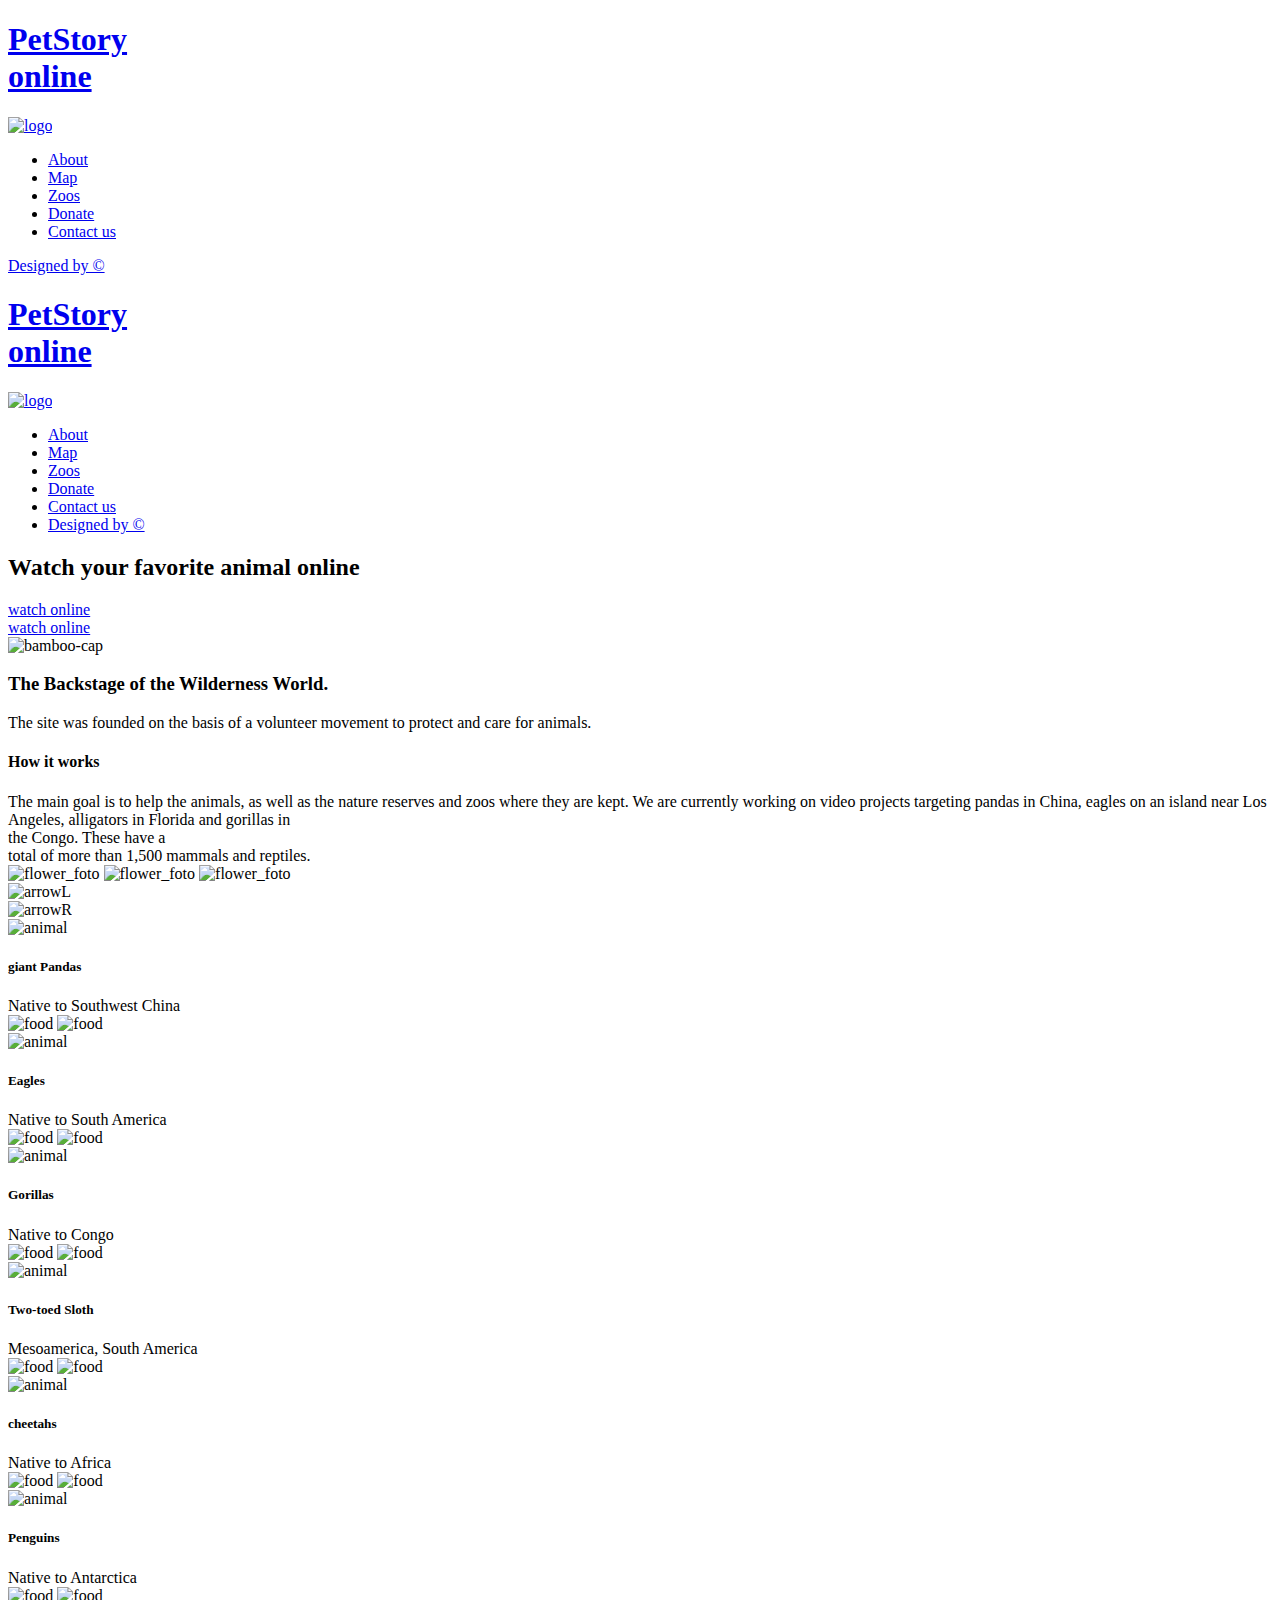
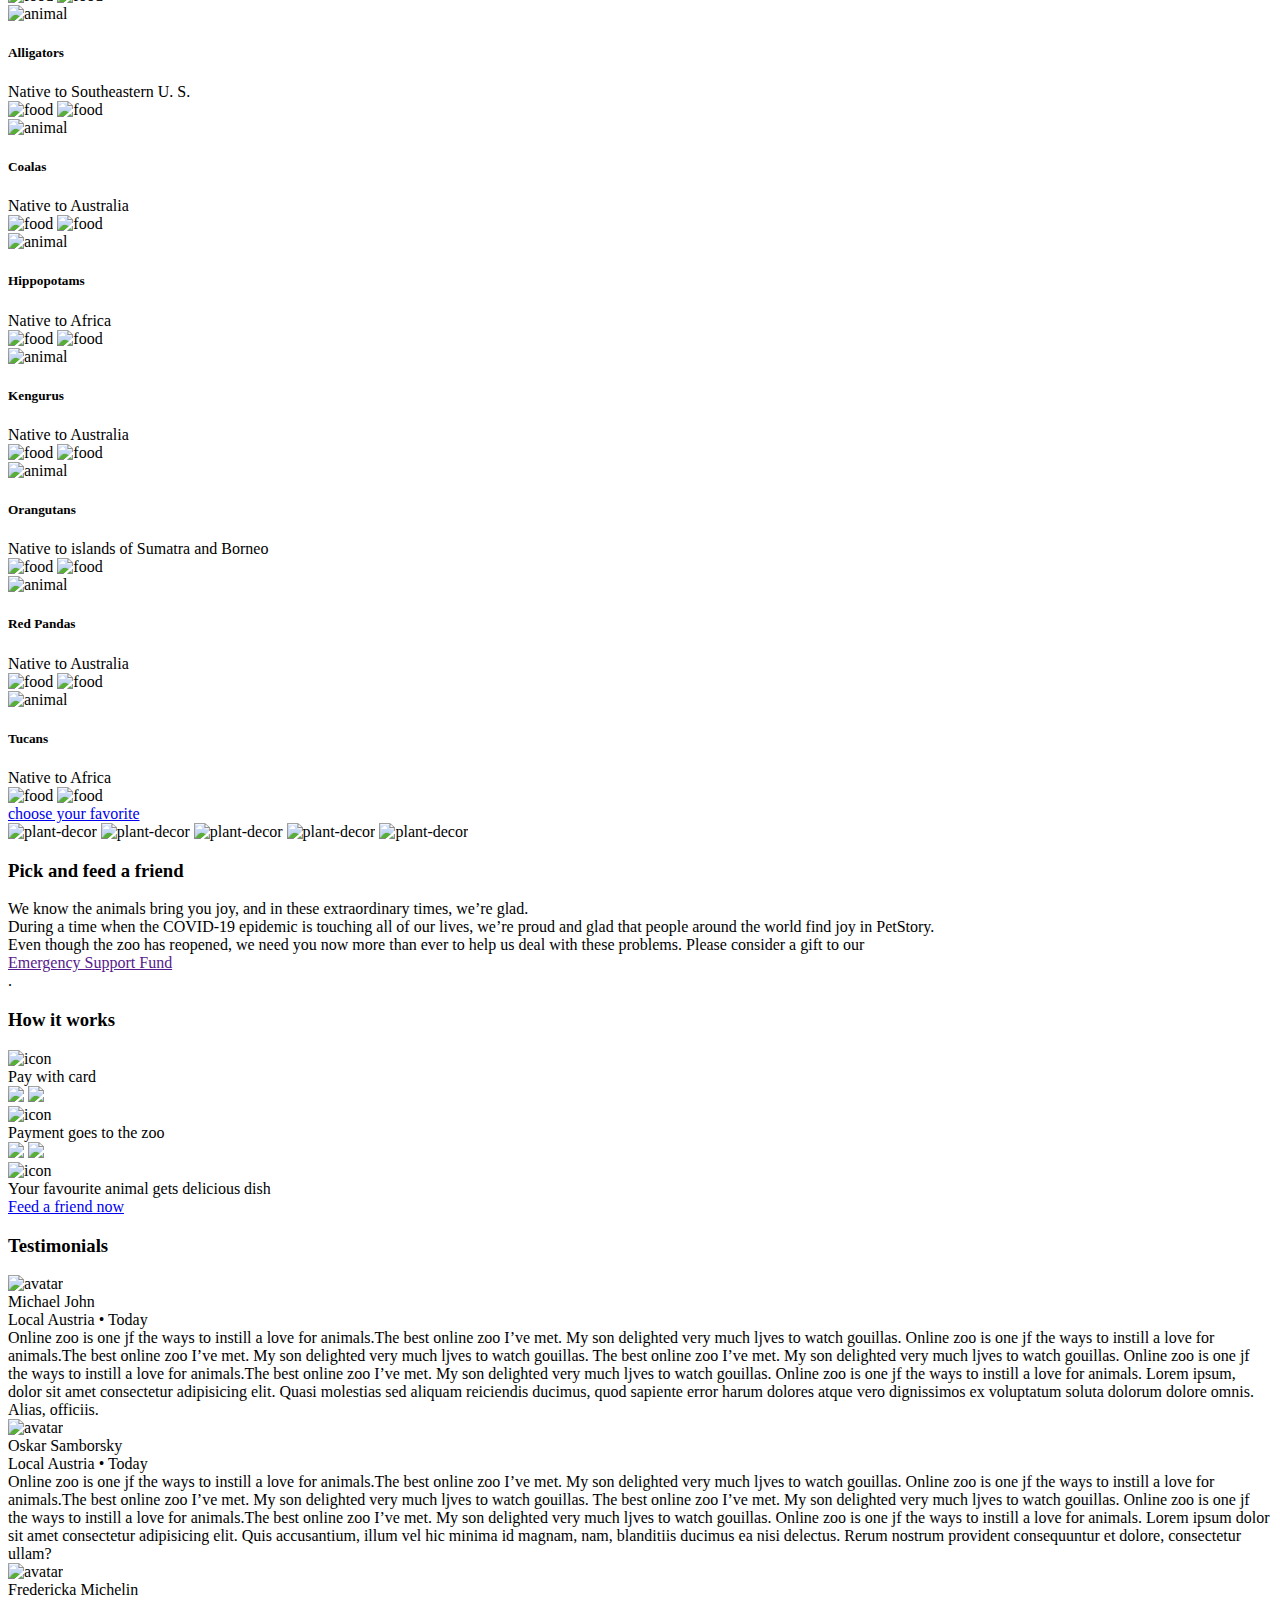
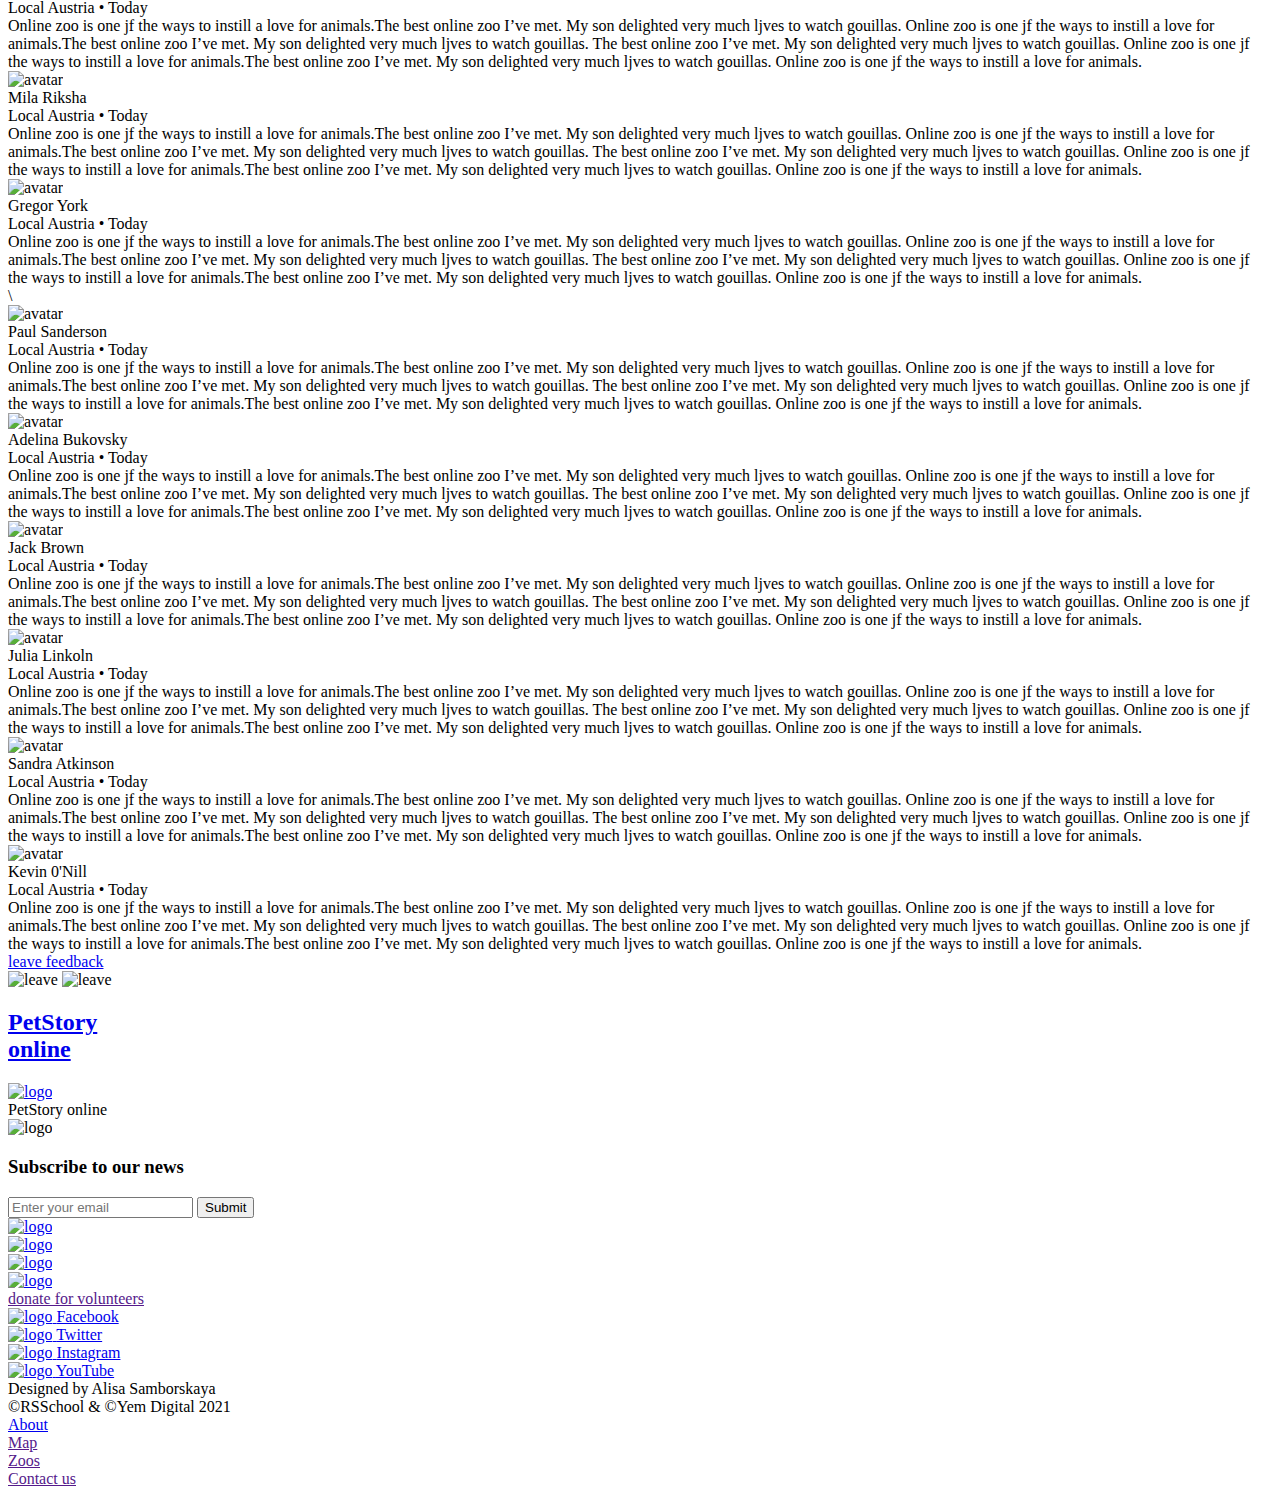
==== index.html @ 2a7521f1 "init:load project" ====
<!DOCTYPE html>
<html lang="en">

<head>
    <meta charset="UTF-8">
    <meta http-equiv="X-UA-Compatible" content="IE=edge">
    <meta name="viewport" content="width=device-width, initial-scale=1.0">
    <link rel="stylesheet" href="../petStory/desktop_petstory/normalize/normalize_1.css">
    <link rel="stylesheet" href="../petStory/desktop_petstory/common/common.css">
    <link rel="stylesheet" href="../petStory/desktop_petstory/header/header.css">
    <link rel="stylesheet" href="../petStory/desktop_petstory/block-1/block-1.css">
    <link rel="stylesheet" href="../petStory/desktop_petstory/block-2/block-2.css">
    <link rel="stylesheet" href="../petStory/desktop_petstory/block-3/block-3.css">
    <link rel="stylesheet" href="../petStory/desktop_petstory/block-4/block-4.css">
    <link rel="stylesheet" href="../petStory/desktop_petstory/slideShow/slideShow.css">
    <link rel="stylesheet" href="../petStory/desktop_petstory/footer/footer.css">
    <link rel="preconnect" href="https://fonts.googleapis.com">
    <link rel="preconnect" href="https://fonts.gstatic.com" crossorigin>
    <link href="https://fonts.googleapis.com/css2?family=Roboto:wght@100;300;400;500;700&display=swap" rel="stylesheet">
    <title>Petstory</title>
</head>

<body class="body">
    <div class="wrapper">
        <header class="header">
            <div class="header__container _container">
                <div class="header__subwrap">
                    <div class="header__logo logo">
                        <a href="index.html" class="logo">
                            <div class="logo_container">
                                <h1 class="logo-text">PetStory <br> online</h1>
                                <img class="logo-image" src="../petStory/desktop_petstory/header/bamboo.svg" alt="logo">
                            </div>
                        </a>
                    </div>
                    <nav class="header__menu menu">
                        <ul class="menu__list">
                            <li class="menu__item">
                                <a href="index.html" class="menu__link-about">About</a>
                            </li>
                            <li class="menu__item">
                                <a href="#" class="menu__link">Map</a>
                            </li>
                            <li class="menu__item">
                                <a href="#" class="menu__link">Zoos</a>
                            </li>
                            <li class="menu__item">
                                <a href="../petStory/donate/index.html" class="menu__link">Donate</a>
                            </li>
                            <li class="menu__item">
                                <a href="#" class="menu__link">Contact us</a>
                            </li>
                        </ul>
                    </nav>
                </div>
                <div class="header__last-item">
                    <a href="https://www.figma.com/file/ypzT9idgAILaSRVRmDAJxn/online-zoo-3-weeks"
                        class="header__link link-last">Designed by ©</a>
                </div>
                <div class="header__burger-menu" onclick="openMenu()">
                    <span></span>
                </div>
            </div>
            <div class="header__shift-menu shift-menu">
                <div class="header__logo-rebuild-burger">
                    <a href="index.html" class="logo">
                        <div class="logo_container-rebuild-burger">
                            <h1 class="logo-text">PetStory <br> online</h1>
                            <img class="logo-image-rebuild-burger" src="../petStory/desktop_petstory/header/bamboo-yellow.svg" alt="logo">
                        </div>
                    </a>
                </div>
                <nav class="shift-menu">
                    <ul class="shift-menu__list">
                        <li class="shift-menu__item">
                            <a href="index.html" class="shift-menu__link">About</a>
                        </li>
                        <li class="shift-menu__item">
                            <a href="#" class="shift-menu__link">Map</a>
                        </li>
                        <li class="shift-menu__item">
                            <a href="#" class="shift-menu__link">Zoos</a>
                        </li>
                        <li class="shift-menu__item">
                            <a href="../donate/index.html" class="shift-menu__link">Donate</a>
                        </li>
                        <li class="shift-menu__item">
                            <a href="#" class="shift-menu__link">Contact us</a>
                        </li>
                        <li class="shift-menu__item">
                            <a href="https://www.figma.com/file/ypzT9idgAILaSRVRmDAJxn/online-zoo-3-weeks"
                                class="shift-menu__link">Designed by ©</a>
                        </li>
                    </ul>
                </nav>
            </div>
        </header>
        <main class="page">
            <!-- -----------------------------------------block-1--------------------------- -->
            <div class="page__watch-online watch-online">
                <div class="shadow" onclick="closeShadow()"></div>
                <div class="watch-online__container _container">
                    <div class="watch-online__body">
                        <div class="watch-online__circle">
                            <h2 class="watch-online__title">
                                Watch your
                                <span class="word-recolor">favorite</span>
                                animal online</h2>
                        </div>
                        <a href="#" class="watch-online__button button">
                            <span class="watch-online__button_text">watch online</span>
                        </a>
                    </div>
                    <a href="#" class="watch-online__button-640 button-640">
                        <span class="watch-online__button_text">watch online</span>
                    </a>
                </div>
            </div>
            <!-- -----------------------------------------block-2-------------------------- -->
            <section class="page__services services ">
                <div class="services__about _container">
                    <div class="services__wrap-box">
                        <img src="../petStory/desktop_petstory/block-2/bamboo-cap.jpg" class="services__bamboo-cap" alt="bamboo-cap">
                        <div class="services__wrap-info">
                            <h3 class="services__title">The Backstage of the Wilderness World.</h3>
                            <article class="services__text-title">
                                The site was founded on the
                                basis of a volunteer movement to protect and care for animals.
                            </article>
                            <h4 class="services__subtiltle">How it works</h4>
                            <article class="services__text-subtitle">
                                The main goal is to help the animals, as well as the nature
                                reserves and zoos where they are kept. We are currently
                                working on video projects targeting pandas in China, eagles
                                on an island near Los Angeles, alligators in Florida and gorillas in <br
                                    class="whiteSpace-0"> the Congo.
                                These have a <br class="whiteSpace-1"> total of more than 1,500 mammals and reptiles.
                            </article>
                        </div>
                    </div>
                    <img src="../petStory/desktop_petstory/block-2/flower_foto1.png" class="services__flowers" alt="flower_foto">
                    <img src="../petStory/desktop_petstory/block-2/adaptivePlantBlock2.png" class="services__flowers-adaptive" alt="flower_foto">
                    <img src="../petStory/desktop_petstory/block-2/adaptivePlant-320.png" class="services__flowers-adaptive-320" alt="flower_foto">
                </div>
                <!-- -----------------------------------------favorite animal ---------------------------------->
                <div class="services__favorite-animal _container">
                    <div class="page__container-arrow">
                        <div class="services__circle-arrow-L">
                            <img src="../petStory/desktop_petstory/block-2/arrowL.svg" alt="arrowL">
                        </div>
                        <div class="services__circle-arrow-R">
                            <img src="../petStory/desktop_petstory/block-2/arrowR.svg" alt="arrowR">
                        </div>
                    </div>
                    <div class="services__container">
                        <div class="services__sets-animal">
                            <div class="services__card-animal">
                                <img src="../petStory/desktop_petstory/block-2/pandas.jpg" class="services__image-animal" alt="animal">
                                <div class="servises__info-animal">
                                    <div class="services__subwrap-info">
                                        <h5 class="services__name-animal">giant Pandas</h5>
                                        <div class="services__locate-animal">Native to Southwest China</div>
                                    </div>
                                    <div class="services__suvwrap-feed">
                                        <img src="../petStory/desktop_petstory/block-2/bamboo.svg" class="services__feed-spec_0" alt="food">
                                        <img src="../petStory/desktop_petstory/block-2/banana.svg" class="services__feed-spec_1" alt="food">
                                    </div>
                                </div>
                            </div>
                        </div>
                        <div class="services__sets-animal">
                            <div class="services__card-animal">
                                <img src="../petStory/desktop_petstory/block-2/eagle.jpg" class="services__image-animal" alt="animal">
                                <div class="servises__info-animal">
                                    <div class="services__subwrap-info">
                                        <h5 class="services__name-animal">Eagles</h5>
                                        <div class="services__locate-animal">Native to South America</div>
                                    </div>
                                    <div class="services__suvwrap-feed_m">
                                        <img src="../petStory/desktop_petstory/block-2/steak_icon.svg" class="services__feed-spec_2" alt="food">
                                        <img src="../petStory/desktop_petstory/block-2/fish_icon.svg" class="services__feed-spec_3" alt="food">
                                    </div>
                                </div>
                            </div>
                        </div>
                        <div class="services__sets-animal">
                            <div class="services__card-animal">
                                <img src="../petStory/desktop_petstory/block-2/gorilla.jpg" class="services__image-animal" alt="animal">
                                <div class="servises__info-animal">
                                    <div class="services__subwrap-info">
                                        <h5 class="services__name-animal">Gorillas</h5>
                                        <div class="services__locate-animal">Native to Congo</div>
                                    </div>
                                    <div class="services__suvwrap-feed">
                                        <img src="../petStory/desktop_petstory/block-2/bamboo.svg" class="services__feed-spec_0" alt="food">
                                        <img src="../petStory/desktop_petstory/block-2/banana.svg" class="services__feed-spec_1" alt="food">
                                    </div>
                                </div>
                            </div>
                        </div>
                        <div class="services__sets-animal">
                            <div class="services__card-animal">
                                <img src="../petStory/desktop_petstory/block-2/sloth.jpg" class="services__image-animal" alt="animal">
                                <div class="servises__info-animal">
                                    <div class="services__subwrap-info">
                                        <h5 class="services__name-animal">Two-toed Sloth</h5>
                                        <div class="services__locate-animal">Mesoamerica, South America</div>
                                    </div>
                                    <div class="services__suvwrap-feed">
                                        <img src="../petStory/desktop_petstory/block-2/bamboo.svg" class="services__feed-spec_0" alt="food">
                                        <img src="../petStory/desktop_petstory/block-2/banana.svg" class="services__feed-spec_1" alt="food">
                                    </div>
                                </div>
                            </div>
                        </div>
                        <div class="services__sets-animal">
                            <div class="services__card-animal">
                                <img src="../petStory/desktop_petstory/block-2/cheetah.jpg" class="services__image-animal" alt="animal">
                                <div class="servises__info-animal">
                                    <div class="services__subwrap-info">
                                        <h5 class="services__name-animal">cheetahs</h5>
                                        <div class="services__locate-animal">Native to Africa</div>
                                    </div>
                                    <div class="services__suvwrap-feed_m">
                                        <img src="../petStory/desktop_petstory/block-2/steak_icon.svg" class="services__feed-spec_2" alt="food">
                                        <img src="../petStory/desktop_petstory/block-2/fish_icon.svg" class="services__feed-spec_3" alt="food">
                                    </div>
                                </div>
                            </div>
                        </div>
                        <div class="services__sets-animal">
                            <div class="services__card-animal">
                                <img src="../petStory/desktop_petstory/block-2/pengium.jpg" class="services__image-animal" alt="animal">
                                <div class="servises__info-animal">
                                    <div class="services__subwrap-info">
                                        <h5 class="services__name-animal">Penguins</h5>
                                        <div class="services__locate-animal">Native to Antarctica</div>
                                    </div>
                                    <div class="services__suvwrap-feed_m">
                                        <img src="../petStory/desktop_petstory/block-2/steak_icon.svg" class="services__feed-spec_2" alt="food">
                                        <img src="../petStory/desktop_petstory/block-2/fish_icon.svg" class="services__feed-spec_3" alt="food">
                                    </div>
                                </div>
                            </div>
                        </div>
                        <div class="services__sets-animal">
                            <div class="services__card-animal">
                                <img src="../petStory/desktop_petstory/block-2/alligator.jpg" class="services__image-animal" alt="animal">
                                <div class="servises__info-animal">
                                    <div class="services__subwrap-info">
                                        <h5 class="services__name-animal">Alligators</h5>
                                        <div class="services__locate-animal">Native to Southeastern U. S.</div>
                                    </div>
                                    <div class="services__suvwrap-feed_m">
                                        <img src="../petStory/desktop_petstory/block-2/steak_icon.svg" class="services__feed-spec_2" alt="food">
                                        <img src="../petStory/desktop_petstory/block-2/fish_icon.svg" class="services__feed-spec_3" alt="food">
                                    </div>
                                </div>
                            </div>
                        </div>
                        <div class="services__sets-animal">
                            <div class="services__card-animal">
                                <img src="../petStory/desktop_petstory/block-2/secondKit/coala.jpg" class="services__image-animal" alt="animal">
                                <div class="servises__info-animal">
                                    <div class="services__subwrap-info">
                                        <h5 class="services__name-animal">Coalas</h5>
                                        <div class="services__locate-animal">Native to Australia</div>
                                    </div>
                                    <div class="services__suvwrap-feed">
                                        <img src="../petStory/desktop_petstory/block-2/bamboo.svg" class="services__feed-spec_0" alt="food">
                                        <img src="../petStory/desktop_petstory/block-2/banana.svg" class="services__feed-spec_1" alt="food">
                                    </div>
                                </div>
                            </div>
                        </div>
                        <div class="services__sets-animal">
                            <div class="services__card-animal">
                                <img src="../petStory/desktop_petstory/block-2/secondKit/hippopotam.jpg" class="services__image-animal" alt="animal">
                                <div class="servises__info-animal">
                                    <div class="services__subwrap-info">
                                        <h5 class="services__name-animal">Hippopotams</h5>
                                        <div class="services__locate-animal">Native to Africa</div>
                                    </div>
                                    <div class="services__suvwrap-feed">
                                        <img src="../petStory/desktop_petstory/block-2/bamboo.svg" class="services__feed-spec_0" alt="food">
                                        <img src="../petStory/desktop_petstory/block-2/banana.svg" class="services__feed-spec_1" alt="food">
                                    </div>
                                </div>
                            </div>
                        </div>
                        <div class="services__sets-animal">
                            <div class="services__card-animal">
                                <img src="../petStory/desktop_petstory/block-2/secondKit/kenguru.jpg" class="services__image-animal" alt="animal">
                                <div class="servises__info-animal">
                                    <div class="services__subwrap-info">
                                        <h5 class="services__name-animal">Kengurus</h5>
                                        <div class="services__locate-animal">Native to Australia</div>
                                    </div>
                                    <div class="services__suvwrap-feed_m">
                                        <img src="../petStory/desktop_petstory/block-2/steak_icon.svg" class="services__feed-spec_2" alt="food">
                                        <img src="../petStory/desktop_petstory/block-2/fish_icon.svg" class="services__feed-spec_3" alt="food">
                                    </div>
                                </div>
                            </div>
                        </div>
                        <div class="services__sets-animal">
                            <div class="services__card-animal">
                                <img src="../petStory/desktop_petstory/block-2/secondKit/orangutan.jpg" class="services__image-animal" alt="animal">
                                <div class="servises__info-animal">
                                    <div class="services__subwrap-info">
                                        <h5 class="services__name-animal">Orangutans</h5>
                                        <div class="services__locate-animal">Native to islands of Sumatra and Borneo
                                        </div>
                                    </div>
                                    <div class="services__suvwrap-feed">
                                        <img src="../petStory/desktop_petstory/block-2/bamboo.svg" class="services__feed-spec_0" alt="food">
                                        <img src="../petStory/desktop_petstory/block-2/banana.svg" class="services__feed-spec_1" alt="food">
                                    </div>
                                </div>
                            </div>
                        </div>
                        <div class="services__sets-animal">
                            <div class="services__card-animal">
                                <img src="../petStory/desktop_petstory/block-2/secondKit/redPanda.jpg" class="services__image-animal" alt="animal">
                                <div class="servises__info-animal">
                                    <div class="services__subwrap-info">
                                        <h5 class="services__name-animal">Red Pandas</h5>
                                        <div class="services__locate-animal">Native to Australia</div>
                                    </div>
                                    <div class="services__suvwrap-feed">
                                        <img src="../petStory/desktop_petstory/block-2/bamboo.svg" class="services__feed-spec_0" alt="food">
                                        <img src="../petStory/desktop_petstory/block-2/banana.svg" class="services__feed-spec_1" alt="food">
                                    </div>
                                </div>
                            </div>
                        </div>
                        <div class="services__sets-animal">
                            <div class="services__card-animal">
                                <img src="../petStory/desktop_petstory/block-2/secondKit/tucan.jpg" class="services__image-animal" alt="animal">
                                <div class="servises__info-animal">
                                    <div class="services__subwrap-info">
                                        <h5 class="services__name-animal">Tucans</h5>
                                        <div class="services__locate-animal">Native to Africa</div>
                                    </div>
                                    <div class="services__suvwrap-feed">
                                        <img src="../petStory/desktop_petstory/block-2/bamboo.svg" class="services__feed-spec_0" alt="food">
                                        <img src="../petStory/desktop_petstory/block-2/banana.svg" class="services__feed-spec_1" alt="food">
                                    </div>
                                </div>
                            </div>
                        </div>
                    </div>
                </div>
                <div class="services__wrap-button">
                    <a href="#" class="services__button button">
                        <span class="services__button-text">choose your favorite</span>
                    </a>
                </div>
                <img src="../petStory/desktop_petstory/block-2/strelitzia-640.png" alt="plant-decor" class="services__plant-decor_R320">
                <img src="../petStory/desktop_petstory/block-2/palm-640.png" alt="plant-decor" class="services__plant-decor_L320">
                <img src="../petStory/desktop_petstory/block-2/palm_foto-1000.png" alt="plant-decor" class="services__plant-decor_L1000">
                <img src="../petStory/desktop_petstory/block-2/palm_foto.png" alt="plant-decor" class="services__plant-decor_L">
                <img src="../petStory/desktop_petstory/block-2/strelitzia 1.png" alt="plant-decor" class="services__plant-decor_R">
            </section>
            <!-- -----------------------------------------block-3-------------------------- -->
            <section class="page__pick-and-feed pick-and-feed">
                <div class="pick-and-feed__container _container">
                    <div class="pick-and-feed__about">
                        <h3 class="pick-and-feed__title">Pick and feed a friend</h3>
                        <div class="pick-and-feed__wrap-text">
                            <div class="pick-and-feed__line-1">
                                We know the animals bring you joy,
                                and in these extraordinary times, we’re glad.
                            </div>
                            <div class="pick-and-feed__line-2">
                                During a time when the COVID-19 epidemic is
                                touching all of our lives, we’re proud and
                                glad that people around the world find joy in PetStory.
                            </div>
                            <div class="pick-and-feed__line-3">
                                Even though the zoo has reopened, we need you now more than
                                ever to help us deal with these problems. Please consider
                                a gift to our
                                <div class="pick-and-feed__wrap-link">
                                    <a href="" class="pick-and-feed__support">Emergency Support Fund</a>
                                    <div class="pick-and-feed__line-decor"></div>
                                </div>
                                <span> .</span>
                            </div>
                        </div>
                        <div class="pick-and-feed__work-scheme">
                            <h3 class="pick-and-feed__subtitle">
                                How it works
                            </h3>
                            <div class="pick-and-feed__icon-scheme">
                                <div class="pick-and-feed__container-icon">
                                    <div class="pick-and-feed__box">
                                        <img src="../petStory/desktop_petstory/block-3/pay.png" alt="icon" class="pick-and-feed__icon">
                                    </div>
                                    <div class="pick-and-feed__describe">Pay with card</div>
                                </div>
                                <img src="../petStory/desktop_petstory/block-3/Vector.svg" class="pick-and-feed__arrow">
                                <img src="../petStory/desktop_petstory/block-3/arrow.png" class="pick-and-feed__green-arrow">
                                <div class="pick-and-feed__container-icon">
                                    <div class="pick-and-feed__box">
                                        <img src="block-3/zoo.png" alt="icon" class="pick-and-feed__icon">
                                    </div>
                                    <div class="pick-and-feed__describe">Payment goes to the zoo</div>
                                </div>
                                <img src="../petStory/desktop_petstory/block-3/Vector.svg" class="pick-and-feed__arrow">
                                <img src="../petStory/desktop_petstory/block-3/arrow.png" class="pick-and-feed__green-arrow">
                                <div class="pick-and-feed__container-icon">
                                    <div class="pick-and-feed__box">
                                        <img src="block-3/monkey.png" alt="icon" class="pick-and-feed__icon">
                                    </div>
                                    <div class="pick-and-feed__describe">Your favourite animal gets delicious dish</div>
                                </div>
                            </div>
                        </div>
                        <a href="#" class="pick-and-feed__button button">
                            <span class="pick-and-feed__button-text">Feed a friend now</span>
                        </a>
                    </div>
                </div>
            </section>
            <!-- -----------------------------------------block-4-------------------------- -->
            <section class="page__testimonials testimonials">
                <div class="testimonials__container _container">
                    <div class="testimonials__about">
                        <h3 class="testimonials__title">Testimonials</h3>
                        <div class="testimonials__wrap-feedback-card" id="surface-swiper">
                            <div class="testimonials__wrap-card">
                                <div class="testimonials__card" id="card">
                                    <div class="testimonials__header">
                                        <img src="../petStory/desktop_petstory/block-4/ava.png" class="testimonials__avatar" alt="avatar">
                                        <div class="testimonials__subwrap-header">
                                            <div class="testimonials__name">Michael John </div>
                                            <div class="testimonials__location">Local Austria • Today</div>
                                        </div>
                                    </div>
                                    <article class="testimonials__text-feedback">
                                        Online zoo is one jf the ways to instill a love for animals.The best online zoo
                                        I’ve met. My son delighted very much ljves to watch gouillas. Online zoo is one
                                        jf the ways to instill a love for animals.The best online zoo I’ve met. My son
                                        delighted very much ljves to watch gouillas.
                                        The best online zoo I’ve met. My son delighted very much ljves to watch
                                        gouillas. Online zoo is one jf the ways to instill a love for animals.The best
                                        online zoo I’ve met. My son delighted very much ljves to watch gouillas. Online
                                        zoo is one jf the ways to instill a love for animals.
                                        Lorem ipsum, dolor sit amet consectetur adipisicing elit. Quasi molestias sed
                                        aliquam reiciendis ducimus, quod sapiente error harum dolores atque vero
                                        dignissimos ex voluptatum soluta dolorum dolore omnis. Alias, officiis.
                                    </article>
                                    <div class="testimonials__cover-line"></div>
                                </div>
                            </div>
                            <div class="testimonials__wrap-card" id="card">
                                <div class="testimonials__card">
                                    <div class="testimonials__header">
                                        <img src="../petStory/desktop_petstory/block-4/ava1.png" class="testimonials__avatar" alt="avatar">
                                        <div class="testimonials__subwrap-header">
                                            <div class="testimonials__name">Oskar Samborsky</div>
                                            <div class="testimonials__location">Local Austria • Today</div>
                                        </div>
                                    </div>
                                    <article class="testimonials__text-feedback">
                                        Online zoo is one jf the ways to instill a love for animals.The best online zoo
                                        I’ve met. My son delighted very much ljves to watch gouillas. Online zoo is one
                                        jf the ways to instill a love for animals.The best online zoo I’ve met. My son
                                        delighted very much ljves to watch gouillas.
                                        The best online zoo I’ve met. My son delighted very much ljves to watch
                                        gouillas. Online zoo is one jf the ways to instill a love for animals.The best
                                        online zoo I’ve met. My son delighted very much ljves to watch gouillas. Online
                                        zoo is one jf the ways to instill a love for animals.
                                        Lorem ipsum dolor sit amet consectetur adipisicing elit. Quis accusantium, illum
                                        vel hic minima id magnam, nam, blanditiis ducimus ea nisi delectus. Rerum
                                        nostrum provident consequuntur et dolore, consectetur ullam?
                                    </article>
                                    <div class="testimonials__cover-line"></div>
                                </div>
                            </div>
                            <div class="testimonials__wrap-card">
                                <div class="testimonials__card">
                                    <div class="testimonials__header">
                                        <img src="../petStory/desktop_petstory/block-4/ava2.png" class="testimonials__avatar" alt="avatar">
                                        <div class="testimonials__subwrap-header">
                                            <div class="testimonials__name">Fredericka Michelin</div>
                                            <div class="testimonials__location">Local Austria • Today</div>
                                        </div>
                                    </div>
                                    <article class="testimonials__text-feedback">
                                        Online zoo is one jf the ways to instill a love for animals.The best online zoo
                                        I’ve met. My son delighted very much ljves to watch gouillas. Online zoo is one
                                        jf the ways to instill a love for animals.The best online zoo I’ve met. My son
                                        delighted very much ljves to watch gouillas.
                                        The best online zoo I’ve met. My son delighted very much ljves to watch
                                        gouillas. Online zoo is one jf the ways to instill a love for animals.The best
                                        online zoo I’ve met. My son delighted very much ljves to watch gouillas. Online
                                        zoo is one jf the ways to instill a love for animals.
                                    </article>
                                    <div class="testimonials__cover-line"></div>
                                </div>
                            </div>
                            <div class="testimonials__wrap-card">
                                <div class="testimonials__card">
                                    <div class="testimonials__header">
                                        <img src="../petStory/desktop_petstory/block-4/ava3.png" class="testimonials__avatar" alt="avatar">
                                        <div class="testimonials__subwrap-header">
                                            <div class="testimonials__name">Mila Riksha</div>
                                            <div class="testimonials__location">Local Austria • Today</div>
                                        </div>
                                    </div>
                                    <article class="testimonials__text-feedback">
                                        Online zoo is one jf the ways to instill a love for animals.The best online zoo
                                        I’ve met. My son delighted very much ljves to watch gouillas. Online zoo is one
                                        jf the ways to instill a love for animals.The best online zoo I’ve met. My son
                                        delighted very much ljves to watch gouillas.
                                        The best online zoo I’ve met. My son delighted very much ljves to watch
                                        gouillas. Online zoo is one jf the ways to instill a love for animals.The best
                                        online zoo I’ve met. My son delighted very much ljves to watch gouillas. Online
                                        zoo is one jf the ways to instill a love for animals.
                                    </article>
                                    <div class="testimonials__cover-line"></div>
                                </div>
                            </div>
                            <div class="testimonials__wrap-card">

                                <div class="testimonials__card">
                                    <div class="testimonials__header">
                                        <img src="../petStory/desktop_petstory/block-4/ava4.svg" class="testimonials__avatar" alt="avatar">
                                        <div class="testimonials__subwrap-header">
                                            <div class="testimonials__name">Gregor York</div>
                                            <div class="testimonials__location">Local Austria • Today</div>
                                        </div>
                                    </div>
                                    <article class="testimonials__text-feedback">
                                        Online zoo is one jf the ways to instill a love for animals.The best online zoo
                                        I’ve met. My son delighted very much ljves to watch gouillas. Online zoo is one
                                        jf the ways to instill a love for animals.The best online zoo I’ve met. My son
                                        delighted very much ljves to watch gouillas.
                                        The best online zoo I’ve met. My son delighted very much ljves to watch
                                        gouillas. Online zoo is one jf the ways to instill a love for animals.The best
                                        online zoo I’ve met. My son delighted very much ljves to watch gouillas. Online
                                        zoo is one jf the ways to instill a love for animals.
                                    </article>\
                                    <div class="testimonials__cover-line"></div>
                                </div>
                            </div>
                            <div class="testimonials__wrap-card">
                                <div class="testimonials__card">
                                    <div class="testimonials__header">
                                        <img src="../petStory/desktop_petstory/block-4/ava.png" class="testimonials__avatar" alt="avatar">
                                        <div class="testimonials__subwrap-header">
                                            <div class="testimonials__name">Paul Sanderson</div>
                                            <div class="testimonials__location">Local Austria • Today</div>
                                        </div>
                                    </div>
                                    <article class="testimonials__text-feedback">
                                        Online zoo is one jf the ways to instill a love for animals.The best online zoo
                                        I’ve met. My son delighted very much ljves to watch gouillas. Online zoo is one
                                        jf the ways to instill a love for animals.The best online zoo I’ve met. My son
                                        delighted very much ljves to watch gouillas.
                                        The best online zoo I’ve met. My son delighted very much ljves to watch
                                        gouillas. Online zoo is one jf the ways to instill a love for animals.The best
                                        online zoo I’ve met. My son delighted very much ljves to watch gouillas. Online
                                        zoo is one jf the ways to instill a love for animals.
                                    </article>
                                    <div class="testimonials__cover-line"></div>
                                </div>
                            </div>
                            <div class="testimonials__wrap-card">
                                <div class="testimonials__card">
                                    <div class="testimonials__header">
                                        <img src="../petStory/desktop_petstory/block-4/ava.png" class="testimonials__avatar" alt="avatar">
                                        <div class="testimonials__subwrap-header">
                                            <div class="testimonials__name">Adelina Bukovsky</div>
                                            <div class="testimonials__location">Local Austria • Today</div>
                                        </div>
                                    </div>
                                    <article class="testimonials__text-feedback">
                                        Online zoo is one jf the ways to instill a love for animals.The best online zoo
                                        I’ve met. My son delighted very much ljves to watch gouillas. Online zoo is one
                                        jf the ways to instill a love for animals.The best online zoo I’ve met. My son
                                        delighted very much ljves to watch gouillas.
                                        The best online zoo I’ve met. My son delighted very much ljves to watch
                                        gouillas. Online zoo is one jf the ways to instill a love for animals.The best
                                        online zoo I’ve met. My son delighted very much ljves to watch gouillas. Online
                                        zoo is one jf the ways to instill a love for animals.
                                    </article>
                                    <div class="testimonials__cover-line"></div>
                                </div>
                            </div>
                            <div class="testimonials__wrap-card">

                                <div class="testimonials__card">
                                    <div class="testimonials__header">
                                        <img src="../petStory/desktop_petstory/block-4/ava.png" class="testimonials__avatar" alt="avatar">
                                        <div class="testimonials__subwrap-header">
                                            <div class="testimonials__name">Jack Brown</div>
                                            <div class="testimonials__location">Local Austria • Today</div>
                                        </div>
                                    </div>
                                    <article class="testimonials__text-feedback">
                                        Online zoo is one jf the ways to instill a love for animals.The best online zoo
                                        I’ve met. My son delighted very much ljves to watch gouillas. Online zoo is one
                                        jf the ways to instill a love for animals.The best online zoo I’ve met. My son
                                        delighted very much ljves to watch gouillas.
                                        The best online zoo I’ve met. My son delighted very much ljves to watch
                                        gouillas. Online zoo is one jf the ways to instill a love for animals.The best
                                        online zoo I’ve met. My son delighted very much ljves to watch gouillas. Online
                                        zoo is one jf the ways to instill a love for animals.
                                    </article>
                                    <div class="testimonials__cover-line"></div>
                                </div>
                            </div>
                            <div class="testimonials__wrap-card">
                                <div class="testimonials__card">
                                    <div class="testimonials__header">
                                        <img src="../petStory/desktop_petstory/block-4/ava.png" class="testimonials__avatar" alt="avatar">
                                        <div class="testimonials__subwrap-header">
                                            <div class="testimonials__name">Julia Linkoln</div>
                                            <div class="testimonials__location">Local Austria • Today</div>
                                        </div>
                                    </div>
                                    <article class="testimonials__text-feedback">
                                        Online zoo is one jf the ways to instill a love for animals.The best online zoo
                                        I’ve met. My son delighted very much ljves to watch gouillas. Online zoo is one
                                        jf the ways to instill a love for animals.The best online zoo I’ve met. My son
                                        delighted very much ljves to watch gouillas.
                                        The best online zoo I’ve met. My son delighted very much ljves to watch
                                        gouillas. Online zoo is one jf the ways to instill a love for animals.The best
                                        online zoo I’ve met. My son delighted very much ljves to watch gouillas. Online
                                        zoo is one jf the ways to instill a love for animals.
                                    </article>
                                    <div class="testimonials__cover-line"></div>
                                </div>
                            </div>
                            <div class="testimonials__wrap-card">
                                <div class="testimonials__card">
                                    <div class="testimonials__header">
                                        <img src="../petStory/desktop_petstory/block-4/ava.png" class="testimonials__avatar" alt="avatar">
                                        <div class="testimonials__subwrap-header">
                                            <div class="testimonials__name">Sandra Atkinson</div>
                                            <div class="testimonials__location">Local Austria • Today</div>
                                        </div>
                                    </div>
                                    <article class="testimonials__text-feedback">
                                        Online zoo is one jf the ways to instill a love for animals.The best online zoo
                                        I’ve met. My son delighted very much ljves to watch gouillas. Online zoo is one
                                        jf the ways to instill a love for animals.The best online zoo I’ve met. My son
                                        delighted very much ljves to watch gouillas.
                                        The best online zoo I’ve met. My son delighted very much ljves to watch
                                        gouillas. Online zoo is one jf the ways to instill a love for animals.The best
                                        online zoo I’ve met. My son delighted very much ljves to watch gouillas. Online
                                        zoo is one jf the ways to instill a love for animals.
                                    </article>
                                    <div class="testimonials__cover-line"></div>
                                </div>
                            </div>
                            <div class="testimonials__wrap-card">
                                <div class="testimonials__card">
                                    <div class="testimonials__header">
                                        <img src="../petStory/desktop_petstory/block-4/ava.png" class="testimonials__avatar" alt="avatar">
                                        <div class="testimonials__subwrap-header">
                                            <div class="testimonials__name">Kevin 0'Nill</div>
                                            <div class="testimonials__location">Local Austria • Today</div>
                                        </div>
                                    </div>
                                    <article class="testimonials__text-feedback">
                                        Online zoo is one jf the ways to instill a love for animals.The best online zoo
                                        I’ve met. My son delighted very much ljves to watch gouillas. Online zoo is one
                                        jf the ways to instill a love for animals.The best online zoo I’ve met. My son
                                        delighted very much ljves to watch gouillas.
                                        The best online zoo I’ve met. My son delighted very much ljves to watch
                                        gouillas. Online zoo is one jf the ways to instill a love for animals.The best
                                        online zoo I’ve met. My son delighted very much ljves to watch gouillas. Online
                                        zoo is one jf the ways to instill a love for animals.
                                    </article>
                                    <div class="testimonials__cover-line"></div>
                                </div>
                            </div>
                        </div>
                        <div class="testimonials__wrap-line">
                            <div class="testimonials__line-decor">
                                <div class="testimonials__line-marker"></div>
                            </div>
                        </div>
                        <div class="testimonials__wrap-button">
                            <a href="#" class="testimonials__button button">
                                <span class="testimonials__button-text">leave feedback</span>
                            </a>
                        </div>
                    </div>
                </div>
                <img src="../petStory/desktop_petstory/block-4/leav_foto.png" class="testimonials__decor-leave" alt="leave">
                <img src="../petStory/desktop_petstory/block-4/leav_foto_320.svg" class="testimonials__decor-leave_320" alt="leave">
            </section>

        </main>
        <!-- -----------------------------------------footer-------------------------- -->
        <footer id="footer">
            <form class="footer__container _container" action="#">
                <div class="footer__wrap-inf">
                    <div class="footer__first-block">
                        <div class="footer__logo logo logo__hide">
                            <a href="index.html" class="logo">
                                <div class="logo_container fix-border">
                                    <h2 class="logo-text">PetStory <br> online</h2>
                                    <img class="logo_image-footer" src="../petStory/desktop_petstory/header/bamboo.svg" alt="logo">
                                </div>
                            </a>
                        </div>
                        <div class="footer__wrap-logo-320">
                            <div class="footer__logo_320">PetStory online</div>
                            <img class="logo__image-footer_320" src="../petStory/desktop_petstory/header/bamboo.svg" alt="logo">
                        </div>
                        <div class="footer__wrap-piece-subscribe">
                            <h3 class="footer__subscribe-title">Subscribe to our news</h3>
                            <div class="footer__wrap-submit">
                                <input id="footer__input" type="email" placeholder="Enter your email">
                                <button id="footer__button-submit" form="footer__input">
                                    <span id="footer__text-button">Submit</span>
                                </button>
                            </div>
                        </div>
                    </div>
                    <div class="footer__insert-block">
                        <div class="footer__insert-social-net">
                            <a href="https://www.facebook.com" class="footer__insert-logo-container">
                                <img src="../petStory/desktop_petstory/footer/Fill 211.svg" alt="logo" class="footer__insert-logo-icon">
                            </a>
                        </div>
                        <div class="footer__insert-social-net">
                            <a href="https://twitter.com" class="footer__insert-logo-container">
                                <img src="../petStory/desktop_petstory/footer/Fill 172.svg" alt="logo" class="footer__insert-logo-icon">
                            </a>
                        </div>
                        <div class="footer__insert-social-net">
                            <a href="https://www.instagram.com" class="footer__insert-logo-container">
                                <img src="../petStory/desktop_petstory/footer/Fill 167.svg" alt="logo" class="footer__insert-logo-icon">
                            </a>
                        </div>
                        <div class="footer__insert-social-net">
                            <a href="https://www.youtube.com" class="footer__insert-logo-container">
                                <img src="../petStory/desktop_petstory/footer/Fill 214.svg" alt="logo" class="footer__insert-logo-icon">
                            </a>
                        </div>
                    </div>
                    <div class="footer__second-block">
                        <a href="" class="footer__button-donate">
                            <span class="footer__text-button">donate for volunteers</span>
                        </a>
                    </div>
                    <div class="footer__third-block">
                        <div class="footer__wrap-social-net">
                            <div class="footer__social-net">
                                <a href="https://www.facebook.com" class="footer__logo-container">
                                    <img src="../petStory/desktop_petstory/footer/Fill 211.svg" alt="logo" class="footer__logo-icon">
                                </a>
                                <a href="https://www.facebook.com" class="footer__name-social-net">Facebook</a>
                            </div>
                            <div class="footer__social-net">
                                <a href="https://twitter.com" class="footer__logo-container">
                                    <img src="../petStory/desktop_petstory/footer/Fill 172.svg" alt="logo" class="footer__logo-icon">
                                </a>
                                <a href="https://twitter.com" class="footer__name-social-net">Twitter</a>
                            </div>
                            <div class="footer__social-net">
                                <a href="https://www.instagram.com" class="footer__logo-container">
                                    <img src="../petStory/desktop_petstory/footer/Fill 167.svg" alt="logo" class="footer__logo-icon">
                                </a>
                                <a href="https://www.instagram.com" class="footer__name-social-net">Instagram</a>
                            </div>
                            <div class="footer__social-net">
                                <a href="https://www.youtube.com" class="footer__logo-container">
                                    <img src="../petStory/desktop_petstory/footer/Fill 214.svg" alt="logo" class="footer__logo-icon">
                                </a>
                                <a href="https://www.youtube.com" class="footer__name-social-net">YouTube</a>
                            </div>
                        </div>
                        <div class="footer__wrap-designed">
                            <div class="footer__designed">Designed by Alisa Samborskaya</div>
                            <div class="footer__study-platform">©RSSchool & ©Yem Digital 2021</div>
                        </div>
                    </div>
                    <div class="footer__wrap-navigation">
                        <div class="footer__wrap-about">
                            <div class="footer__wrap-items-about">
                                <a href="index.html" class="footer__about">About</a>
                            </div>
                            <div class="footer__wrap-items-about">
                                <a href="" class="footer__map">Map</a>
                            </div>
                            <div class="footer__wrap-items-about">
                                <a href="" class="footer__zoos">Zoos</a>
                            </div>
                            <div class="footer__wrap-items-about">
                                <a href="" class="footer__contact-us">Contact us</a>
                            </div>
                        </div>
                    </div>
                </div>
            </form>
        </footer>
    </div>
    <script src="../petStory/desktop_petstory/common/js.js"></script>
</body>

</html>
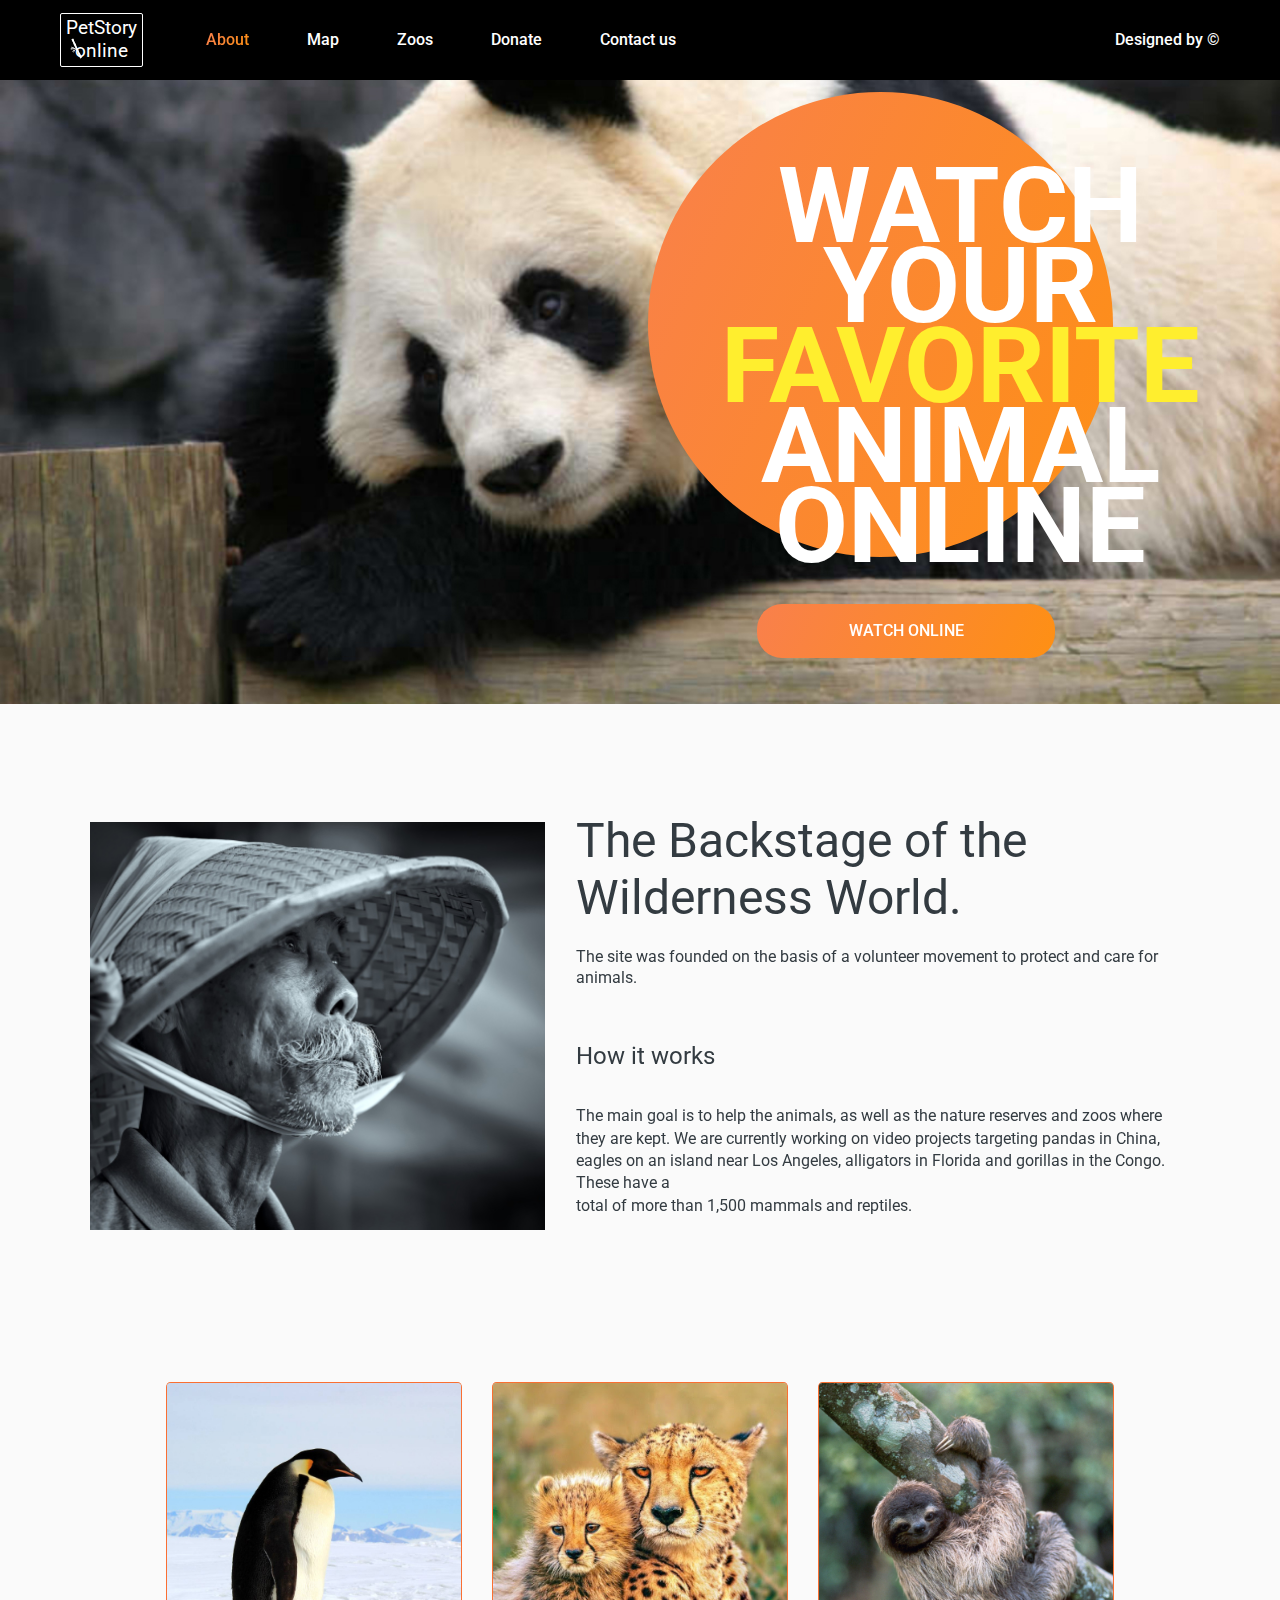
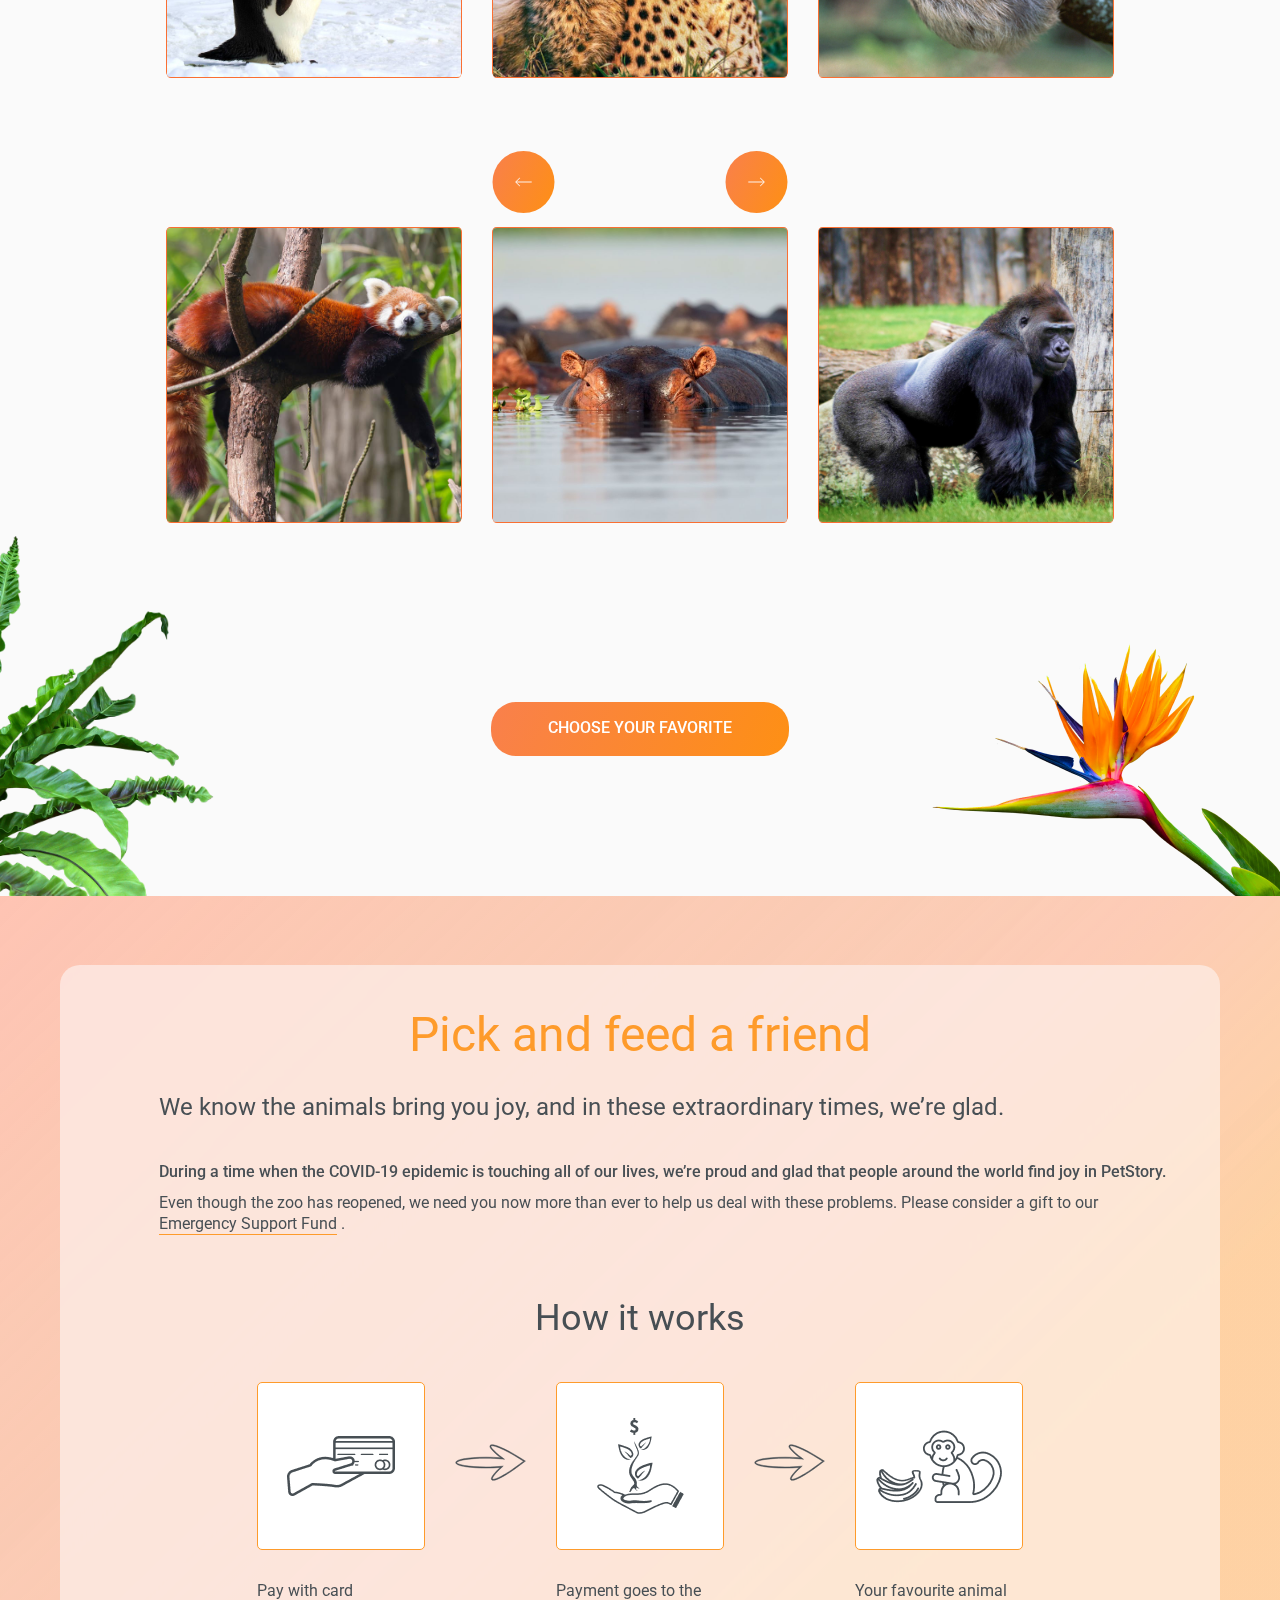
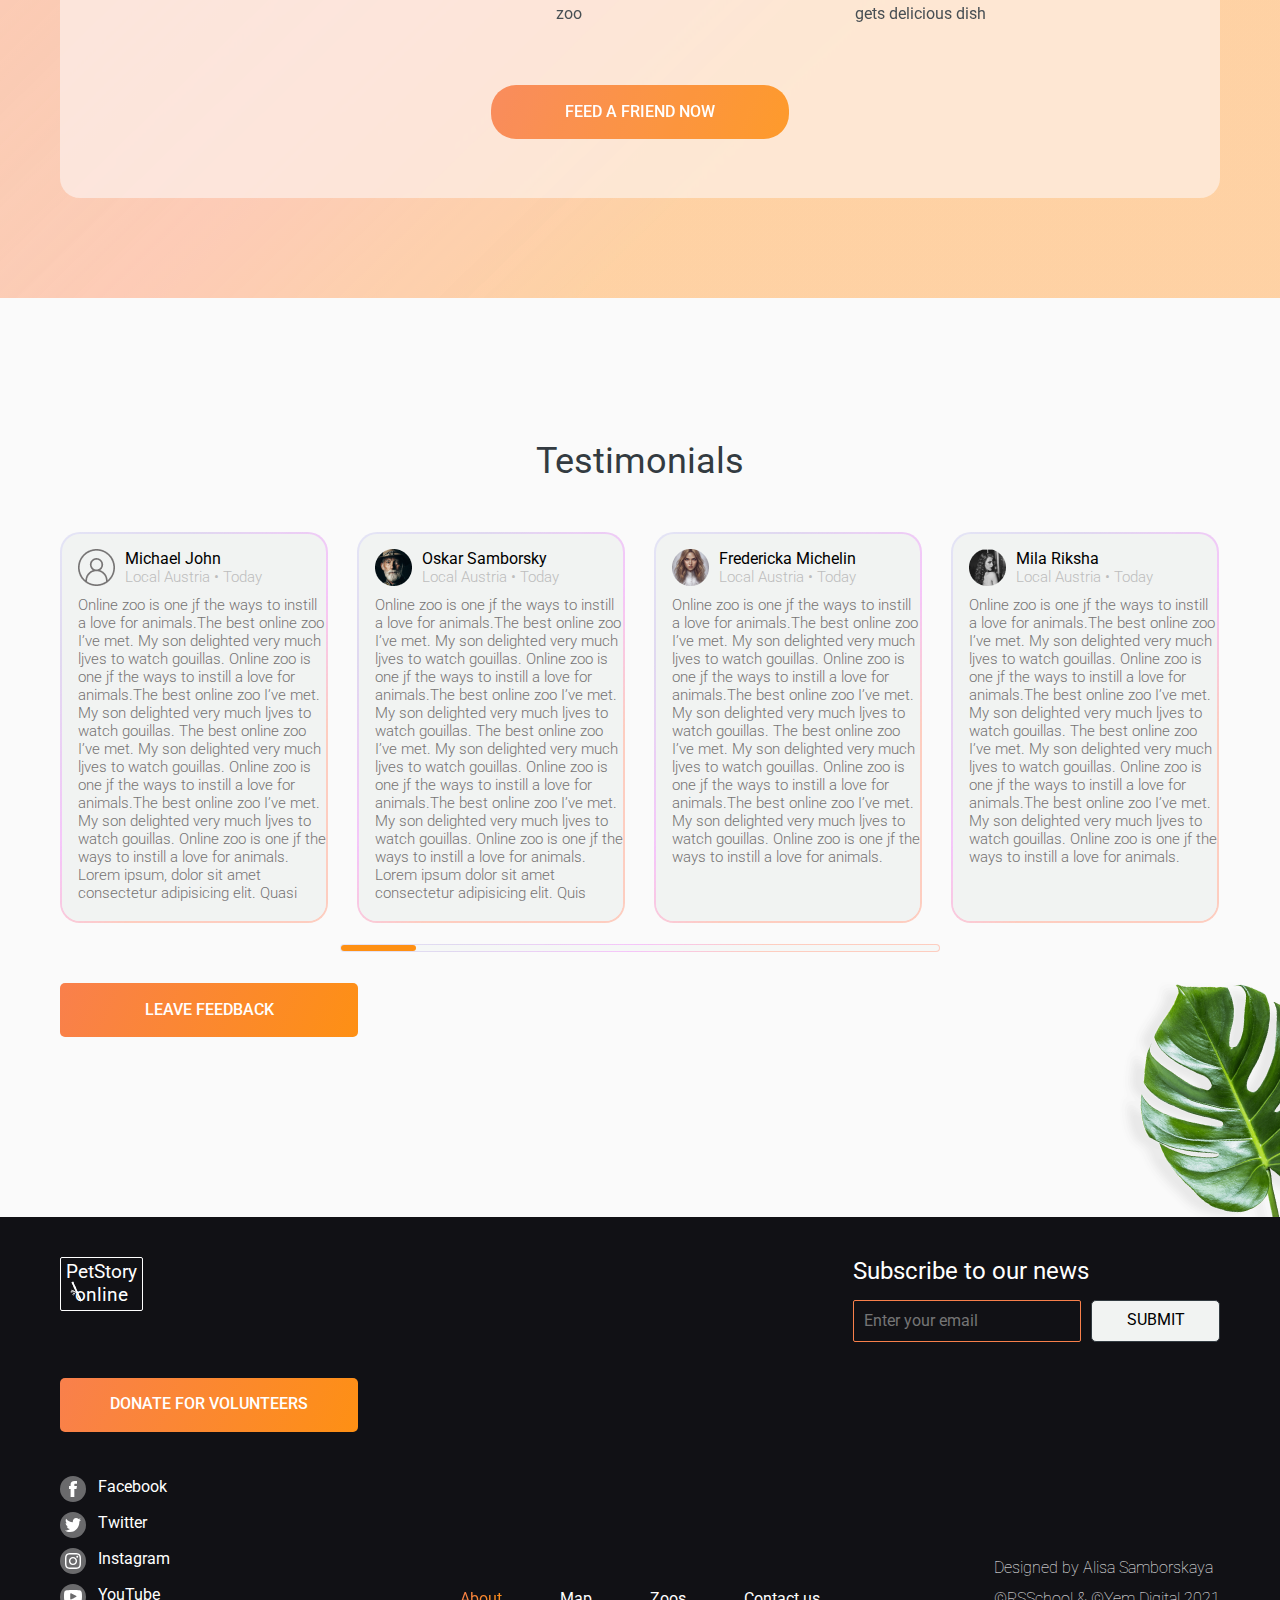
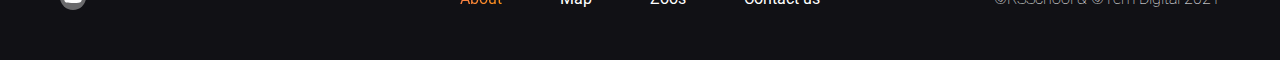
==== commit c605bdca: "refactor:change structure of the project" ====
--- a/index.html
+++ b/index.html
@@ -5,15 +5,15 @@
     <meta charset="UTF-8">
     <meta http-equiv="X-UA-Compatible" content="IE=edge">
     <meta name="viewport" content="width=device-width, initial-scale=1.0">
-    <link rel="stylesheet" href="../petStory/desktop_petstory/normalize/normalize_1.css">
-    <link rel="stylesheet" href="../petStory/desktop_petstory/common/common.css">
-    <link rel="stylesheet" href="../petStory/desktop_petstory/header/header.css">
-    <link rel="stylesheet" href="../petStory/desktop_petstory/block-1/block-1.css">
-    <link rel="stylesheet" href="../petStory/desktop_petstory/block-2/block-2.css">
-    <link rel="stylesheet" href="../petStory/desktop_petstory/block-3/block-3.css">
-    <link rel="stylesheet" href="../petStory/desktop_petstory/block-4/block-4.css">
-    <link rel="stylesheet" href="../petStory/desktop_petstory/slideShow/slideShow.css">
-    <link rel="stylesheet" href="../petStory/desktop_petstory/footer/footer.css">
+    <link rel="stylesheet" href="normalize/normalize_1.css">
+    <link rel="stylesheet" href="common/common.css">
+    <link rel="stylesheet" href="header/header.css">
+    <link rel="stylesheet" href="block-1/block-1.css">
+    <link rel="stylesheet" href="block-2/block-2.css">
+    <link rel="stylesheet" href="block-3/block-3.css">
+    <link rel="stylesheet" href="block-4/block-4.css">
+    <link rel="stylesheet" href="slideShow/slideShow.css">
+    <link rel="stylesheet" href="footer/footer.css">
     <link rel="preconnect" href="https://fonts.googleapis.com">
     <link rel="preconnect" href="https://fonts.gstatic.com" crossorigin>
     <link href="https://fonts.googleapis.com/css2?family=Roboto:wght@100;300;400;500;700&display=swap" rel="stylesheet">
@@ -29,7 +29,7 @@
                         <a href="index.html" class="logo">
                             <div class="logo_container">
                                 <h1 class="logo-text">PetStory <br> online</h1>
-                                <img class="logo-image" src="../petStory/desktop_petstory/header/bamboo.svg" alt="logo">
+                                <img class="logo-image" src="header/bamboo.svg" alt="logo">
                             </div>
                         </a>
                     </div>
@@ -45,7 +45,7 @@
                                 <a href="#" class="menu__link">Zoos</a>
                             </li>
                             <li class="menu__item">
-                                <a href="../petStory/donate/index.html" class="menu__link">Donate</a>
+                                <a href="donate/index.html" class="menu__link">Donate</a>
                             </li>
                             <li class="menu__item">
                                 <a href="#" class="menu__link">Contact us</a>
@@ -66,7 +66,7 @@
                     <a href="index.html" class="logo">
                         <div class="logo_container-rebuild-burger">
                             <h1 class="logo-text">PetStory <br> online</h1>
-                            <img class="logo-image-rebuild-burger" src="../petStory/desktop_petstory/header/bamboo-yellow.svg" alt="logo">
+                            <img class="logo-image-rebuild-burger" src="header/bamboo-yellow.svg" alt="logo">
                         </div>
                     </a>
                 </div>
@@ -82,7 +82,7 @@
                             <a href="#" class="shift-menu__link">Zoos</a>
                         </li>
                         <li class="shift-menu__item">
-                            <a href="../donate/index.html" class="shift-menu__link">Donate</a>
+                            <a href="donate/index.html" class="shift-menu__link">Donate</a>
                         </li>
                         <li class="shift-menu__item">
                             <a href="#" class="shift-menu__link">Contact us</a>
@@ -120,7 +120,7 @@
             <section class="page__services services ">
                 <div class="services__about _container">
                     <div class="services__wrap-box">
-                        <img src="../petStory/desktop_petstory/block-2/bamboo-cap.jpg" class="services__bamboo-cap" alt="bamboo-cap">
+                        <img src="block-2/bamboo-cap.jpg" class="services__bamboo-cap" alt="bamboo-cap">
                         <div class="services__wrap-info">
                             <h3 class="services__title">The Backstage of the Wilderness World.</h3>
                             <article class="services__text-title">
@@ -138,174 +138,174 @@
                             </article>
                         </div>
                     </div>
-                    <img src="../petStory/desktop_petstory/block-2/flower_foto1.png" class="services__flowers" alt="flower_foto">
-                    <img src="../petStory/desktop_petstory/block-2/adaptivePlantBlock2.png" class="services__flowers-adaptive" alt="flower_foto">
-                    <img src="../petStory/desktop_petstory/block-2/adaptivePlant-320.png" class="services__flowers-adaptive-320" alt="flower_foto">
+                    <img src="block-2/flower_foto1.png" class="services__flowers" alt="flower_foto">
+                    <img src="block-2/adaptivePlantBlock2.png" class="services__flowers-adaptive" alt="flower_foto">
+                    <img src="block-2/adaptivePlant-320.png" class="services__flowers-adaptive-320" alt="flower_foto">
                 </div>
                 <!-- -----------------------------------------favorite animal ---------------------------------->
                 <div class="services__favorite-animal _container">
                     <div class="page__container-arrow">
                         <div class="services__circle-arrow-L">
-                            <img src="../petStory/desktop_petstory/block-2/arrowL.svg" alt="arrowL">
+                            <img src="block-2/arrowL.svg" alt="arrowL">
                         </div>
                         <div class="services__circle-arrow-R">
-                            <img src="../petStory/desktop_petstory/block-2/arrowR.svg" alt="arrowR">
+                            <img src="block-2/arrowR.svg" alt="arrowR">
                         </div>
                     </div>
                     <div class="services__container">
                         <div class="services__sets-animal">
                             <div class="services__card-animal">
-                                <img src="../petStory/desktop_petstory/block-2/pandas.jpg" class="services__image-animal" alt="animal">
+                                <img src="block-2/pandas.jpg" class="services__image-animal" alt="animal">
                                 <div class="servises__info-animal">
                                     <div class="services__subwrap-info">
                                         <h5 class="services__name-animal">giant Pandas</h5>
                                         <div class="services__locate-animal">Native to Southwest China</div>
                                     </div>
                                     <div class="services__suvwrap-feed">
-                                        <img src="../petStory/desktop_petstory/block-2/bamboo.svg" class="services__feed-spec_0" alt="food">
-                                        <img src="../petStory/desktop_petstory/block-2/banana.svg" class="services__feed-spec_1" alt="food">
-                                    </div>
-                                </div>
-                            </div>
-                        </div>
-                        <div class="services__sets-animal">
-                            <div class="services__card-animal">
-                                <img src="../petStory/desktop_petstory/block-2/eagle.jpg" class="services__image-animal" alt="animal">
+                                        <img src="block-2/bamboo.svg" class="services__feed-spec_0" alt="food">
+                                        <img src="block-2/banana.svg" class="services__feed-spec_1" alt="food">
+                                    </div>
+                                </div>
+                            </div>
+                        </div>
+                        <div class="services__sets-animal">
+                            <div class="services__card-animal">
+                                <img src="block-2/eagle.jpg" class="services__image-animal" alt="animal">
                                 <div class="servises__info-animal">
                                     <div class="services__subwrap-info">
                                         <h5 class="services__name-animal">Eagles</h5>
                                         <div class="services__locate-animal">Native to South America</div>
                                     </div>
                                     <div class="services__suvwrap-feed_m">
-                                        <img src="../petStory/desktop_petstory/block-2/steak_icon.svg" class="services__feed-spec_2" alt="food">
-                                        <img src="../petStory/desktop_petstory/block-2/fish_icon.svg" class="services__feed-spec_3" alt="food">
-                                    </div>
-                                </div>
-                            </div>
-                        </div>
-                        <div class="services__sets-animal">
-                            <div class="services__card-animal">
-                                <img src="../petStory/desktop_petstory/block-2/gorilla.jpg" class="services__image-animal" alt="animal">
+                                        <img src="block-2/steak_icon.svg" class="services__feed-spec_2" alt="food">
+                                        <img src="block-2/fish_icon.svg" class="services__feed-spec_3" alt="food">
+                                    </div>
+                                </div>
+                            </div>
+                        </div>
+                        <div class="services__sets-animal">
+                            <div class="services__card-animal">
+                                <img src="block-2/gorilla.jpg" class="services__image-animal" alt="animal">
                                 <div class="servises__info-animal">
                                     <div class="services__subwrap-info">
                                         <h5 class="services__name-animal">Gorillas</h5>
                                         <div class="services__locate-animal">Native to Congo</div>
                                     </div>
                                     <div class="services__suvwrap-feed">
-                                        <img src="../petStory/desktop_petstory/block-2/bamboo.svg" class="services__feed-spec_0" alt="food">
-                                        <img src="../petStory/desktop_petstory/block-2/banana.svg" class="services__feed-spec_1" alt="food">
-                                    </div>
-                                </div>
-                            </div>
-                        </div>
-                        <div class="services__sets-animal">
-                            <div class="services__card-animal">
-                                <img src="../petStory/desktop_petstory/block-2/sloth.jpg" class="services__image-animal" alt="animal">
+                                        <img src="block-2/bamboo.svg" class="services__feed-spec_0" alt="food">
+                                        <img src="block-2/banana.svg" class="services__feed-spec_1" alt="food">
+                                    </div>
+                                </div>
+                            </div>
+                        </div>
+                        <div class="services__sets-animal">
+                            <div class="services__card-animal">
+                                <img src="block-2/sloth.jpg" class="services__image-animal" alt="animal">
                                 <div class="servises__info-animal">
                                     <div class="services__subwrap-info">
                                         <h5 class="services__name-animal">Two-toed Sloth</h5>
                                         <div class="services__locate-animal">Mesoamerica, South America</div>
                                     </div>
                                     <div class="services__suvwrap-feed">
-                                        <img src="../petStory/desktop_petstory/block-2/bamboo.svg" class="services__feed-spec_0" alt="food">
-                                        <img src="../petStory/desktop_petstory/block-2/banana.svg" class="services__feed-spec_1" alt="food">
-                                    </div>
-                                </div>
-                            </div>
-                        </div>
-                        <div class="services__sets-animal">
-                            <div class="services__card-animal">
-                                <img src="../petStory/desktop_petstory/block-2/cheetah.jpg" class="services__image-animal" alt="animal">
+                                        <img src="block-2/bamboo.svg" class="services__feed-spec_0" alt="food">
+                                        <img src="block-2/banana.svg" class="services__feed-spec_1" alt="food">
+                                    </div>
+                                </div>
+                            </div>
+                        </div>
+                        <div class="services__sets-animal">
+                            <div class="services__card-animal">
+                                <img src="block-2/cheetah.jpg" class="services__image-animal" alt="animal">
                                 <div class="servises__info-animal">
                                     <div class="services__subwrap-info">
                                         <h5 class="services__name-animal">cheetahs</h5>
                                         <div class="services__locate-animal">Native to Africa</div>
                                     </div>
                                     <div class="services__suvwrap-feed_m">
-                                        <img src="../petStory/desktop_petstory/block-2/steak_icon.svg" class="services__feed-spec_2" alt="food">
-                                        <img src="../petStory/desktop_petstory/block-2/fish_icon.svg" class="services__feed-spec_3" alt="food">
-                                    </div>
-                                </div>
-                            </div>
-                        </div>
-                        <div class="services__sets-animal">
-                            <div class="services__card-animal">
-                                <img src="../petStory/desktop_petstory/block-2/pengium.jpg" class="services__image-animal" alt="animal">
+                                        <img src="block-2/steak_icon.svg" class="services__feed-spec_2" alt="food">
+                                        <img src="block-2/fish_icon.svg" class="services__feed-spec_3" alt="food">
+                                    </div>
+                                </div>
+                            </div>
+                        </div>
+                        <div class="services__sets-animal">
+                            <div class="services__card-animal">
+                                <img src="block-2/pengium.jpg" class="services__image-animal" alt="animal">
                                 <div class="servises__info-animal">
                                     <div class="services__subwrap-info">
                                         <h5 class="services__name-animal">Penguins</h5>
                                         <div class="services__locate-animal">Native to Antarctica</div>
                                     </div>
                                     <div class="services__suvwrap-feed_m">
-                                        <img src="../petStory/desktop_petstory/block-2/steak_icon.svg" class="services__feed-spec_2" alt="food">
-                                        <img src="../petStory/desktop_petstory/block-2/fish_icon.svg" class="services__feed-spec_3" alt="food">
-                                    </div>
-                                </div>
-                            </div>
-                        </div>
-                        <div class="services__sets-animal">
-                            <div class="services__card-animal">
-                                <img src="../petStory/desktop_petstory/block-2/alligator.jpg" class="services__image-animal" alt="animal">
+                                        <img src="block-2/steak_icon.svg" class="services__feed-spec_2" alt="food">
+                                        <img src="block-2/fish_icon.svg" class="services__feed-spec_3" alt="food">
+                                    </div>
+                                </div>
+                            </div>
+                        </div>
+                        <div class="services__sets-animal">
+                            <div class="services__card-animal">
+                                <img src="block-2/alligator.jpg" class="services__image-animal" alt="animal">
                                 <div class="servises__info-animal">
                                     <div class="services__subwrap-info">
                                         <h5 class="services__name-animal">Alligators</h5>
                                         <div class="services__locate-animal">Native to Southeastern U. S.</div>
                                     </div>
                                     <div class="services__suvwrap-feed_m">
-                                        <img src="../petStory/desktop_petstory/block-2/steak_icon.svg" class="services__feed-spec_2" alt="food">
-                                        <img src="../petStory/desktop_petstory/block-2/fish_icon.svg" class="services__feed-spec_3" alt="food">
-                                    </div>
-                                </div>
-                            </div>
-                        </div>
-                        <div class="services__sets-animal">
-                            <div class="services__card-animal">
-                                <img src="../petStory/desktop_petstory/block-2/secondKit/coala.jpg" class="services__image-animal" alt="animal">
+                                        <img src="block-2/steak_icon.svg" class="services__feed-spec_2" alt="food">
+                                        <img src="block-2/fish_icon.svg" class="services__feed-spec_3" alt="food">
+                                    </div>
+                                </div>
+                            </div>
+                        </div>
+                        <div class="services__sets-animal">
+                            <div class="services__card-animal">
+                                <img src="block-2/secondKit/coala.jpg" class="services__image-animal" alt="animal">
                                 <div class="servises__info-animal">
                                     <div class="services__subwrap-info">
                                         <h5 class="services__name-animal">Coalas</h5>
                                         <div class="services__locate-animal">Native to Australia</div>
                                     </div>
                                     <div class="services__suvwrap-feed">
-                                        <img src="../petStory/desktop_petstory/block-2/bamboo.svg" class="services__feed-spec_0" alt="food">
-                                        <img src="../petStory/desktop_petstory/block-2/banana.svg" class="services__feed-spec_1" alt="food">
-                                    </div>
-                                </div>
-                            </div>
-                        </div>
-                        <div class="services__sets-animal">
-                            <div class="services__card-animal">
-                                <img src="../petStory/desktop_petstory/block-2/secondKit/hippopotam.jpg" class="services__image-animal" alt="animal">
+                                        <img src="block-2/bamboo.svg" class="services__feed-spec_0" alt="food">
+                                        <img src="block-2/banana.svg" class="services__feed-spec_1" alt="food">
+                                    </div>
+                                </div>
+                            </div>
+                        </div>
+                        <div class="services__sets-animal">
+                            <div class="services__card-animal">
+                                <img src="block-2/secondKit/hippopotam.jpg" class="services__image-animal" alt="animal">
                                 <div class="servises__info-animal">
                                     <div class="services__subwrap-info">
                                         <h5 class="services__name-animal">Hippopotams</h5>
                                         <div class="services__locate-animal">Native to Africa</div>
                                     </div>
                                     <div class="services__suvwrap-feed">
-                                        <img src="../petStory/desktop_petstory/block-2/bamboo.svg" class="services__feed-spec_0" alt="food">
-                                        <img src="../petStory/desktop_petstory/block-2/banana.svg" class="services__feed-spec_1" alt="food">
-                                    </div>
-                                </div>
-                            </div>
-                        </div>
-                        <div class="services__sets-animal">
-                            <div class="services__card-animal">
-                                <img src="../petStory/desktop_petstory/block-2/secondKit/kenguru.jpg" class="services__image-animal" alt="animal">
+                                        <img src="block-2/bamboo.svg" class="services__feed-spec_0" alt="food">
+                                        <img src="block-2/banana.svg" class="services__feed-spec_1" alt="food">
+                                    </div>
+                                </div>
+                            </div>
+                        </div>
+                        <div class="services__sets-animal">
+                            <div class="services__card-animal">
+                                <img src="block-2/secondKit/kenguru.jpg" class="services__image-animal" alt="animal">
                                 <div class="servises__info-animal">
                                     <div class="services__subwrap-info">
                                         <h5 class="services__name-animal">Kengurus</h5>
                                         <div class="services__locate-animal">Native to Australia</div>
                                     </div>
                                     <div class="services__suvwrap-feed_m">
-                                        <img src="../petStory/desktop_petstory/block-2/steak_icon.svg" class="services__feed-spec_2" alt="food">
-                                        <img src="../petStory/desktop_petstory/block-2/fish_icon.svg" class="services__feed-spec_3" alt="food">
-                                    </div>
-                                </div>
-                            </div>
-                        </div>
-                        <div class="services__sets-animal">
-                            <div class="services__card-animal">
-                                <img src="../petStory/desktop_petstory/block-2/secondKit/orangutan.jpg" class="services__image-animal" alt="animal">
+                                        <img src="block-2/steak_icon.svg" class="services__feed-spec_2" alt="food">
+                                        <img src="block-2/fish_icon.svg" class="services__feed-spec_3" alt="food">
+                                    </div>
+                                </div>
+                            </div>
+                        </div>
+                        <div class="services__sets-animal">
+                            <div class="services__card-animal">
+                                <img src="block-2/secondKit/orangutan.jpg" class="services__image-animal" alt="animal">
                                 <div class="servises__info-animal">
                                     <div class="services__subwrap-info">
                                         <h5 class="services__name-animal">Orangutans</h5>
@@ -313,23 +313,23 @@
                                         </div>
                                     </div>
                                     <div class="services__suvwrap-feed">
-                                        <img src="../petStory/desktop_petstory/block-2/bamboo.svg" class="services__feed-spec_0" alt="food">
-                                        <img src="../petStory/desktop_petstory/block-2/banana.svg" class="services__feed-spec_1" alt="food">
-                                    </div>
-                                </div>
-                            </div>
-                        </div>
-                        <div class="services__sets-animal">
-                            <div class="services__card-animal">
-                                <img src="../petStory/desktop_petstory/block-2/secondKit/redPanda.jpg" class="services__image-animal" alt="animal">
+                                        <img src="block-2/bamboo.svg" class="services__feed-spec_0" alt="food">
+                                        <img src="block-2/banana.svg" class="services__feed-spec_1" alt="food">
+                                    </div>
+                                </div>
+                            </div>
+                        </div>
+                        <div class="services__sets-animal">
+                            <div class="services__card-animal">
+                                <img src="block-2/secondKit/redPanda.jpg" class="services__image-animal" alt="animal">
                                 <div class="servises__info-animal">
                                     <div class="services__subwrap-info">
                                         <h5 class="services__name-animal">Red Pandas</h5>
                                         <div class="services__locate-animal">Native to Australia</div>
                                     </div>
                                     <div class="services__suvwrap-feed">
-                                        <img src="../petStory/desktop_petstory/block-2/bamboo.svg" class="services__feed-spec_0" alt="food">
-                                        <img src="../petStory/desktop_petstory/block-2/banana.svg" class="services__feed-spec_1" alt="food">
+                                        <img src="block-2/bamboo.svg" class="services__feed-spec_0" alt="food">
+                                        <img src="block-2/banana.svg" class="services__feed-spec_1" alt="food">
                                     </div>
                                 </div>
                             </div>
@@ -343,8 +343,8 @@
                                         <div class="services__locate-animal">Native to Africa</div>
                                     </div>
                                     <div class="services__suvwrap-feed">
-                                        <img src="../petStory/desktop_petstory/block-2/bamboo.svg" class="services__feed-spec_0" alt="food">
-                                        <img src="../petStory/desktop_petstory/block-2/banana.svg" class="services__feed-spec_1" alt="food">
+                                        <img src="block-2/bamboo.svg" class="services__feed-spec_0" alt="food">
+                                        <img src="block-2/banana.svg" class="services__feed-spec_1" alt="food">
                                     </div>
                                 </div>
                             </div>
@@ -356,11 +356,11 @@
                         <span class="services__button-text">choose your favorite</span>
                     </a>
                 </div>
-                <img src="../petStory/desktop_petstory/block-2/strelitzia-640.png" alt="plant-decor" class="services__plant-decor_R320">
-                <img src="../petStory/desktop_petstory/block-2/palm-640.png" alt="plant-decor" class="services__plant-decor_L320">
-                <img src="../petStory/desktop_petstory/block-2/palm_foto-1000.png" alt="plant-decor" class="services__plant-decor_L1000">
-                <img src="../petStory/desktop_petstory/block-2/palm_foto.png" alt="plant-decor" class="services__plant-decor_L">
-                <img src="../petStory/desktop_petstory/block-2/strelitzia 1.png" alt="plant-decor" class="services__plant-decor_R">
+                <img src="block-2/strelitzia-640.png" alt="plant-decor" class="services__plant-decor_R320">
+                <img src="block-2/palm-640.png" alt="plant-decor" class="services__plant-decor_L320">
+                <img src="block-2/palm_foto-1000.png" alt="plant-decor" class="services__plant-decor_L1000">
+                <img src="block-2/palm_foto.png" alt="plant-decor" class="services__plant-decor_L">
+                <img src="block-2/strelitzia 1.png" alt="plant-decor" class="services__plant-decor_R">
             </section>
             <!-- -----------------------------------------block-3-------------------------- -->
             <section class="page__pick-and-feed pick-and-feed">
@@ -382,7 +382,7 @@
                                 ever to help us deal with these problems. Please consider
                                 a gift to our
                                 <div class="pick-and-feed__wrap-link">
-                                    <a href="" class="pick-and-feed__support">Emergency Support Fund</a>
+                                    <a href="#" class="pick-and-feed__support">Emergency Support Fund</a>
                                     <div class="pick-and-feed__line-decor"></div>
                                 </div>
                                 <span> .</span>
@@ -395,20 +395,20 @@
                             <div class="pick-and-feed__icon-scheme">
                                 <div class="pick-and-feed__container-icon">
                                     <div class="pick-and-feed__box">
-                                        <img src="../petStory/desktop_petstory/block-3/pay.png" alt="icon" class="pick-and-feed__icon">
+                                        <img src="block-3/pay.png" alt="icon" class="pick-and-feed__icon">
                                     </div>
                                     <div class="pick-and-feed__describe">Pay with card</div>
                                 </div>
-                                <img src="../petStory/desktop_petstory/block-3/Vector.svg" class="pick-and-feed__arrow">
-                                <img src="../petStory/desktop_petstory/block-3/arrow.png" class="pick-and-feed__green-arrow">
+                                <img src="block-3/Vector.svg" class="pick-and-feed__arrow">
+                                <img src="block-3/arrow.png" class="pick-and-feed__green-arrow">
                                 <div class="pick-and-feed__container-icon">
                                     <div class="pick-and-feed__box">
                                         <img src="block-3/zoo.png" alt="icon" class="pick-and-feed__icon">
                                     </div>
                                     <div class="pick-and-feed__describe">Payment goes to the zoo</div>
                                 </div>
-                                <img src="../petStory/desktop_petstory/block-3/Vector.svg" class="pick-and-feed__arrow">
-                                <img src="../petStory/desktop_petstory/block-3/arrow.png" class="pick-and-feed__green-arrow">
+                                <img src="block-3/Vector.svg" class="pick-and-feed__arrow">
+                                <img src="block-3/arrow.png" class="pick-and-feed__green-arrow">
                                 <div class="pick-and-feed__container-icon">
                                     <div class="pick-and-feed__box">
                                         <img src="block-3/monkey.png" alt="icon" class="pick-and-feed__icon">
@@ -432,7 +432,7 @@
                             <div class="testimonials__wrap-card">
                                 <div class="testimonials__card" id="card">
                                     <div class="testimonials__header">
-                                        <img src="../petStory/desktop_petstory/block-4/ava.png" class="testimonials__avatar" alt="avatar">
+                                        <img src="block-4/ava.png" class="testimonials__avatar" alt="avatar">
                                         <div class="testimonials__subwrap-header">
                                             <div class="testimonials__name">Michael John </div>
                                             <div class="testimonials__location">Local Austria • Today</div>
@@ -457,7 +457,7 @@
                             <div class="testimonials__wrap-card" id="card">
                                 <div class="testimonials__card">
                                     <div class="testimonials__header">
-                                        <img src="../petStory/desktop_petstory/block-4/ava1.png" class="testimonials__avatar" alt="avatar">
+                                        <img src="block-4/ava1.png" class="testimonials__avatar" alt="avatar">
                                         <div class="testimonials__subwrap-header">
                                             <div class="testimonials__name">Oskar Samborsky</div>
                                             <div class="testimonials__location">Local Austria • Today</div>
@@ -482,7 +482,7 @@
                             <div class="testimonials__wrap-card">
                                 <div class="testimonials__card">
                                     <div class="testimonials__header">
-                                        <img src="../petStory/desktop_petstory/block-4/ava2.png" class="testimonials__avatar" alt="avatar">
+                                        <img src="block-4/ava2.png" class="testimonials__avatar" alt="avatar">
                                         <div class="testimonials__subwrap-header">
                                             <div class="testimonials__name">Fredericka Michelin</div>
                                             <div class="testimonials__location">Local Austria • Today</div>
@@ -504,7 +504,7 @@
                             <div class="testimonials__wrap-card">
                                 <div class="testimonials__card">
                                     <div class="testimonials__header">
-                                        <img src="../petStory/desktop_petstory/block-4/ava3.png" class="testimonials__avatar" alt="avatar">
+                                        <img src="block-4/ava3.png" class="testimonials__avatar" alt="avatar">
                                         <div class="testimonials__subwrap-header">
                                             <div class="testimonials__name">Mila Riksha</div>
                                             <div class="testimonials__location">Local Austria • Today</div>
@@ -527,7 +527,7 @@
 
                                 <div class="testimonials__card">
                                     <div class="testimonials__header">
-                                        <img src="../petStory/desktop_petstory/block-4/ava4.svg" class="testimonials__avatar" alt="avatar">
+                                        <img src="block-4/ava4.svg" class="testimonials__avatar" alt="avatar">
                                         <div class="testimonials__subwrap-header">
                                             <div class="testimonials__name">Gregor York</div>
                                             <div class="testimonials__location">Local Austria • Today</div>
@@ -549,7 +549,7 @@
                             <div class="testimonials__wrap-card">
                                 <div class="testimonials__card">
                                     <div class="testimonials__header">
-                                        <img src="../petStory/desktop_petstory/block-4/ava.png" class="testimonials__avatar" alt="avatar">
+                                        <img src="block-4/ava.png" class="testimonials__avatar" alt="avatar">
                                         <div class="testimonials__subwrap-header">
                                             <div class="testimonials__name">Paul Sanderson</div>
                                             <div class="testimonials__location">Local Austria • Today</div>
@@ -571,7 +571,7 @@
                             <div class="testimonials__wrap-card">
                                 <div class="testimonials__card">
                                     <div class="testimonials__header">
-                                        <img src="../petStory/desktop_petstory/block-4/ava.png" class="testimonials__avatar" alt="avatar">
+                                        <img src="block-4/ava.png" class="testimonials__avatar" alt="avatar">
                                         <div class="testimonials__subwrap-header">
                                             <div class="testimonials__name">Adelina Bukovsky</div>
                                             <div class="testimonials__location">Local Austria • Today</div>
@@ -594,7 +594,7 @@
 
                                 <div class="testimonials__card">
                                     <div class="testimonials__header">
-                                        <img src="../petStory/desktop_petstory/block-4/ava.png" class="testimonials__avatar" alt="avatar">
+                                        <img src="block-4/ava.png" class="testimonials__avatar" alt="avatar">
                                         <div class="testimonials__subwrap-header">
                                             <div class="testimonials__name">Jack Brown</div>
                                             <div class="testimonials__location">Local Austria • Today</div>
@@ -616,7 +616,7 @@
                             <div class="testimonials__wrap-card">
                                 <div class="testimonials__card">
                                     <div class="testimonials__header">
-                                        <img src="../petStory/desktop_petstory/block-4/ava.png" class="testimonials__avatar" alt="avatar">
+                                        <img src="block-4/ava.png" class="testimonials__avatar" alt="avatar">
                                         <div class="testimonials__subwrap-header">
                                             <div class="testimonials__name">Julia Linkoln</div>
                                             <div class="testimonials__location">Local Austria • Today</div>
@@ -638,7 +638,7 @@
                             <div class="testimonials__wrap-card">
                                 <div class="testimonials__card">
                                     <div class="testimonials__header">
-                                        <img src="../petStory/desktop_petstory/block-4/ava.png" class="testimonials__avatar" alt="avatar">
+                                        <img src="block-4/ava.png" class="testimonials__avatar" alt="avatar">
                                         <div class="testimonials__subwrap-header">
                                             <div class="testimonials__name">Sandra Atkinson</div>
                                             <div class="testimonials__location">Local Austria • Today</div>
@@ -660,7 +660,7 @@
                             <div class="testimonials__wrap-card">
                                 <div class="testimonials__card">
                                     <div class="testimonials__header">
-                                        <img src="../petStory/desktop_petstory/block-4/ava.png" class="testimonials__avatar" alt="avatar">
+                                        <img src="block-4/ava.png" class="testimonials__avatar" alt="avatar">
                                         <div class="testimonials__subwrap-header">
                                             <div class="testimonials__name">Kevin 0'Nill</div>
                                             <div class="testimonials__location">Local Austria • Today</div>
@@ -692,8 +692,8 @@
                         </div>
                     </div>
                 </div>
-                <img src="../petStory/desktop_petstory/block-4/leav_foto.png" class="testimonials__decor-leave" alt="leave">
-                <img src="../petStory/desktop_petstory/block-4/leav_foto_320.svg" class="testimonials__decor-leave_320" alt="leave">
+                <img src="block-4/leav_foto.png" class="testimonials__decor-leave" alt="leave">
+                <img src="block-4/leav_foto_320.svg" class="testimonials__decor-leave_320" alt="leave">
             </section>
 
         </main>
@@ -706,13 +706,13 @@
                             <a href="index.html" class="logo">
                                 <div class="logo_container fix-border">
                                     <h2 class="logo-text">PetStory <br> online</h2>
-                                    <img class="logo_image-footer" src="../petStory/desktop_petstory/header/bamboo.svg" alt="logo">
+                                    <img class="logo_image-footer" src="header/bamboo.svg" alt="logo">
                                 </div>
                             </a>
                         </div>
                         <div class="footer__wrap-logo-320">
                             <div class="footer__logo_320">PetStory online</div>
-                            <img class="logo__image-footer_320" src="../petStory/desktop_petstory/header/bamboo.svg" alt="logo">
+                            <img class="logo__image-footer_320" src="header/bamboo.svg" alt="logo">
                         </div>
                         <div class="footer__wrap-piece-subscribe">
                             <h3 class="footer__subscribe-title">Subscribe to our news</h3>
@@ -727,27 +727,27 @@
                     <div class="footer__insert-block">
                         <div class="footer__insert-social-net">
                             <a href="https://www.facebook.com" class="footer__insert-logo-container">
-                                <img src="../petStory/desktop_petstory/footer/Fill 211.svg" alt="logo" class="footer__insert-logo-icon">
+                                <img src="footer/Fill 211.svg" alt="logo" class="footer__insert-logo-icon">
                             </a>
                         </div>
                         <div class="footer__insert-social-net">
                             <a href="https://twitter.com" class="footer__insert-logo-container">
-                                <img src="../petStory/desktop_petstory/footer/Fill 172.svg" alt="logo" class="footer__insert-logo-icon">
+                                <img src="footer/Fill 172.svg" alt="logo" class="footer__insert-logo-icon">
                             </a>
                         </div>
                         <div class="footer__insert-social-net">
                             <a href="https://www.instagram.com" class="footer__insert-logo-container">
-                                <img src="../petStory/desktop_petstory/footer/Fill 167.svg" alt="logo" class="footer__insert-logo-icon">
+                                <img src="footer/Fill 167.svg" alt="logo" class="footer__insert-logo-icon">
                             </a>
                         </div>
                         <div class="footer__insert-social-net">
                             <a href="https://www.youtube.com" class="footer__insert-logo-container">
-                                <img src="../petStory/desktop_petstory/footer/Fill 214.svg" alt="logo" class="footer__insert-logo-icon">
+                                <img src="footer/Fill 214.svg" alt="logo" class="footer__insert-logo-icon">
                             </a>
                         </div>
                     </div>
                     <div class="footer__second-block">
-                        <a href="" class="footer__button-donate">
+                        <a href="#" class="footer__button-donate">
                             <span class="footer__text-button">donate for volunteers</span>
                         </a>
                     </div>
@@ -755,25 +755,25 @@
                         <div class="footer__wrap-social-net">
                             <div class="footer__social-net">
                                 <a href="https://www.facebook.com" class="footer__logo-container">
-                                    <img src="../petStory/desktop_petstory/footer/Fill 211.svg" alt="logo" class="footer__logo-icon">
+                                    <img src="footer/Fill 211.svg" alt="logo" class="footer__logo-icon">
                                 </a>
                                 <a href="https://www.facebook.com" class="footer__name-social-net">Facebook</a>
                             </div>
                             <div class="footer__social-net">
                                 <a href="https://twitter.com" class="footer__logo-container">
-                                    <img src="../petStory/desktop_petstory/footer/Fill 172.svg" alt="logo" class="footer__logo-icon">
+                                    <img src="footer/Fill 172.svg" alt="logo" class="footer__logo-icon">
                                 </a>
                                 <a href="https://twitter.com" class="footer__name-social-net">Twitter</a>
                             </div>
                             <div class="footer__social-net">
                                 <a href="https://www.instagram.com" class="footer__logo-container">
-                                    <img src="../petStory/desktop_petstory/footer/Fill 167.svg" alt="logo" class="footer__logo-icon">
+                                    <img src="footer/Fill 167.svg" alt="logo" class="footer__logo-icon">
                                 </a>
                                 <a href="https://www.instagram.com" class="footer__name-social-net">Instagram</a>
                             </div>
                             <div class="footer__social-net">
                                 <a href="https://www.youtube.com" class="footer__logo-container">
-                                    <img src="../petStory/desktop_petstory/footer/Fill 214.svg" alt="logo" class="footer__logo-icon">
+                                    <img src="footer/Fill 214.svg" alt="logo" class="footer__logo-icon">
                                 </a>
                                 <a href="https://www.youtube.com" class="footer__name-social-net">YouTube</a>
                             </div>
@@ -803,7 +803,7 @@
             </form>
         </footer>
     </div>
-    <script src="../petStory/desktop_petstory/common/js.js"></script>
+    <script src="common/js.js"></script>
 </body>
 
 </html>--- a/common/common.css
+++ b/common/common.css
@@ -0,0 +1,32 @@
+.wrapper{
+    min-height: 100%;
+    overflow: hidden;
+    display: flex;
+    flex-direction: column;
+}
+._container{
+
+    max-width: 1160px;
+    margin: 0px auto;
+    box-sizing: content-box;
+}
+@media(max-width:1215px){
+    ._container{
+        max-width: 1000px;
+    }
+}
+@media(max-width:335px){
+    ._container{
+        margin: 0;
+    }
+}
+
+.page{
+    position: relative;
+    flex: 1 1 auto;
+    z-index: 0;
+}
+
+h1 h3{
+    margin:0;
+}--- a/header/header.css
+++ b/header/header.css
@@ -0,0 +1,311 @@
+.header {
+    position: relative;
+    width: 100%;
+    z-index: 50;
+    background-color: #000000;
+    transition-duration: 0.6s;
+}
+.header-white{
+    background-color:#FFFFFF;
+    transition-duration: 0.6s;
+}
+
+.header__container {
+    display: flex;
+    justify-content: space-between;
+    min-height: 80px;
+    align-items: center;
+}
+
+@media(max-width:1200px) {
+    .header__container {
+        padding: 0px 30px;
+    }
+}
+@media(max-width:780px){
+    .header__container{
+        min-height: 63px;
+    }
+}
+@media(max-width:640px){
+    .header__container{
+        padding: 0px 20px;
+        min-height: 37px;
+    }
+}
+/*--------------------------------------- menuBurger-------------------------------------------- */
+.header__burger-menu{
+    cursor:pointer;
+    display:none;
+    position:relative;
+    padding: 10px 0px 10px 10px;
+    z-index: 40;
+}
+.header__burger-menu span{
+    display: block;
+    position: relative;
+    background-color:#FFFFFF;
+    border-radius: 2px;
+    width: 18px;
+    height: 2px;
+    transition-duration:0.5s;
+}
+.header__burger-menu span::after,
+.header__burger-menu span::before{
+    display: block;
+    position:absolute;
+    content:'';
+    left:0;
+    top:4px;
+    background-color:#FFFFFF;
+    width: 18px;
+    height: 2px;
+    transition-duration: 0.5s;
+}
+.header__burger-menu span::before{
+    top:-4px;
+}
+.header__open-burger span{
+    background: transparent;
+}
+.header__open-burger span::before{
+    background-color: #333B41;
+    transform: rotate(45deg);
+    top:0;
+}
+.header__open-burger span::after{
+    background-color: #333B41;
+    transform: rotate(-45deg);
+    top:0;
+}
+
+@media(max-width:780px){
+    .header__burger-menu{
+        display: inline-block;
+    }
+}
+.header__subwrap {
+    display: flex;
+    align-items: center;
+}
+
+.header__logo {
+    display: inline-block;
+    font-family: 'Roboto';
+    font-style: normal;
+    font-weight: 400;
+    font-size: 19.0145px;
+    line-height: 120%;
+    text-align: center;
+    margin: 0px 63px 0px 0px;
+}
+.header__logo-rebuild-burger{
+    display: flex;
+    font-family: 'Roboto';
+    font-style: normal;
+    font-weight: 400;
+    font-size: 15.2116px;
+    line-height: 120%;
+    text-align: center;
+    /* padding: 2.84px 3.8px ; */
+    margin: 10px 0px 0px 10px;
+}
+.header__logo-away{
+    display: none;
+}
+@media(max-width:1000px) {
+    .header__logo {
+        margin: 0px 64px 0px 0px;
+    }
+}
+@media(max-width:780px) {
+    .header__logo {
+        margin: 0px 0px 0px 0px;
+        border: none;
+        padding: 4px 0px;
+    }
+}
+@media(max-width:640px) {
+    .header__logo {
+        margin: 0px 0px 0px 0px;
+        font-size: 12.2899px;
+        padding: 0;
+    }
+}
+.logo {}
+.logo_container {
+    position: relative;
+    color: #FFFFFF;
+    border: 1px solid #FFFFFF;
+    border-radius: 2px;
+}
+@media(max-width:640px) {
+    .logo_container{
+        border:none;
+    }
+}
+.logo_container-rebuild-burger {
+    position: relative;
+    width:65.6px;
+    height: 41.6px;
+    border-radius: 2px;
+    border: 1px solid #FE9013;
+    color: #FE9013;
+}
+.logo-text {
+    padding: 3.55px 4.75px ;
+}
+
+.logo-image {
+    position: absolute;
+    display: inline-block;
+    margin: -28px 47px 0px -31px;
+}
+.logo-image-rebuild-burger{
+    position: absolute;
+    display: inline-block;
+    margin: -23px 0px 0px -25px;
+}
+@media(max-width:640px){
+    .logo-image{
+        height: 13.56px;
+        height: 13.99px;
+        bottom: 0;
+        left: 0;
+        margin:0px 0px 6px 8px;
+    }
+}
+
+.header__menu {}
+
+@media(max-width:780px){
+    .header__menu{
+        display:none;
+    }
+}
+
+.menu {}
+
+.menu__list {
+    display: flex;
+}
+
+.menu__item {
+    margin: 0px 58px 0px 0px;
+}
+
+@media(max-width:1000px) {
+    .menu__item {
+        margin: 0px 48px 0px 0px;
+    }
+}
+
+.menu__item:last-child {
+    margin: 0px 0px 0px 0px;
+}
+
+.menu__link {
+    font-family: 'Roboto';
+    font-style: normal;
+    font-weight: 500;
+    font-size: 16px;
+    line-height: 140%;
+    color: #FFFFFF;
+}
+
+.menu__link-about {
+    font-family: 'Roboto';
+    font-style: normal;
+    font-weight: 500;
+    font-size: 16px;
+    line-height: 140%;
+    background: linear-gradient(113.96deg, #F9804B 1.49%, #FE9013 101.44%);
+    -webkit-background-clip: text;
+    -webkit-text-fill-color: transparent;
+    background-clip: text;
+    text-fill-color: transparent;
+}
+
+.menu__link-about:hover {
+    cursor: default;
+}
+
+.header__last-item {}
+
+@media(max-width:780px){
+    .header__last-item{
+        display:none;
+    }
+}
+
+.header__link {
+    font-family: 'Roboto';
+    font-style: normal;
+    font-weight: 500;
+    font-size: 16px;
+    line-height: 140%;
+    color: #FFFFFF;
+}
+
+.link-last:hover,
+.menu__link:hover {
+    background: linear-gradient(113.96deg, #F9804B 1.49%, #FE9013 101.44%);
+    -webkit-background-clip: text;
+    -webkit-text-fill-color: transparent;
+    background-clip: text;
+    text-fill-color: transparent;
+}
+
+
+/* -------------------------shift-menu---------------------------------------- */
+.header__shift-menu {
+    display: flex;
+    flex-direction:column;
+    position:absolute;
+    top:-331px;
+    left:0;
+    min-width: 100%;
+    background-color: #FFFFFF;
+    transition-duration: 0.7s;
+}
+.header__shift-menu-activ{
+ top:0;
+ transition-duration: 0.7s;
+}
+.shift-menu {
+}
+.shift-menu__list {
+    padding: 0px 0px 40px 10px;
+}
+.shift-menu__item {
+    padding: 7.5px 0px;
+}
+.shift-menu__item:last-child{
+ padding: 7.5px 0px 0px 0px;
+}
+.shift-menu__item:first-child{
+    padding: 30px 0px 7.5px 0px;
+}
+.shift-menu__link {
+font-family: 'Roboto';
+font-style: normal;
+font-weight: 400;
+font-size: 16px;
+line-height: 140%;
+
+color: #333B41;
+}
+
+.shadow{
+    position: absolute;
+    display:block;
+    background-color:rgba(61, 61, 61, 0);
+    width: 100%;
+    z-index: 20;
+    transition-duration: 0.4s;
+}
+.shadow_active{
+    display: block;
+    background-color:rgba(61, 61, 61, 0.6);
+    transition-duration: 0.4s;
+}--- a/block-1/block-1.css
+++ b/block-1/block-1.css
@@ -0,0 +1,443 @@
+.page__watch-online {
+    /* position: relative; */
+    background-image: url('GiantPanda.jpg');
+    background-repeat: no-repeat;
+    background-position: left top 0px;
+    -moz-background-size: 100%;
+    /* Firefox 3.6+ */
+    -webkit-background-size: 100%;
+    /* Safari 3.1+ и Chrome 4.0+ */
+    -o-background-size: 100%;
+    /* Opera 9.6+ */
+    background-size: 100%;
+    /* Современные браузеры */
+    min-height: 100%;
+    /* padding: auto; */
+    padding:0px 0px 5.9% 0px;
+}
+
+
+.watch-online {
+    position: relative;
+    z-index: 40;
+}
+
+@media(max-width:1000px){
+    .watch-online{
+        padding:0px 0px 4.1% 0px;
+    }
+}
+@media(max-width:960px){
+    .watch-online{
+        padding:0px 0px 10% 0px;
+    }
+}
+@media(max-width:640px){
+    .watch-online{
+        background-size:119%;
+        padding:0px 0px 6.5% 0px;
+    }
+}
+@media(max-width:620px){
+    .watch-online{
+        background-size:109%;
+        padding:0px 0px 15.9% 0px;
+    }
+}
+@media(max-width:615px){
+    .watch-online{
+        background-size:128%;
+        padding:0px 0px 11% 0px;
+    }
+}
+@media(max-width:320px){
+    .watch-online{
+        background-size:120%;
+        padding:0px 0px 21.3% 0px;
+    }
+}
+.watch-online__container {
+    /* height: 100%; */
+}
+._container {}
+
+.watch-online__body {
+    position: relative;
+    z-index: 2;
+    top: 12px;
+    margin: 0px 0px 0px 588px;
+    /* padding:0px 0px 0px 0px; */
+}
+@media(max-width:1110px){
+    .watch-online__body{
+        margin:0px 0px 0px 550px;
+        top:-5px;
+    }
+}
+@media(max-width:1000px){
+    .watch-online__body{
+        margin: 0px 0px 0px 456px;
+        top:-10px;
+    }
+}
+@media(max-width:960px){
+    .watch-online__body{
+        margin:0px 0px 0px 430px;
+    }
+}
+@media(max-width:800px){
+    .watch-online__body{
+        margin:0px 0px 0px 400px;
+    }
+}
+@media(max-width:720px){
+    .watch-online__body{
+        margin: 0px 0px 0px 331px;
+        top:10px;
+    }
+}
+@media(max-width:640px){
+    .watch-online__body{
+        margin: 0px 0px 0px 331px;
+        top:10px;
+    }
+}
+@media(max-width:620px){
+    .watch-online__body{
+        margin: 0px 0px 0px 305px;
+        top:35px;
+    }
+}
+@media(max-width:520px){
+    .watch-online__body{
+        margin: 0px 0px 0px 280px;
+        top:25px;
+    }
+}
+@media(max-width:498px){
+    .watch-online__body{
+        margin: 0px 0px 0px 250px;
+        top:22px;
+    }
+}
+@media(max-width:419px){
+    .watch-online__body{
+        margin: 0px 0px 0px 200px;
+        top:22px;
+    }
+}
+@media(max-width:365px){
+    .watch-online__body{
+        margin: 0px 0px 0px 163px;
+        top:22px;
+    }
+}
+.watch-online__title {
+    position: absolute;
+    display: block;
+    font-family: 'Roboto';
+    font-style: normal;
+    font-weight: 700;
+    font-size: 106.496px;
+    line-height: 75%;
+
+    text-align: center;
+    text-transform: uppercase;
+
+    color: #FFFFFF;
+
+    margin: 74px 0px 0px 73px;
+}
+@media(max-width:1255px){
+    .watch-online__title{
+        margin: 53.8px 0px 0px 58px;
+        font-size: 85px;
+    }
+}
+@media(max-width:1000px){
+    .watch-online__title{
+        margin: 53.8px 0px 0px 58px;
+        font-size: 85px;
+    }
+}
+@media(max-width:960px){
+    .watch-online__title{
+        margin:45px 0px 0px 45px;
+        font-size:70px;
+    }
+}
+@media(max-width:800px){
+    .watch-online__title{
+        margin:40px 0px 0px 40px;
+        font-size:60px;
+    }
+}
+@media(max-width:720px){
+    .watch-online__title{
+        margin: 37px 0px 0px 37px;
+        font-size: 54.2894px;
+    }
+}
+@media(max-width:640px){
+    .watch-online__title{
+        margin: 37px 0px 0px 37px;
+        font-size: 54.2894px;
+    }
+}
+@media(max-width:620px){
+    .watch-online__title{
+        margin: 33px 0px 0px 33px;
+        font-size: 39px;
+    }
+}
+@media(max-width:498px){
+    .watch-online__title{
+        margin: 28px 0px 0px 28px;
+        font-size: 29px;
+    }
+}
+@media(max-width:365px){
+    .watch-online__title{
+        margin: 19px 0px 0px 19px;
+        font-size: 28px;
+    }
+}
+.word-recolor {
+    color: #FFEE2E;
+}
+
+.watch-online__button {
+    margin: 69px 0px 0px 176px;
+}
+.watch-online__wrap-button-640{
+    padding: 0;
+}
+@media(max-width:400px){
+    .watch-online__wrap-button-640{
+        padding: 0px 13px;
+        margin:0px 13px;
+    }
+}
+.watch-online__button-640{
+    position:relative;
+    display:none;
+    z-index: 1;
+}
+
+@media(max-width:1295px){
+    .watch-online__button{
+        margin: 47px 0px 0px 109px;
+    }
+}
+@media(max-width:1000px){
+    .watch-online__button {
+        margin: 47px 0px 0px 109px;
+    }
+}
+@media(max-width:960px){
+    .watch-online__button{
+        display:none;
+    }
+    .watch-online__button-640{
+        display: block;
+        position:absolute;
+        left:0;
+        bottom:0;
+        margin:0px 0px 40px 24px;
+    }
+}
+@media(max-width:640px){
+    .watch-online__button-640{
+        display: block;
+        position:absolute;
+        left:0;
+        bottom:0;
+        margin:37px 0px 0px 20px;
+    }
+    .watch-online__button{
+        display: none;
+    }
+}
+@media(max-width:620px){
+    .watch-online__button{
+        display: none;
+    }
+}
+@media(max-width:400px){
+    .watch-online__button-640{
+        margin:0px 0px -21% 0px;
+        z-index: 51;
+    }
+}
+@media(max-width:320px){
+    .watch-online__button-640{
+        display: block;
+        margin:0px 0px -74px 0px;
+    }
+}
+
+.button {
+    display: flex;
+    align-items: center;
+    justify-content: center;
+    width: 298px;
+    min-height: 54px;
+    background: linear-gradient(113.96deg, #F9804B 1.49%, #FE9013 101.44%);
+    border-radius: 25px;
+}
+@media(max-width:960px){
+    .button{
+        display:none;
+    }
+}
+@media(max-width:640px){
+    .button{
+        display:none;
+    }
+}
+.button-640 {
+    display: none;
+    position: relative;
+    z-index: 1;
+    align-items: center;
+    justify-content: center;
+    width: 298px;
+    min-height: 54px;
+    background: linear-gradient(113.96deg, #F9804B 1.49%, #FE9013 101.44%);
+    border-radius: 25px;
+    z-index: 1;
+}
+.watch-online__button-640:hover{
+    cursor: pointer;
+    background: #E47209;
+}
+@media(max-width:960px){
+    .button-640{
+        display:flex;
+    }
+}
+@media(max-width:640px){
+    .button-640{
+        display: flex;
+    }
+}
+@media(max-width:620px){
+    .button-640{
+        width: 250px;
+        min-height: 45px;
+    }
+}
+@media(max-width:498px){
+    .button-640{
+        width: 185px;
+        min-height: 38px;
+    }
+}
+@media(max-width:400px){
+    .button-640{
+        position:absolute;
+        left: 50%;
+        transform: translateX(-50%);
+        width: 90%;
+        min-height: 54px;
+    }
+}
+@media(max-width:320px){
+    .button-640{
+        display: flex;
+        left: 50%;
+        width:294px;
+    }
+}
+
+.watch-online__button:hover {
+    cursor: pointer;
+    background: #E47209;
+}
+
+.watch-online__button_text {
+    font-family: 'Roboto';
+    font-style: normal;
+    font-weight: 500;
+    font-size: 16px;
+    line-height: 140%;
+
+    text-align: center;
+    text-transform: uppercase;
+
+    color: #FFFFFF;
+}
+@media(max-width:498px){
+    .watch-online__button_text {
+        font-size: 12px;
+    }
+}
+@media(max-width:400px){
+    .watch-online__button_text{
+        font-size: 16px;
+    }
+}
+
+.watch-online__circle {
+    position: relative;
+    width: 465px;
+    height: 465px;
+    border-radius: 50%;
+    background: linear-gradient(113.96deg, #F9804B 1.49%, #FE9013 101.44%);
+}
+@media(max-width:1255px){
+    .watch-online__circle{
+        width:367px;
+        height:367px;
+        margin: 0px 0px 0px 0px;
+    }
+}
+@media(max-width:1000px){
+    .watch-online__circle{
+        width:367px;
+        height:367px;
+        margin: 0px 0px 0px 0px;
+    }
+}
+@media(max-width:960px){
+    .watch-online__circle{
+        width:300px;
+        height: 300px;
+    }
+}
+@media(max-width:800px){
+    .watch-online__circle{
+        width:250px;
+        height: 250px;
+    }
+}
+@media(max-width:720px){
+    .watch-online__circle{
+        width:237.6px;
+        height:237.6px;
+    }
+}
+@media(max-width:640px){
+    .watch-online__circle{
+        width:237.6px;
+        height:237.6px;
+    }
+}
+@media(max-width:620px){
+    .watch-online__circle{
+        width: 200px;
+        height: 200px;
+    }
+}
+@media(max-width:498px){
+    .watch-online__circle{
+        width: 150px;
+        height: 150px;
+    }
+}
+@media(max-width:365px){
+    .watch-online__circle{
+        width: 119px;
+        height: 119px;
+    }
+}--- a/block-2/block-2.css
+++ b/block-2/block-2.css
@@ -0,0 +1,684 @@
+.page__services {
+    position: relative;
+    display: flex;
+    flex-direction: column;
+    z-index: 2;
+}
+.page__container-arrow{
+    position: absolute;
+    top: 403px;
+    left: 50%;
+    transform: translate(-50%, 0%);
+    min-width: 1324px;
+    align-self:center;
+    display:flex;
+    justify-content: space-between;
+    padding: 0px 0px 0px 0px;
+    margin: 0px 0px 0px 0px;
+}
+@media(max-width:1360px){
+    .page__container-arrow{
+        top: 379px;
+        min-width: 295px;
+    }
+}
+@media(max-width:969px){
+    .page__container-arrow{
+        top: 379px;
+        min-width: 200px;
+    }
+}
+@media(max-width:814px){
+    .page__container-arrow{
+        top: 379px;
+        min-width: 154px;
+    }
+}
+@media(max-width:743px){
+    .page__container-arrow{
+        top: 368px;
+    }
+}
+@media(max-width:640px){
+    .page__container-arrow{
+        top: 348px;
+    }
+}
+@media(max-width:616px){
+    .page__container-arrow{
+        display:none;
+    }
+}
+.services__circle-arrow-L {
+    display: flex;
+    justify-content: center;
+    align-items:center;
+    width: 62px;
+    height: 62px;
+    border-radius:50%;
+    background: linear-gradient(113.96deg, #F9804B 1.49%, #FE9013 101.44%);
+    margin: 0px 0px 0px 0px;
+    padding: 0px 0px 0px 0px;
+}
+.services__circle-arrow-L:hover {
+    background: #4B9200;
+}
+.services__circle-arrow-R {
+    display: flex;
+    justify-content: center;
+    align-items:center;
+    width: 62px;
+    height: 62px;
+    border-radius:50%;
+    background: linear-gradient(113.96deg, #F9804B 1.49%, #FE9013 101.44%);
+    margin: 0px 0px 0px 0px;
+}
+.services__circle-arrow-R:hover {
+    background: #4B9200;
+}
+.services__card-animal {
+    display: flex;
+    flex-direction: column;
+    border-radius: 5px;
+    background-color: #d4d7da;
+    box-sizing: content-box;
+    border-bottom: 1px solid #FA6F32;
+    border-left: 1px solid #FA6F32;
+    border-right: 1px solid #FA6F32;
+}
+
+.services__wrap-box {
+    display: flex;
+    flex-direction: row;
+    justify-content: space-between;
+    margin: 140px 0px 170px 0px;
+}
+@media(max-width:1440px){
+    .services__wrap-box{
+        margin: 100px 0px 142px 0px;
+        padding: 0px 30px;
+    }
+}
+@media(max-width:999px){
+    .services__wrap-box{
+        margin: 60px 0px 142px 0px;
+        padding: 0px 125px 0px 20px;
+    }
+}
+@media(max-width:860px){
+    .services__wrap-box{
+        margin: 0px 0px 142px 0px;
+        padding: 0px 125px 0px 20px;
+    }
+}
+@media(max-width:640px){
+    .services__wrap-box{
+        margin: 60px 0px 80px 0px;
+        padding: 0px 125px 0px 20px;
+    }
+}
+@media(max-width:400px){
+    .services__wrap-box{
+        margin: 104px 0px 40px 0px;
+        padding: 0px 10px 0px 10px;
+    }
+}
+
+
+.services__about {
+    display: flex;
+    flex-direction: row;
+    justify-content: space-between;
+}
+
+.services__bamboo-cap {
+    margin: 0px 87px 0px 0px;
+}
+@media(max-width:1440px){
+    .services__bamboo-cap {
+        width:455px;
+        height: 408px;
+        object-fit:cover;
+        margin: 0px 31px 0px 0px;
+    }
+}
+@media(max-width:999px){
+    .services__bamboo-cap{
+        display:none;
+    }
+}
+
+.services__wrap-info {
+    display: flex;
+    flex-direction: column;
+}
+
+.services__title {
+    font-family: 'Roboto';
+    font-style: normal;
+    font-weight: 400;
+    font-size: 48px;
+    line-height: 120%;
+
+    margin: -10px 0px 20px 0px;
+
+    color: #333B41;
+}
+@media(max-width:550px){
+    .services__title{
+        font-size: 24px;
+        margin: 0px 0px 10px 0px ;
+    }
+}
+
+.services__text-title {
+    font-family: 'Roboto';
+    font-style: normal;
+    font-weight: 400;
+    font-size: 16px;
+    line-height: 130%;
+    color: #333B41;
+}
+
+.services__subtiltle {
+    font-family: 'Roboto';
+    font-style: normal;
+    font-weight: 400;
+    font-size: 24px;
+    line-height: 120%;
+    margin: 54px 0px 0px 0px;
+    color: #333B41;
+}
+@media(max-width:999px){
+    .services__subtiltle{
+        margin: 30px 0px 0px 0px;
+    }
+}
+@media(max-width:500px){
+    .services__subtiltle{
+        margin: 20px 0px 0px 0px;
+    }
+}
+.services__text-subtitle {
+    font-family: 'Roboto';
+    font-style: normal;
+    font-weight: 400;
+    font-size: 16px;
+    line-height: 140%;
+
+    margin: 34px 0px 0px 0px;
+    color: #333B41;
+}
+@media(max-width:640px){
+    .services__text-subtitle{
+        margin: 20px 0px 0px 0px;
+    }
+}
+@media(max-width:500px){
+    .services__text-subtitle{
+        margin: 10px 0px 0px 0px;
+    }
+}
+.services__flowers {
+    position: absolute;
+    right: 0;
+    top: 12px;
+}
+@media(max-width:1440px){
+    .services__flowers{
+        display:none;
+    }
+}
+.services__flowers-adaptive{
+    display:none;
+    position:absolute;
+    right:0;
+    top:-5px;
+}
+.services__flowers-adaptive-320{
+    display:none;
+    position:absolute;
+    right:0;
+    top:0;
+}
+@media(max-width:400px){
+    .services__flowers-adaptive-320{
+        display:inline-block;
+        position:absolute;
+        right:0;
+        top:0;
+    }
+}
+@media(max-width:320px){
+    .services__flowers-adaptive-320{
+        top:40px;
+    }
+}
+.whiteSpace-0{
+    display: none;
+}
+.whiteSpace-1{
+    
+}
+@media(max-width:999px){
+    .services__flowers-adaptive{
+        display: inline-block;
+    }
+    .whiteSpace-0{
+        display: none;
+    }
+    .whiteSpace-1{
+        display:inline-block;
+    }
+}
+@media(max-width:400px){
+    .whiteSpace-0{
+        display: none;
+    }
+    .whiteSpace-1{
+        display:none;
+    }
+}
+@media(max-width:400px){
+    .services__flowers-adaptive{
+        display:none;
+    }
+}
+
+/* ----------------------favorite animal----------------- */
+.services__favorite-animal {
+   position:relative;
+   display:flex;
+   flex-direction: column;
+   padding: 0px 10px;
+}
+@media(max-width:963px){
+    .services__favorite-animal{
+        padding: 0px 11px;
+    }
+}
+@media(max-width:743px){
+    .services__favorite-animal{
+        padding: 0px 5px ;
+    }
+}
+@media(max-width:335px){
+    .services__favorite-animal{
+        padding: 0px 0px 0px 0px;
+    }
+}
+.services__container{
+    display: flex;
+    justify-content: center;
+    flex-wrap: wrap;
+    margin:0 -15px;
+    padding: 10px 0px 0px 0px;
+    overflow: hidden;
+}
+@media(max-width:969px){
+    .services__container{
+        margin:  0px 10px;
+    }
+}
+@media(max-width:743px){
+    .services__container{
+        margin: 0px -15px;
+        padding:0px 0px;
+    }
+}
+@media(max-width:616px){
+    .services__container{
+        margin: 0;
+    }
+}
+@media(max-width:335px){
+    .services__container{
+        margin: 0px 15px 0px 0px;
+        padding:0px 0px 0px 0px;
+    }
+}
+.services__sets-animal {
+    height: 445px;
+    padding: 0 15px;
+    display: none;
+    flex-direction: column;
+    align-items:center;
+    animation: 1.1s ease-in-out;
+}
+@media(max-width:969px){
+    .services__sets-animal{
+         padding: 0 45px;
+    }
+}
+@media(max-width:815px){
+    .services__sets-animal{
+         padding: 0 15px;
+    }
+}
+@media(max-width:640px){
+    .services__sets-animal{
+        height: 431px;
+    }
+}
+@media(max-width:616px){
+    .services__sets-animal{
+        height: 441px;
+    }
+}
+@media(max-width:390px){
+    .services__sets-animal{
+        height: 363px;
+    }
+}
+
+.services__image-animal {
+    position: relative;
+    display: block;
+    box-sizing:content-box;
+    border-bottom: 1px solid #FA6F32;
+    border-top: 1px solid #FA6F32;
+    width: 364px;
+    height: 364px;
+    transition-duration: 0.3s;
+    border-radius: 4px;
+    z-index: 7;
+    margin-bottom: -1px;
+    object-fit: cover;
+}
+@media(max-width:1440px){
+    .services__image-animal{
+        height: 294px;
+        width: 294px;
+    }
+}
+@media(max-width:640px){
+    .services__image-animal{
+        height: 285px;
+        width: 285px;
+    }
+}
+@media(max-width:616px){
+    .services__image-animal{
+        height: 364px;
+        width: 364px;
+    }
+}
+@media(max-width:390px){
+    .services__image-animal{
+        height: 285px;
+        width: 285px;
+    }
+}
+
+.services__image-animal:hover {
+    transform: scale(1.025, 1.025);
+    transition-duration: 0.2s;
+    border-left: 1px solid #FA6F32;
+    border-right: 1px solid #FA6F32;
+    cursor: pointer;
+}
+
+.servises__info-animal {
+    position: relative;
+    display: flex;
+    justify-content: space-between;
+    color: hsla(0, 0%, 0%, 0);
+    transition-duration: 1s;
+    margin: -55px 0px 0px 0px;
+}
+@media(max-width: 969px){
+    .servises__info-animal {
+        margin: -50px 0px 0px 0px;
+    }
+}
+@media(max-width:640px){
+    .servises__info-animal {
+        margin: 11px 0px 0px 0px;
+    }
+}
+
+.services__image-animal:hover+.servises__info-animal {
+    cursor: pointer;
+    transition-duration: 0.6s;
+    margin: 11px 0px 0px 0px;
+    color: hsla(0, 0%, 0%, 1);
+    opacity: 1;
+}
+
+.services__subwrap-info {
+    display: flex;
+    flex-direction: column;
+    margin: 0px 0px 14px 16px;
+}
+@media(max-width:640px){
+    .services__subwrap-info {
+        margin: 0px 0px 10px 12px;
+        color: hsla(0, 0%, 0%, 1);
+        opacity: 1;
+    }
+}
+.services__name-animal {
+    font-family: 'Roboto';
+    font-style: normal;
+    font-weight: 500;
+    font-size: 16px;
+    line-height: 140%;
+    text-transform: uppercase;
+}
+@media(max-width:969px){
+    .services__name-animal {
+        font-size: 14px;
+    }
+}
+@media(max-width:640px){
+    .services__name-animal {
+        font-size: 12.5px;
+    }
+}
+@media(max-width:616px){
+    .services__name-animal {
+        font-size: 16px;
+    }
+}
+@media(max-width:390px){
+    .services__name-animal {
+        font-size: 12.5px;
+    }
+}
+.services__locate-animal {
+    font-family: 'Roboto';
+    font-style: normal;
+    font-weight: 300;
+    font-size: 15px;
+    line-height: 120%;
+}
+@media(max-width:969px){
+    .services__locate-animal {
+        font-size: 13px;
+    }
+}
+@media(max-width:640px){
+    .services__locate-animal {
+        font-size: 11.5px;
+    }
+}
+@media(max-width:616px){
+    .services__locate-animal {
+        font-size: 15px;
+    }
+}
+@media(max-width:616px){
+    .services__locate-animal {
+        font-size: 11.5px;
+    }
+}
+
+.services__suvwrap-feed {
+    position: absolute;
+    right: 0;
+    bottom: 0;
+    margin: 0px 12px 13px 0px;
+    z-index: 2;
+}
+@media(max-width:640px){
+    .services__suvwrap-feed {
+        margin: 0px 12px 7px 0px;
+    }
+}
+
+.services__feed-spec_0 {
+    position: absolute;
+    right: 5.71px;
+    bottom: 0px;
+}
+
+.services__feed-spec_1 {
+    position: relative;
+}
+
+.services__suvwrap-feed_m {
+    position: absolute;
+    right: 0;
+    bottom: 0;
+    margin: 0px 8px 8px 0px;
+    z-index: 2;
+}
+@media(max-width:640px){
+    .services__suvwrap-feed_m {
+        margin: 0px 8px 8px 0px;
+    }
+}
+.services__feed-spec_2 {
+    position: absolute;
+    right: 14px;
+    bottom: 3px;
+}
+
+.services__feed-spec_3 {
+    position: relative;
+}
+
+.services__wrap-button {
+    display: flex;
+    flex: 1 1 auto;
+    justify-content: center;
+    align-items: center;
+    padding: 60px 0px 100px 0px;
+}
+@media(max-width:1440px){
+    .services__wrap-button{
+        padding: 30px 0px 140px 0px;
+    }
+}
+@media(max-width:1000px){
+    .services__wrap-button{
+        padding: 0px 0px 140px 0px;
+        margin: -10px 0px 0px 0px;
+    }
+}
+@media(max-width:612px){
+    .services__wrap-button{
+        padding: 0px 3.43% 60px 3.43%;
+        margin: 0px 0px 0px 0px;
+    }
+}
+
+.services__button {
+    margin: 0;
+    display: flex;
+}
+@media(max-width:612px){
+    .services__button {
+        width: 344px;
+    }
+}
+.services__button:hover {
+    cursor: pointer;
+    background: #E47209;
+}
+
+.services__button-text {
+    font-family: 'Roboto';
+    font-style: normal;
+    font-weight: 500;
+    font-size: 16px;
+    line-height: 140%;
+
+    text-align: center;
+    text-transform: uppercase;
+
+    color: #FFFFFF;
+}
+
+.services__plant-decor_L {
+    position: absolute;
+    bottom: 0;
+    left: 0;
+}
+@media(max-width:1592px){
+    .services__plant-decor_L {
+        width:233.6px;
+        height:368px;
+    }
+}
+@media(max-width:1000px){
+    .services__plant-decor_L{
+        display: none;
+    }
+}
+.services__plant-decor_L1000{
+    display: none;
+    position:absolute;
+    left:0;
+    bottom:0;
+}
+@media(max-width:1000px){
+     .services__plant-decor_L1000{
+        display:block;
+    }
+}
+@media(max-width:612px){
+    .services__plant-decor_L1000{
+        display: none;
+    }
+}
+.services__plant-decor_L320{
+    display: none;
+    position: absolute;
+    left:0;
+    bottom:0;
+}
+@media(max-width:612px){
+    .services__plant-decor_L320{
+         display:inline-block;
+    }
+}
+.services__plant-decor_R {
+    position: absolute;
+    bottom: 0;
+    right: 0;
+}
+@media(max-width:1000px){
+    .services__plant-decor_R{
+        width: 241px;
+        height: 180px;
+    }
+}
+@media(max-width:612px){
+    .services__plant-decor_R{
+        width: 241px;
+        height: 180px;
+        display: none;
+    }
+}
+.services__plant-decor_R320 {
+    position: absolute;
+    display:none;
+    bottom: -3px;
+    right: 0;
+}
+@media(max-width:612px){
+    .services__plant-decor_R320{
+        display: inline-block;
+    }
+}--- a/block-3/block-3.css
+++ b/block-3/block-3.css
@@ -0,0 +1,334 @@
+.page__pick-and-feed {
+    background: linear-gradient(315.75deg, rgba(254, 210, 144, 0.7) 30.06%, #FEBDAB 100.95%, rgba(254, 210, 144, 0.7) 106.36%), linear-gradient(315.75deg, rgba(254, 189, 171, 0.74) 30.06%, rgba(243, 169, 248, 0.66) 50.74%, #E0D8F0 80.49%, #EAF7FE 127.9%, #EAF7FE 149.54%), linear-gradient(315.75deg, rgba(254, 189, 171, 0.74) 30.06%, rgba(243, 169, 248, 0.66) 50.74%, #E0D8F0 80.49%, #EAF7FE 127.9%, #EAF7FE 149.54%);
+    opacity: 0.9;
+    padding: 69px 0px 100px 0px;
+}
+@media(max-width:1050px){
+    .page__pick-and-feed{
+        padding: 30px 30px 50px 30px;
+    }
+}
+@media(max-width:640px){
+    .page__pick-and-feed{
+        padding: 20px 0px 20px 0px;
+    }
+}
+@media(max-width:321px){
+    .page__pick-and-feed{
+        padding: 20px 10px 20px 10px;
+    }
+}
+
+.pick-and-feed {}
+
+.pick-and-feed__container {}
+
+.pick-and-feed__about {
+    display: flex;
+    flex-direction: column;
+    align-items:center;
+    background: rgba(253, 253, 255, 0.52);
+    backdrop-filter: blur(2px);
+
+    border-radius: 20px;
+    padding: 41px 0px 0px 0px;
+    margin: 0px 0px 0px 0px;
+}
+@media(max-width:1050px){
+    .pick-and-feed__about {
+        padding: 30px 0px 0px 0px;
+    }
+}
+@media(max-width:640px){
+    .pick-and-feed__about {
+        padding: 10px 0px 0px 0px;
+    }
+}
+@media(max-width:321px){
+    .pick-and-feed__about {
+        padding: 20px 0px 0px 0px;
+    }
+}
+
+.pick-and-feed__title {
+    font-family: 'Roboto';
+    font-style: normal;
+    font-weight: 400;
+    font-size: 48px;
+    line-height: 120%;
+    text-align: center;
+    color: #FE9013;
+    padding: 0px 0px 30px 0px;
+}
+@media(max-width:1050px){
+    .pick-and-feed__title {
+        padding: 0px 0px 20px 0px;
+    }
+}
+@media(max-width:640px){
+    .pick-and-feed__title {
+        font-size: 42px;
+        padding: 0px 0px 20px 0px;
+    }
+}
+@media(max-width:420px){
+    .pick-and-feed__title {
+        font-size: 24px;
+        padding: 0px 0px 10px 0px;
+    }
+}
+
+.pick-and-feed__wrap-text {
+    padding: 0px 0px 0px 99px;
+}
+@media(max-width:1050px){
+    .pick-and-feed__wrap-text {
+        padding: 0px 0px 0px 49px;
+    }
+}
+@media(max-width:640px){
+    .pick-and-feed__wrap-text {
+        padding: 0px 20px 0px 20px;
+    }
+}
+@media(max-width:420px){
+    .pick-and-feed__wrap-text {
+        padding: 0px 0px 0px 0px;
+    }
+}
+
+.pick-and-feed__line-1 {
+    font-family: 'Roboto';
+    font-style: normal;
+    font-weight: 400;
+    font-size: 24px;
+    line-height: 120%;
+    color: #333B41;
+
+    padding: 0px 0px 40px 0px;
+}
+@media(max-width:1050px){
+    .pick-and-feed__line-1 {
+    padding: 0px 0px 20px 0px;
+    }
+}
+@media(max-width:640px){
+    .pick-and-feed__line-1 {
+    font-size: 22px;
+    padding: 0px 0px 20px 0px;
+    }
+}
+@media(max-width:420px){
+    .pick-and-feed__line-1 {
+    font-size: 18px;
+    padding: 0px 0px 20px 0px;
+    text-align: center;
+    }
+}
+
+.pick-and-feed__line-2 {
+    font-family: 'Roboto';
+    font-style: normal;
+    font-weight: 500;
+    font-size: 16px;
+    line-height: 130%;
+    color: #333B41;
+
+    padding: 0px 0px 10px 0px;
+}
+@media(max-width:440px){
+    .pick-and-feed__line-2 {
+        display: none;
+    }
+}
+
+.pick-and-feed__line-3 {
+    font-family: 'Roboto';
+    font-style: normal;
+    font-weight: 400;
+    font-size: 16px;
+    line-height: 130%;
+    color: #333B41;
+
+    margin: 0px 0px 60px 0px;
+}
+@media(max-width:1050px){
+    .pick-and-feed__line-3 {
+        margin: 0px 0px 40px 0px;
+    }
+}
+@media(max-width:640px){
+    .pick-and-feed__line-3 {
+        margin: 0px 0px 30px 0px;
+    }
+}
+@media(max-width:440px){
+    .pick-and-feed__line-3 {
+        display: none;
+    }
+}
+.pick-and-feed__wrap-link {
+    display: inline-block;
+}
+
+.pick-and-feed__line-decor {
+    /* display: inline-block; */
+    background-color: #FE9013;
+    height: 1px;
+}
+
+.pick-and-feed__support {
+    display: inline-block;
+    color: #333B41;
+}
+
+.pick-and-feed__work-scheme {
+    margin: 0;
+}
+
+.pick-and-feed__subtitle {
+    font-family: 'Roboto';
+    font-style: normal;
+    font-weight: 400;
+    font-size: 36px;
+    line-height: 130%;
+    color: #333B41;
+    text-align: center;
+
+    padding: 0px 0px 40px 0px;
+}
+@media(max-width:660px){
+    .pick-and-feed__subtitle {
+     padding: 0px 0px 20px 0px;
+    }
+}
+@media(max-width:420px){
+    .pick-and-feed__subtitle {
+     font-size: 24px;
+    }
+}
+.pick-and-feed__icon-scheme {
+    display: flex;
+    position: relative;
+    justify-content: center;
+    align-items: flex-start;
+}
+@media(max-width:660px){
+    .pick-and-feed__icon-scheme {
+        flex-direction: column;
+        padding: 0px 0px 20px 0xp;
+    }
+}
+
+.pick-and-feed__container-icon {
+    height: 100%;
+    width: 168px;
+}
+@media(max-width:835px){
+    .pick-and-feed__container-icon{
+    margin: 0px 21px 0px 21px;
+}
+}
+.pick-and-feed__box {
+    display: flex;
+    justify-content: center;
+    align-items: center;
+    height: 168px;
+    width: 168px;
+    background-color: #FFFFFF;
+    border-radius: 5px;
+    border: 1px solid #FE9013;
+    margin: 0px 0px 30px 0px;
+}
+@media(max-width:660px){
+    .pick-and-feed__box{
+        margin: 0px 0px 10px 0px;
+    }
+}
+
+
+.pick-and-feed__icon {}
+
+.pick-and-feed__describe {
+    font-family: 'Roboto';
+    font-style: normal;
+    font-weight: 400;
+    font-size: 16px;
+    line-height: 140%;
+
+    color: #333B41;
+
+    padding: 0px 0px 60px 0px;
+}
+@media(max-width:660px){
+    .pick-and-feed__describe{
+        padding: 0px 0px 48px 0px;
+    }
+}
+
+.pick-and-feed__arrow {
+    display: block;
+    padding: 62px 30px 0px 30px;
+}
+@media(max-width:835px){
+    .pick-and-feed__arrow {
+        display: none;
+    }
+}
+
+.pick-and-feed__green-arrow{
+    display: none;
+    position:absolute;
+    top:-17px;
+}
+.pick-and-feed__green-arrow:nth-child(odd){
+    left:25%;
+}
+.pick-and-feed__green-arrow:nth-child(even){
+    left:58%;
+}
+@media(max-width:835px){
+    .pick-and-feed__green-arrow{
+        display: block;
+    }
+}
+@media(max-width:660px){
+    .pick-and-feed__green-arrow{
+        transform: rotate(90deg);
+    }
+    .pick-and-feed__green-arrow:nth-child(odd){
+        left:78%;
+        top: 24%;
+    }
+    .pick-and-feed__green-arrow:nth-child(even){
+        left:78%;
+        top: 58%;
+    }
+}
+
+
+.pick-and-feed__button {
+    display: flex;
+   margin: 0px 0px 59px 0px;
+}
+@media(max-width:660px){
+    .pick-and-feed__button{
+        margin: 0px 0px 40px 0px;
+    }
+}
+.pick-and-feed__button:hover {
+    background: #E47209;
+}
+
+.pick-and-feed__button-text {
+    font-family: 'Roboto';
+    font-style: normal;
+    font-weight: 500;
+    font-size: 16px;
+    line-height: 140%;
+
+    text-align: center;
+    text-transform: uppercase;
+
+    color: #FFFFFF;
+}
--- a/block-4/block-4.css
+++ b/block-4/block-4.css
@@ -0,0 +1,358 @@
+.page__testimonials {
+    position: relative;
+}
+
+.testimonials {}
+
+.testimonials__container {
+    padding: 0px 0px 180px 0px;
+}
+
+@media(max-width:705px) {
+    .testimonials__container {
+        padding: 0px 0px 60px 0px;
+    }
+}
+
+._container {}
+
+.testimonials__about {
+    display: flex;
+    flex-direction: column;
+    overflow: hidden;
+}
+
+.testimonials__title {
+    font-family: 'Roboto';
+    font-style: normal;
+    font-weight: 400;
+    font-size: 36px;
+    line-height: 130%;
+    text-align: center;
+    color: #333B41;
+
+    padding: 140px 0px 47px 0px;
+}
+
+@media(max-width:980px) {
+    .testimonials__title {
+        padding: 60px 0px 30px 0px;
+    }
+}
+
+.testimonials__wrap-feedback-card {
+    position: relative;
+    display: flex;
+    justify-content: space-between;
+    width: 3239px;
+    right: 0px;
+    transition-duration: 1s;
+    z-index: 1;
+}
+
+@media(max-width:1215px) {
+    .testimonials__wrap-feedback-card {
+        width: 3561px;
+        padding: 0px 0px 0px 31px;
+    }
+}
+
+@media(max-width:980px) {
+    .testimonials__wrap-feedback-card {
+        flex-direction: column;
+        flex-wrap: wrap;
+        justify-content: flex-start;
+        width: 100%;
+        height: 377px;
+        padding: 0;
+    }
+}
+
+.testimonials__wrap-card {}
+
+@media(max-width:980px) {
+    .testimonials__wrap-card {
+        padding: 0px 20px 15px 20px;
+    }
+}
+
+.testimonials__card {
+    position: relative;
+    display: block;
+    width: 268px;
+    height: 391px;
+    border-radius: 20px;
+    border: double 2px transparent;
+    background-image: linear-gradient(#F1F3F2, #F1F3F2), linear-gradient(315.75deg, rgba(254, 189, 171, 0.74) 30.06%, rgba(243, 169, 248, 0.66) 50.74%, #E0D8F0 80.49%, #EAF7FE 127.9%, #EAF7FE 149.54%),
+        linear-gradient(315.75deg, rgba(254, 189, 171, 0.74) 30.06%, rgba(243, 169, 248, 0.66) 50.74%, #E0D8F0 80.49%, #EAF7FE 127.9%, #EAF7FE 149.54%);
+    background-origin: border-box;
+    background-clip: content-box, border-box;
+    overflow: hidden;
+}
+
+.testimonials__card:hover {
+    cursor: pointer;
+}
+
+@media(max-width:1215px) {
+    .testimonials__card {
+        width: 293px;
+    }
+}
+
+@media(max-width:980px) {
+    .testimonials__card {
+        display: flex;
+        flex-direction: column;
+        width: 100%;
+        height: 109px;
+        /* padding: 0px 20px 20px 20px; */
+    }
+}
+
+.testimonials__header {
+    display: flex;
+    padding: 15px 0px 10px 16px;
+}
+
+@media(max-width:980px) {
+    .testimonials__header {
+        padding: 15px 0px 10px 12px;
+    }
+}
+
+.testimonials__avatar {}
+
+.testimonials__subwrap-header {
+    padding: 0px 0px 0px 10px;
+}
+
+.testimonials__name {
+    font-family: 'Roboto';
+    font-style: normal;
+    font-weight: 400;
+    font-size: 16px;
+    line-height: 120%;
+    color: #000000;
+}
+
+.testimonials__location {
+    font-family: 'Roboto';
+    font-style: normal;
+    font-weight: 300;
+    font-size: 15px;
+    line-height: 120%;
+    color: #BDBDBD;
+}
+
+.testimonials__text-feedback {
+    position: relative;
+    font-family: 'Roboto';
+    font-style: normal;
+    font-weight: 300;
+    font-size: 15px;
+    line-height: 120%;
+    color: #767474;
+    z-index: 0;
+    padding: 0px 0px 90px 16px;
+}
+
+@media(max-width:980px) {
+    .testimonials__text-feedback {
+        padding: 0px 0px 0px 16px;
+        line-height: 20px;
+    }
+}
+
+.testimonials__wrap-line {
+    position: relative;
+    padding: 21px 0px 31px 0px;
+    align-self: center;
+}
+
+@media(max-width:980px) {
+    .testimonials__wrap-line {
+        opacity: 0;
+        position: absolute;
+        z-index: 0;
+        top: 40%;
+    }
+}
+
+.testimonials__cover-line {
+    position: absolute;
+    bottom: 0;
+    z-index: 1;
+    width: 100%;
+    height: 20px;
+    background-color: #f1f3f2;
+    border-bottom: 20px;
+}
+
+@media(max-width:980px) {
+    .testimonials__cover-line {
+        display: none;
+    }
+}
+
+.testimonials__line-decor {
+    position: relative;
+    width: 600px;
+    height: 8px;
+    border-radius: 5px;
+    border: double 0.5px transparent;
+    background-image: linear-gradient(#F5F7F6, #F5F7F6), linear-gradient(315.75deg, rgba(254, 189, 171, 0.74) 30.06%, rgba(243, 169, 248, 0.66) 50.74%, #E0D8F0 80.49%, #EAF7FE 127.9%, #EAF7FE 149.54%),
+        linear-gradient(315.75deg, rgba(254, 189, 171, 0.74) 30.06%, rgba(243, 169, 248, 0.66) 50.74%, #E0D8F0 80.49%, #EAF7FE 127.9%, #EAF7FE 149.54%);
+    background-origin: border-box;
+    background-clip: content-box, border-box;
+}
+
+@media(max-width:1215px) {
+    .testimonials__line-decor {
+        width: 390px;
+    }
+}
+
+
+.testimonials__line-marker {
+    position: absolute;
+    left: 0%;
+    width: 12.5%;
+    height: 6px;
+    background: #FE9013;
+    border-radius: 5px;
+    transition-duration: 0.8s;
+}
+
+.testimonials__button {
+    border-radius: 5px;
+}
+
+@media(max-width:1000px) {
+    .testimonials__wrap-button {
+        padding: 22px 0px 0px 30px;
+    }
+}
+
+@media(max-width:980px) {
+    .testimonials__wrap-button {
+        align-self: center;
+        padding: 10px 0px 0px 0px;
+    }
+
+    .testimonials__button {
+        width: 240px;
+    }
+}
+
+@media(max-width:960px) {
+    .testimonials__wrap-button .button {
+        display: flex;
+    }
+}
+
+.testimonials__button:hover {
+    background: #E47209;
+}
+
+.testimonials__button-text {
+    font-family: 'Roboto';
+    font-style: normal;
+    font-weight: 500;
+    font-size: 16px;
+    line-height: 140%;
+    text-align: center;
+    text-transform: uppercase;
+
+    color: #FFFFFF;
+}
+
+.testimonials__decor-leave {
+    position: absolute;
+    bottom: -135px;
+    right: 0;
+    z-index: 0;
+}
+
+@media(max-width:705px) {
+    .testimonials__decor-leave {
+        display: none;
+    }
+}
+
+.testimonials__decor-leave_320 {
+    position: absolute;
+    display: none;
+    right: 0;
+    bottom: -29px;
+}
+
+@media(max-width:705px) {
+    .testimonials__decor-leave_320 {
+        display: block;
+    }
+}
+
+.pop-up {
+    position: relative;
+    box-sizing: border-box;
+    width: 267px;
+    height: 391px;
+    z-index: 1;
+}
+
+.scroll {
+    height: 100%;
+    overflow-y: scroll;
+}
+
+.wrap-pop-up {
+    position: absolute;
+    top: 20%;
+    right: 50%;
+    transform: translateX(50%);
+    width: 320px;
+    height: 428px;
+    border-radius: 25px;
+    background:radial-gradient(circle at 50% 50%, rgba(248, 235, 117, 0.5) 50%,
+    rgba(208, 255, 0, 0) 100%, rgba(238, 130, 238, 1) 100%);
+    z-index: 2;
+    padding: 20px 36px 17px 17px;
+}
+.cross {
+    position: absolute;
+    top:0;
+    right: 0;
+    height: 14px;
+    width: 14px;
+    -webkit-transform: rotate(45deg);
+    -moz-transform: rotate(45deg);
+    transform: rotate(45deg);
+    margin: 12px 10px 0px 0px;
+}
+.cross:hover {
+    cursor: pointer;
+}
+.cross:after, .cross:before {
+    position: absolute;
+    content: "";
+    background: linear-gradient(315.75deg, rgba(254, 210, 144, 0.7) 30.06%,
+     #FEBDAB 100.95%, rgba(254, 210, 144, 0.7) 106.36%), 
+     linear-gradient(315.75deg, rgba(254, 189, 171, 0.74) 30.06%, 
+     rgba(243, 169, 248, 0.66) 50.74%, #E0D8F0 80.49%, #EAF7FE 127.9%, 
+     #EAF7FE 149.54%), linear-gradient(315.75deg, rgba(254, 189, 171, 0.74) 30.06%,
+     rgba(243, 169, 248, 0.66) 50.74%, #E0D8F0 80.49%, #EAF7FE 127.9%, 
+     #EAF7FE 149.54%);
+}
+.cross:after {
+    top: 50%;
+    left: 0;
+    right: 0;
+    height: 1px;
+}
+.cross:before {
+    left: 50%;
+    top: 0;
+    bottom: 0;
+    width: 1px; 
+}--- a/slideShow/slideShow.css
+++ b/slideShow/slideShow.css
@@ -0,0 +1,43 @@
+.to-left{
+    animation-name:left;
+    position: relative;
+}
+.from-right{
+    animation-name:right;
+    position: relative;
+}
+.to-right{
+    animation-name:right;
+    position: relative;
+    animation-direction:reverse;
+}
+.from-left{
+    animation-name:left;
+    position: relative;
+    animation-direction:reverse;
+}
+
+
+.active{
+    display: flex;
+}
+.inactive{
+    display: none;
+}
+@keyframes left{
+    from{
+        left:0;
+     }
+     to{
+        left:-100%;
+     }
+}
+@keyframes right{
+ from{
+    left:100%;
+ }
+ to{
+    left:0;
+ }
+}
+
--- a/footer/footer.css
+++ b/footer/footer.css
@@ -0,0 +1,439 @@
+#footer{
+    position: relative;
+    background-color: #111115;
+}
+.footer_shadow{
+    z-index: -1;
+}
+.footer__container {
+    position: relative;
+    padding: 40px 0px 50px 0px;
+    z-index: 1;
+}
+@media(max-width:1040px){
+    .footer__container {
+        padding: 40px 16px 50px 43px;
+    }
+}
+@media(max-width:860px){
+    .footer__container {
+        padding: 12px 20px 12px 20px;
+    }
+}
+@media(max-width:615px){
+    .footer__container {
+        padding: 20px 11px 20px 11px;
+    }
+}
+
+.footer__wrap-inf {
+   
+}
+.footer__first-block {
+    display: flex;
+    justify-content: space-between;
+    padding: 0px 0px 36px 0px;
+}
+@media(max-width:615px){
+    .footer__first-block {
+        justify-content: center;
+        padding: 0px 0px 30px 0px;
+    }
+}
+.footer__logo {
+    display: inline-block;
+    font-family:'Roboto';
+    font-style: normal;
+    font-weight: 400;
+    font-size: 19.0145px;
+    line-height: 120%;
+    text-align: center;
+}
+.logo {
+}
+.logo_container {
+}
+.fix-border{
+
+}
+@media(max-width:640px){
+    .fix-border{
+        border: 1px solid #FFFFFF;
+        border-radius: 2px;
+    }
+}
+.logo-text {
+}
+.logo_image-footer {
+    position:absolute;
+    margin:-29px 0px 0px -31px;
+}
+
+
+
+.logo__hide{}
+@media(max-width:615px){
+    .logo__hide{
+        display: none;
+    }
+}
+
+
+
+
+.footer__wrap-logo-320 {
+    position: relative;
+    display: none;
+}
+.footer__logo_320 {
+    display: none;
+}
+.logo__image-footer_320{
+    display: none;
+}
+@media(max-width:615px){
+    .footer__wrap-logo-320 {
+    display: flex;
+    justify-content:center;
+}
+.footer__logo_320 {
+    display: block;
+    font-family:'Roboto';
+    font-style: normal;
+    font-weight: 400;
+    font-size: 19.0145px;
+    line-height: 120%;
+    color: #FFFFFF;
+}
+.logo__image-footer_320{
+    position: absolute;
+    top:0;
+    display: inline-block;
+    margin: -2px -29px 0px 0px;
+}
+}
+
+
+
+
+.footer__wrap-piece-subscribe{}
+@media(max-width:860px){
+    .footer__wrap-piece-subscribe{
+        display: none;
+    }
+}
+.footer__subscribe-title {
+    font-family: 'Roboto';
+    font-style: normal;
+    font-weight: 400;
+    font-size: 24px;
+    line-height: 120%;
+    color: #FFFFFF;
+    padding: 0px 0px 14px 0px;
+}
+.footer__wrap-submit {
+    display: flex;
+
+}
+#footer__input {
+    width: 228px;
+    height: 42px;
+    border-radius: 2px;
+    font-family: 'Roboto';
+    font-style: normal;
+    font-weight: 400;
+    font-size: 16px;
+    line-height: 140%;
+    background-color: #111115;
+    color: #BDBDBD;
+    outline: none;
+
+    border: 0.7px solid #F9804B;
+    padding: 0px 0px 0px 10px;
+}
+#footer__input:focus {
+    border: 0.7px solid #4B9200;
+}
+#footer__input:invalid{
+    border: 0.7px solid #D31414;
+    color: #D31414;
+}
+
+#footer__button-submit{
+    display: flex;
+    justify-content: center;
+    align-items: center;
+    width: 129px;
+    height: 42px;
+    background: #F1F3F2;
+    border: 1px solid #333B41;
+    border-radius: 5px;
+    margin: 0px 0px 0px 10px;
+}
+
+#footer__text-button {
+    display: block;
+    font-family: 'Roboto';
+    font-style: normal;
+    font-weight: 400;
+    font-size: 16px;
+    line-height: 140%;
+    color: #000000;
+    text-transform: uppercase;
+}
+
+#footer__button-submit:hover {
+    border: 1px solid #4B9200;
+    cursor: pointer;
+}
+
+#footer__button-submit:hover #footer__text-button {
+    color: #4B9200;
+}
+.footer__second-block {
+    padding: 0px 0px 44px 0px;
+}
+@media(max-width:615px){
+    .footer__second-block {
+        display: flex;
+        justify-content: center;
+        padding: 0px 0px 30px 0px;
+    }
+}
+.footer__button-donate {
+    display: flex;
+    align-items: center;
+    justify-content: center;
+    width: 298px;
+    min-height: 54px;
+
+    background: linear-gradient(113.96deg, #F9804B 1.49%, #FE9013 101.44%);
+    border-radius: 5px;
+}
+.footer__button-donate:hover {
+    background: #E47209;
+}
+.footer__text-button {
+    font-family: 'Roboto';
+    font-style: normal;
+    font-weight: 500;
+    font-size: 16px;
+    line-height: 140%;
+    text-transform: uppercase;
+    color: #FFFFFF;
+}
+.footer__third-block {
+    display: flex;
+    justify-content: space-between;
+}
+@media(max-width:860px){
+    .footer__third-block {
+        justify-content: flex-end;
+    }
+}
+@media(max-width:615px){
+    .footer__third-block {
+        justify-content: center;
+    }
+}
+.footer__wrap-social-net {
+    display: flex;
+    flex-direction: column;
+}
+@media(max-width:860px){
+    .footer__wrap-social-net {
+        position:absolute;
+        top:0;
+        right:0;
+        display: flex;
+        flex-direction: column;
+        padding: 12px 20px 0px 0px;
+    }
+}
+@media(max-width:615px){
+    .footer__wrap-social-net {
+     display: none;
+    }
+}
+.footer__social-net {
+    display: flex;
+    padding: 0px 0px 10px 0px;
+}
+@media(max-width:615px){
+    .footer__social-net {
+        padding: 0px 30px 0px 0px;
+    }
+}
+.footer__social-net:last-child {
+    padding: 0px 0px 0px 0px;
+}
+.footer__logo-container {
+    display: flex;
+    align-items: center;
+    justify-content: center;
+    width: 26px;
+    height: 26px;
+    background: #C4C4C480;
+    border-radius: 50%;
+}
+.footer__logo-icon {
+}
+.footer__name-social-net {
+    font-family: 'Roboto';
+    font-style: normal;
+    font-weight: 400;
+    font-size: 16px;
+    line-height: 140%;
+    color: #FFFFFF;
+    padding: 0px 0px 0px 12px;
+}
+@media(max-width:860px){
+    .footer__name-social-net{
+        display: none;
+    }
+}
+.footer__social-net:hover .footer__name-social-net{
+    color: #4B9200;
+}
+.footer__social-net:hover .footer__logo-container{
+     background: #4B9200;
+}
+.footer__wrap-items-about{
+    padding: 0px 58px 0px 0px;
+}
+@media(max-width:640px){
+    .footer__wrap-items-about{
+        padding: 0px 36px 0px 0px;
+    }
+}
+.footer__wrap-items-about:last-child{
+    padding: 0px 0px 0px 0px;
+}
+.footer__wrap-items-about:hover{
+    background: linear-gradient(113.96deg, #F9804B 1.49%, #FE9013 101.44%);
+    -webkit-background-clip: text;
+    -webkit-text-fill-color: transparent;
+    background-clip: text;
+}
+.footer__wrap-navigation{
+    position: relative;
+    display: flex;
+    justify-content: center;
+    margin: -22px 0px 0px 0px;
+}
+@media(max-width:860px){
+    .footer__wrap-navigation{
+        justify-content: flex-start;
+    }
+}
+@media(max-width:615px){
+    .footer__wrap-navigation{
+        justify-content: center;
+    }
+}
+.footer__wrap-about {
+   display: flex;
+}
+.footer__about {
+    font-family: 'Roboto';
+    font-style: normal;
+    font-weight: 400;
+    font-size: 16px;
+    line-height: 140%;
+    background: linear-gradient(113.96deg, #F9804B 1.49%, #FE9013 101.44%);
+    -webkit-background-clip: text;
+    -webkit-text-fill-color: transparent;
+    background-clip: text;
+    text-fill-color: transparent;
+}
+.footer__map {
+   font-family: 'Roboto';
+    font-style: normal;
+    font-weight: 400;
+    font-size: 16px;
+    line-height: 140%;
+    color: #FFFFFF;
+}
+.footer__zoos {
+   font-family: 'Roboto';
+    font-style: normal;
+    font-weight: 400;
+    font-size: 16px;
+    line-height: 140%;
+    color: #FFFFFF;
+}
+.footer__contact-us {
+    font-family: 'Roboto';
+    font-style: normal;
+    font-weight: 400;
+    font-size: 16px;
+    line-height: 140%;
+    color: #FFFFFF;
+}
+.footer__wrap-designed {
+    font-family: 'Roboto';
+    font-style: normal;
+    font-weight: 400;
+    font-size: 16px;
+    line-height: 140%;
+    color: #FFFFFF;
+    align-self:flex-end;
+}
+@media(max-width:615px){
+    .footer__wrap-designed {
+        margin: 0px 0px 52px 0px;
+    }
+}
+.footer__designed {
+     font-family: 'Roboto';
+    font-style: normal;
+    font-weight: 100;
+    font-size: 16px;
+    line-height: 130%;
+    color: #FFFFFF;
+    padding: 0px 0px 10px 0px;
+}
+.footer__study-platform {
+    font-family: 'Roboto';
+    font-style: normal;
+    font-weight: 100;
+    font-size: 16px;
+    line-height: 130%;
+    color: #FFFFFF;
+}
+
+
+
+
+
+
+
+.footer__insert-block {
+    display: none;
+    flex-direction: row;
+    justify-content: center;
+    margin: 0px 0px 30px 0px;
+}
+@media(max-width:615px){
+    .footer__insert-block{
+        display: flex;
+    }
+}
+
+.footer__insert-social-net {
+    margin: 0px 30px 0px 0px ;
+}
+.footer__insert-social-net:last-child {
+    margin: 0px 0px 0px 0px ;
+}
+.footer__insert-logo-container {
+    display: flex;
+    align-items: center;
+    justify-content: center;
+    width: 26px;
+    height: 26px;
+    background: #C4C4C480;
+    border-radius: 50%;
+}
+.footer__insert-logo-icon {
+}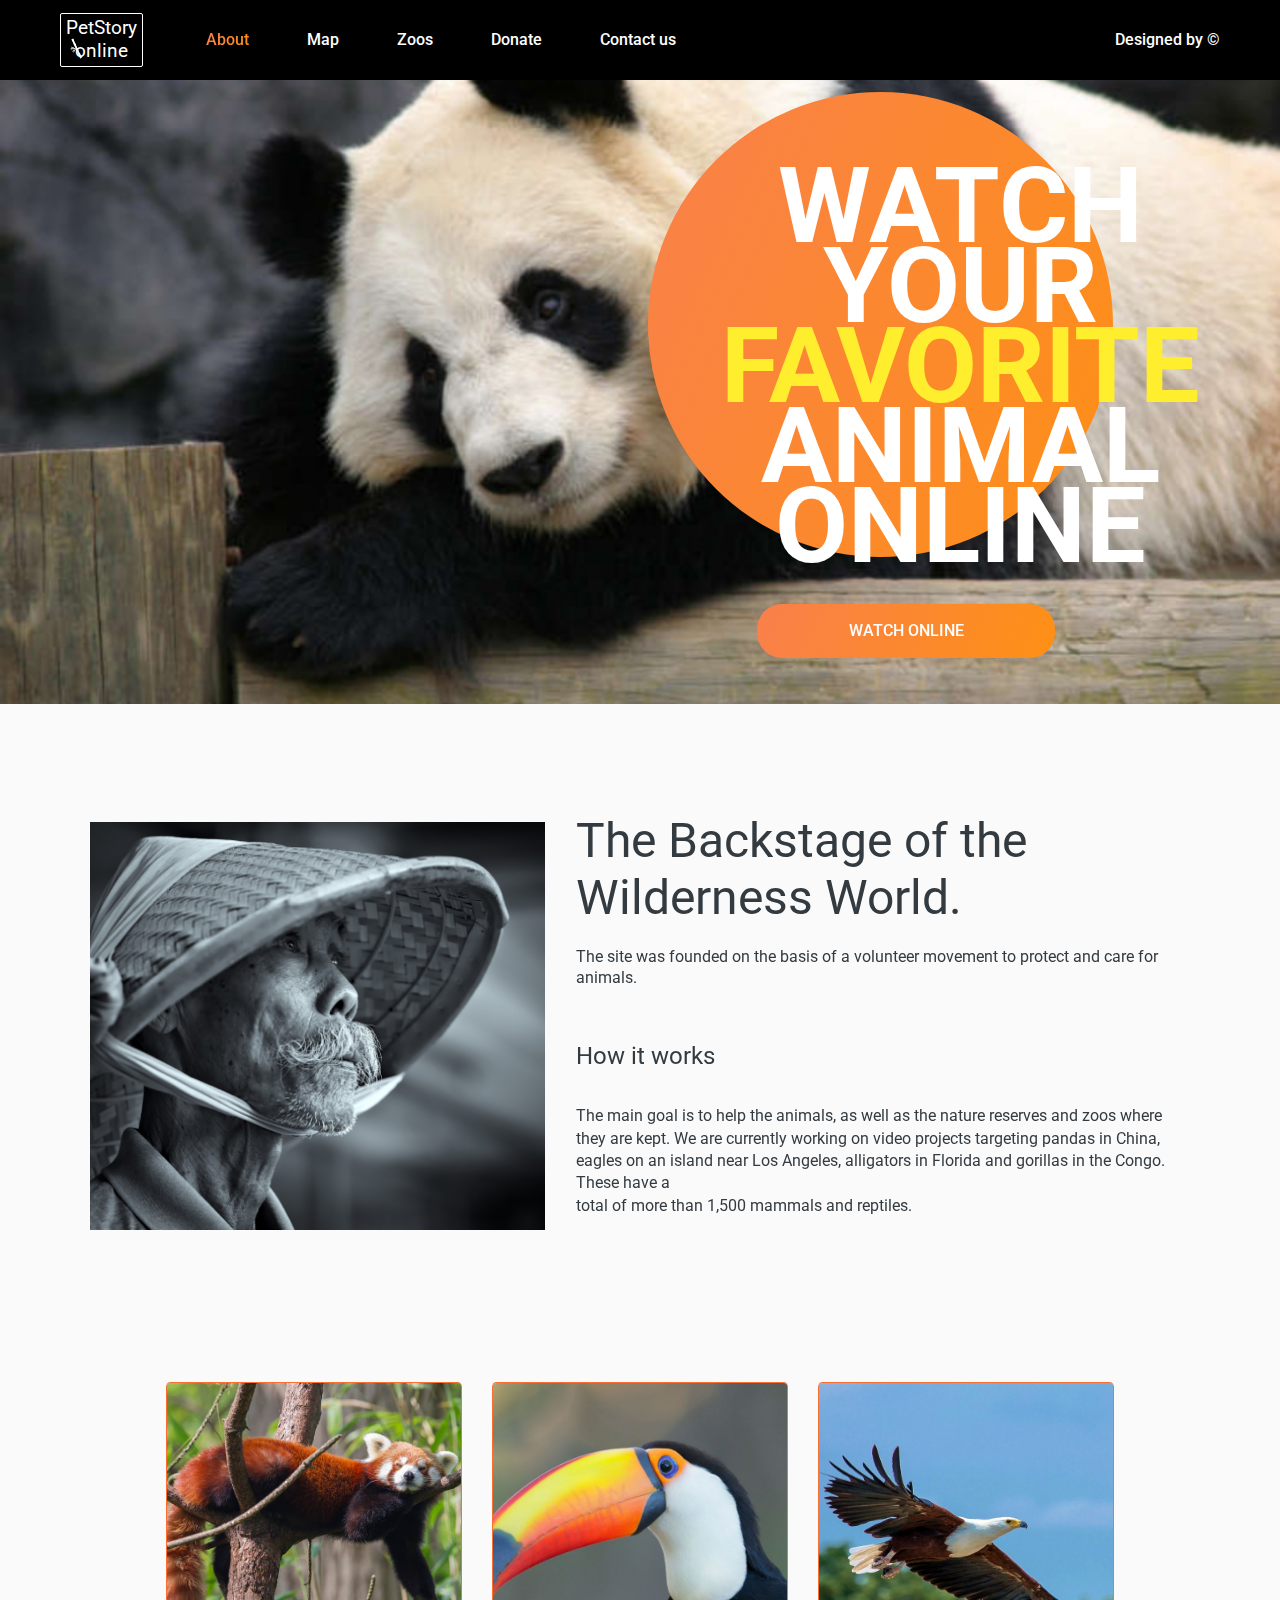
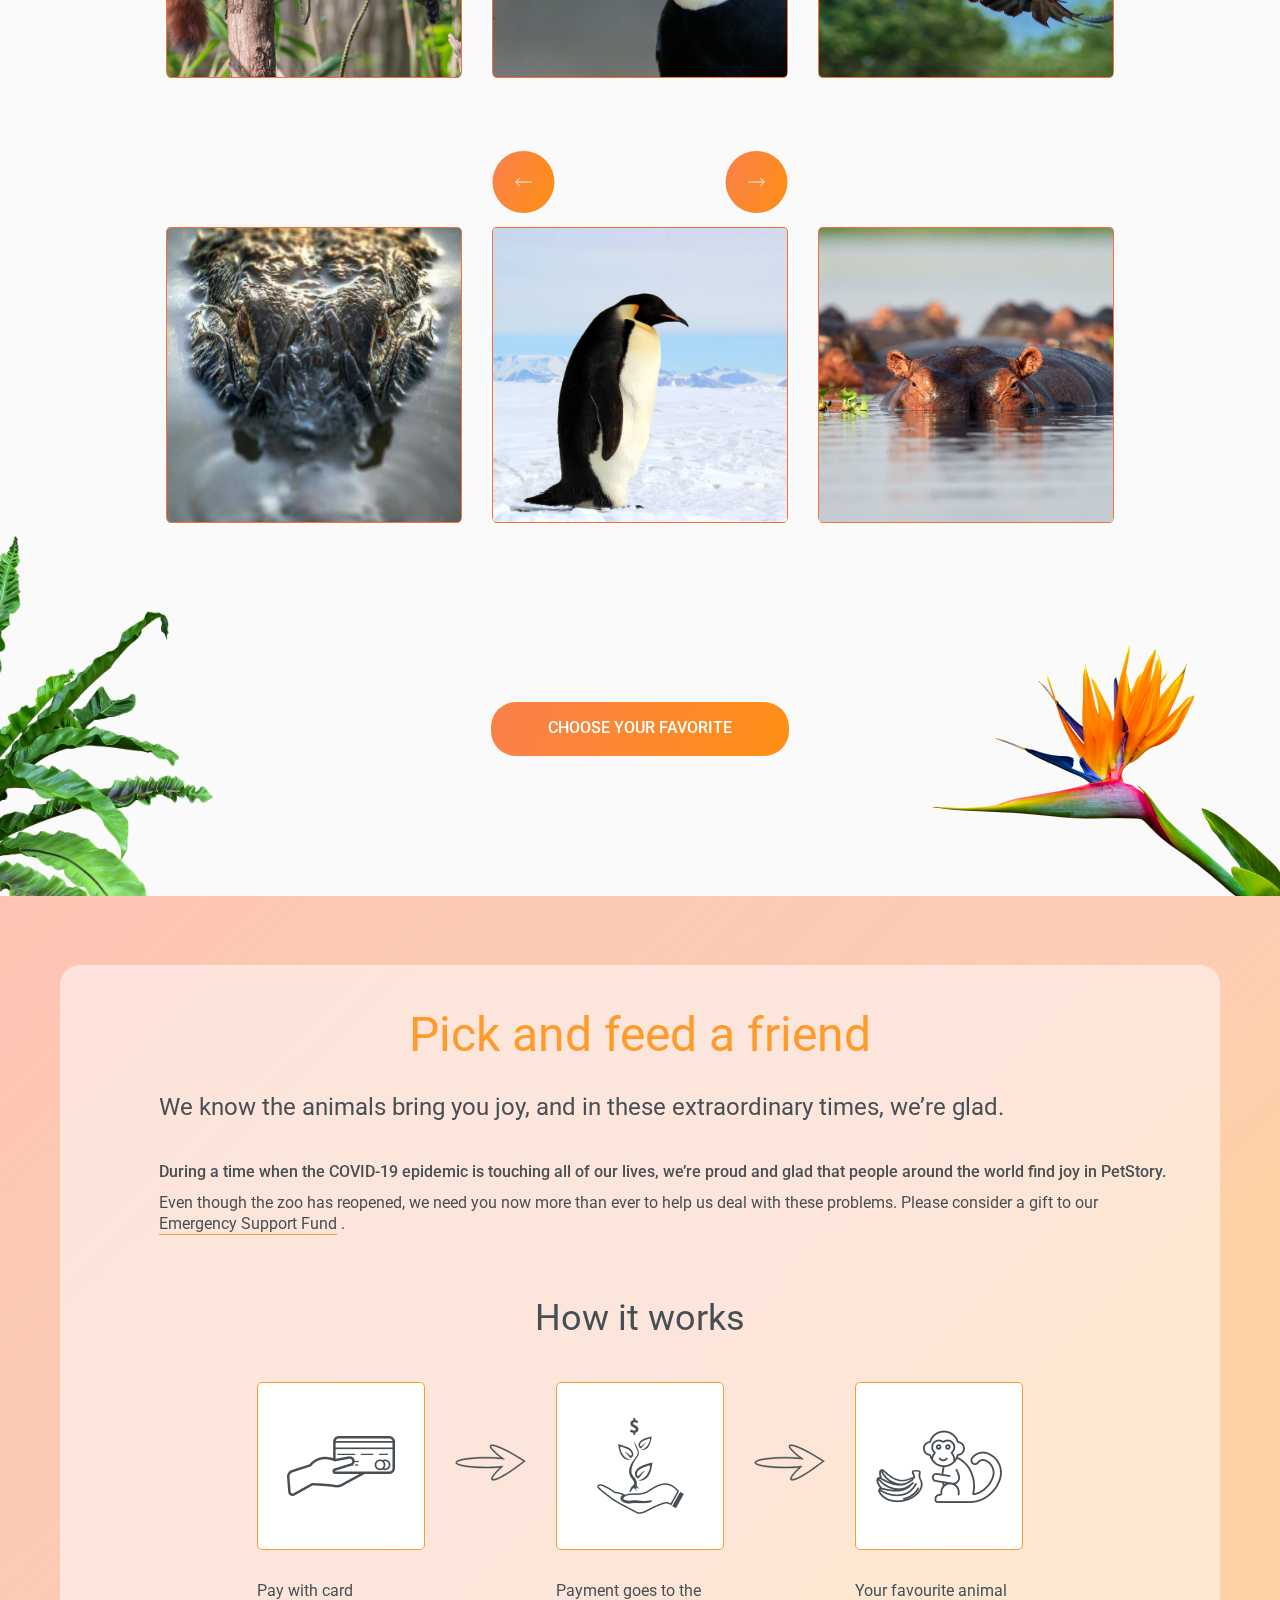
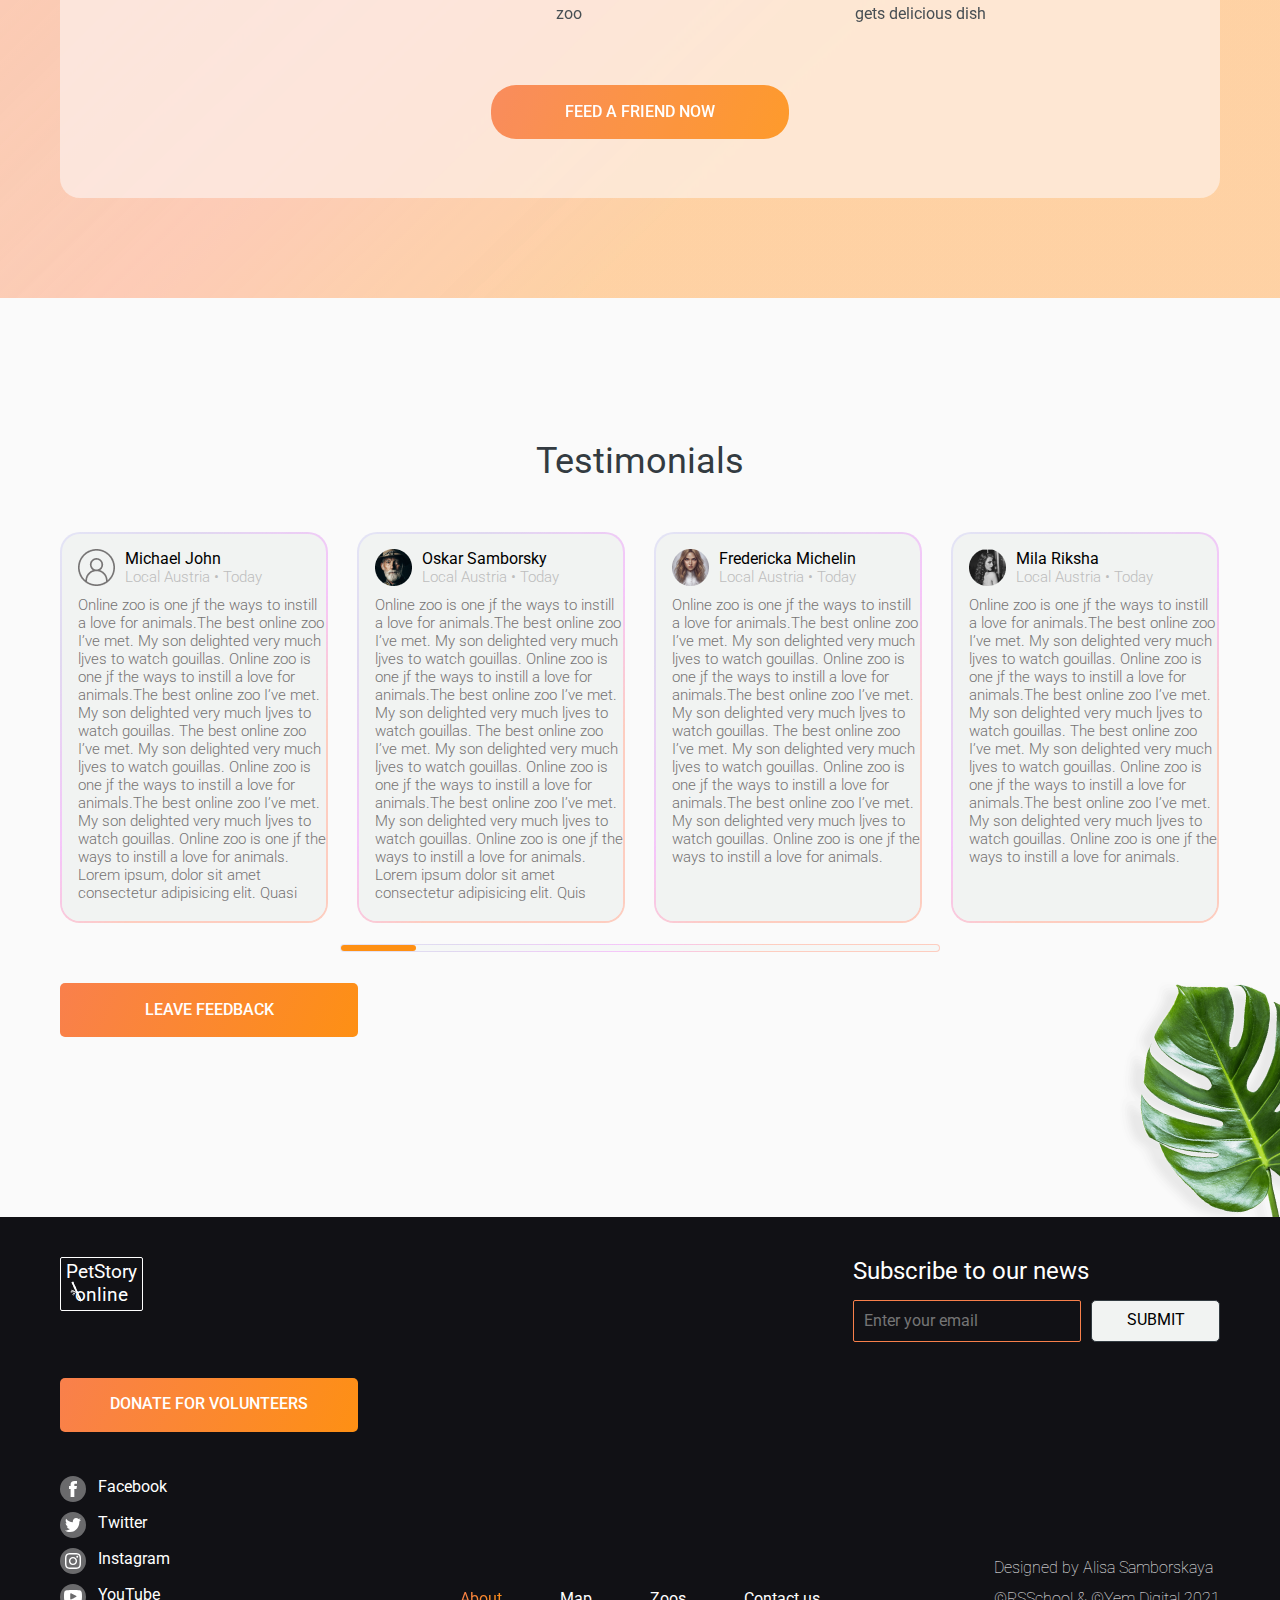
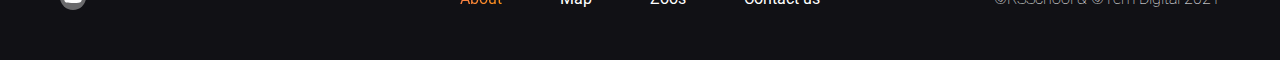
==== commit 05b6d35f: "refactor: correct touchSwipe" ====
--- a/index.html
+++ b/index.html
@@ -336,7 +336,7 @@
                         </div>
                         <div class="services__sets-animal">
                             <div class="services__card-animal">
-                                <img src="../petStory/desktop_petstory/block-2/secondKit/tucan.jpg" class="services__image-animal" alt="animal">
+                                <img src="block-2/secondKit/tucan.jpg" class="services__image-animal" alt="animal">
                                 <div class="servises__info-animal">
                                     <div class="services__subwrap-info">
                                         <h5 class="services__name-animal">Tucans</h5>
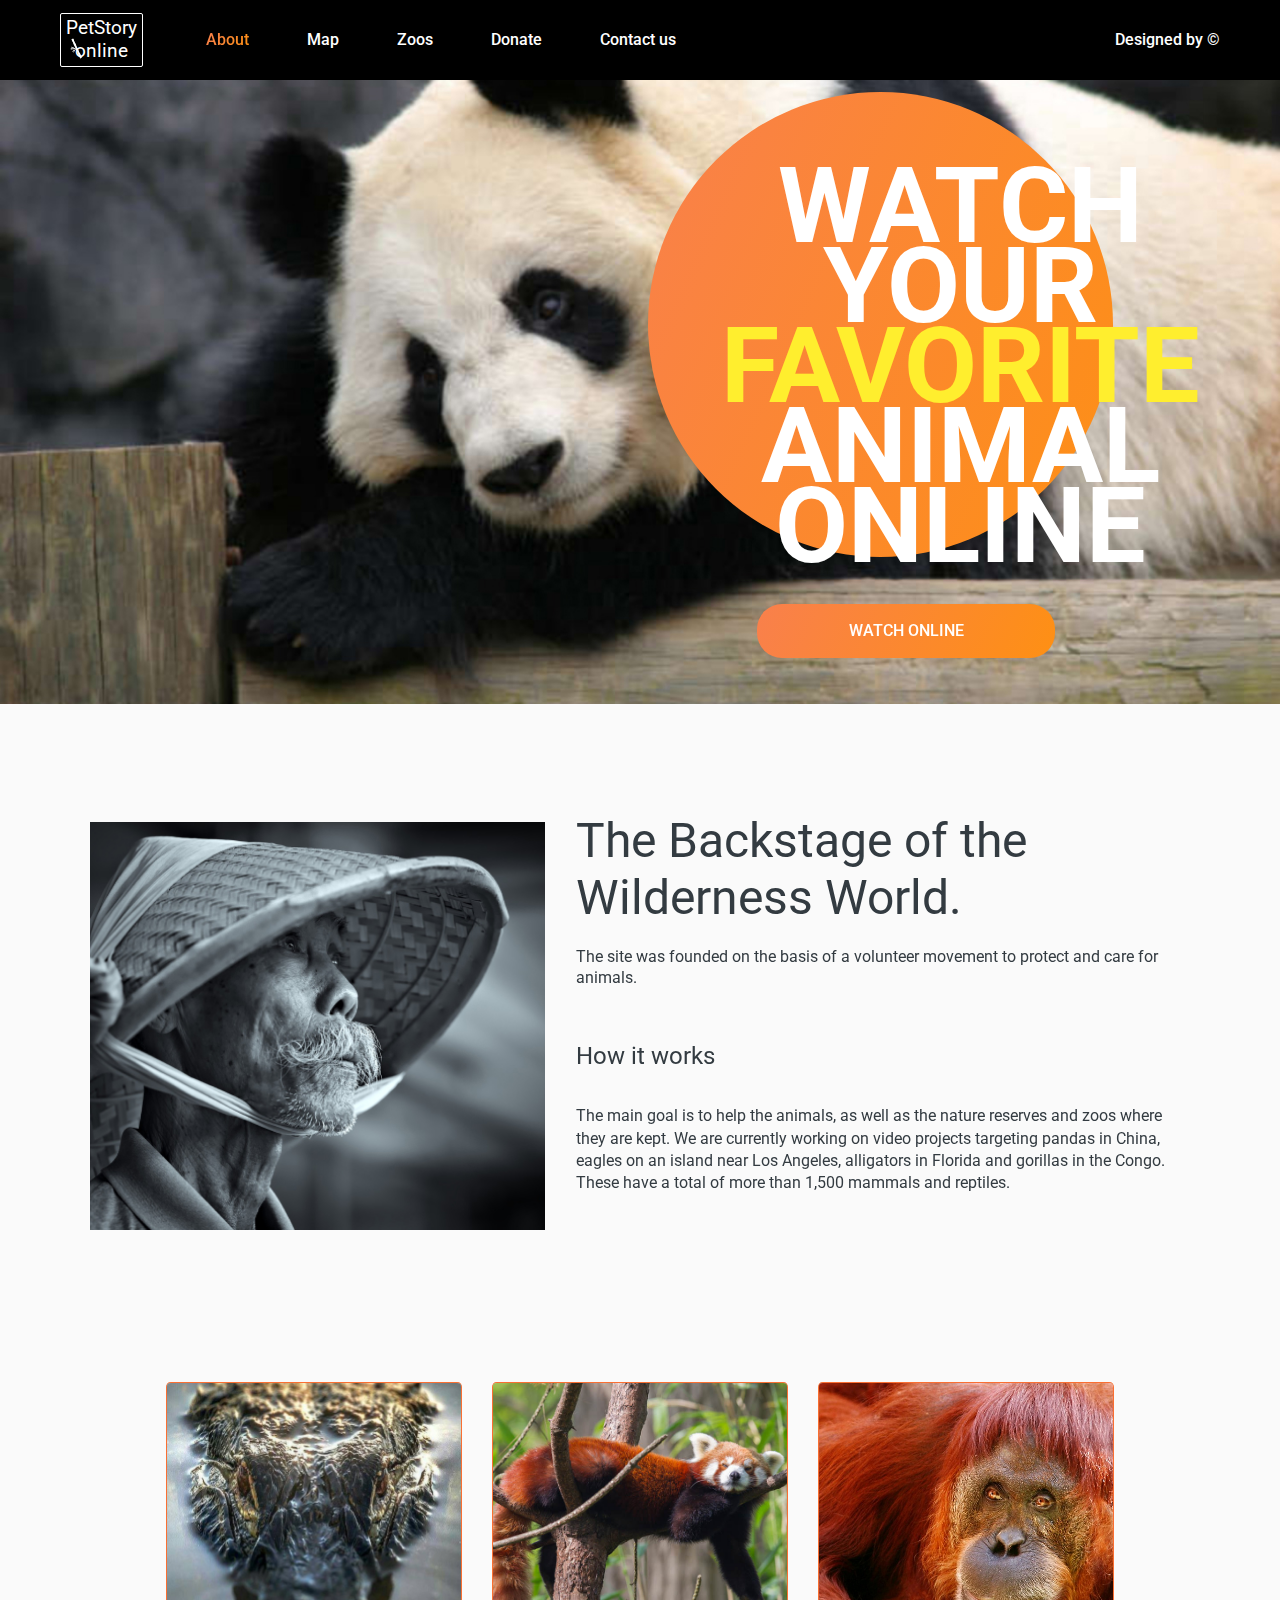
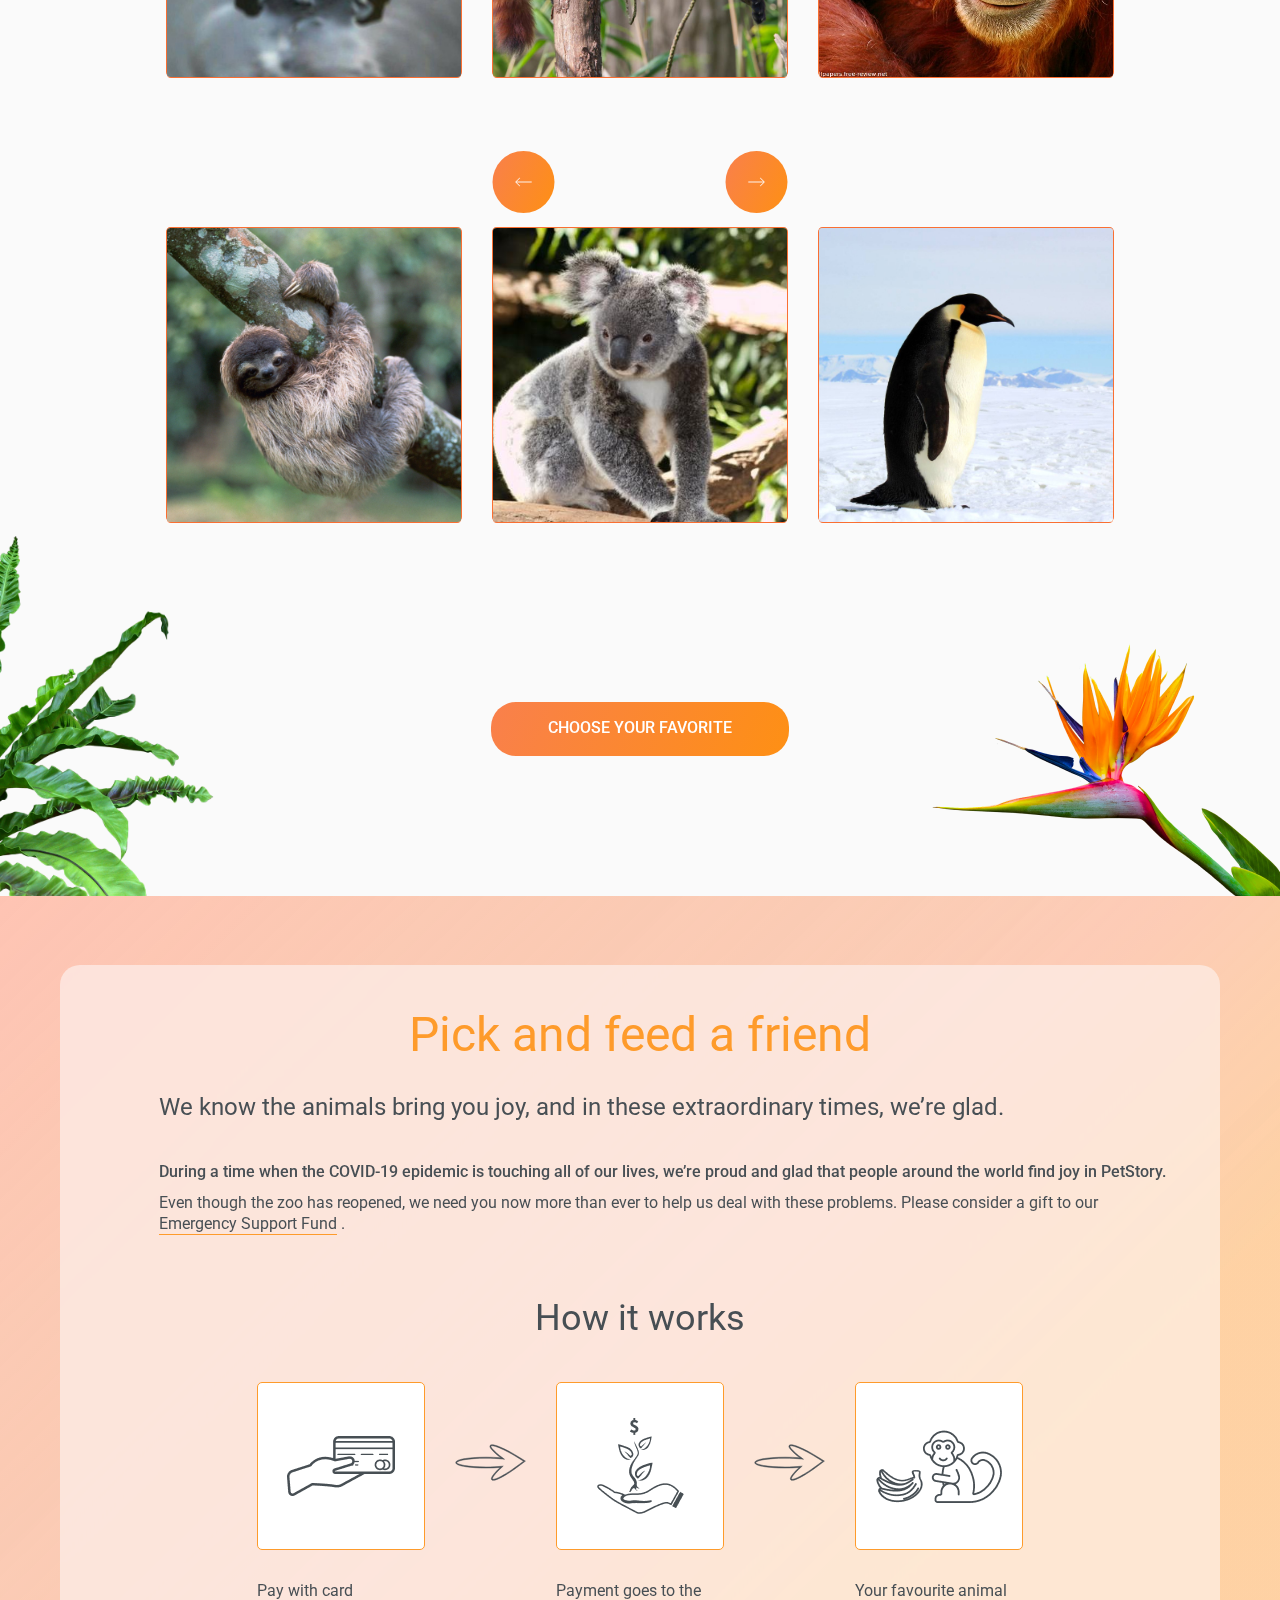
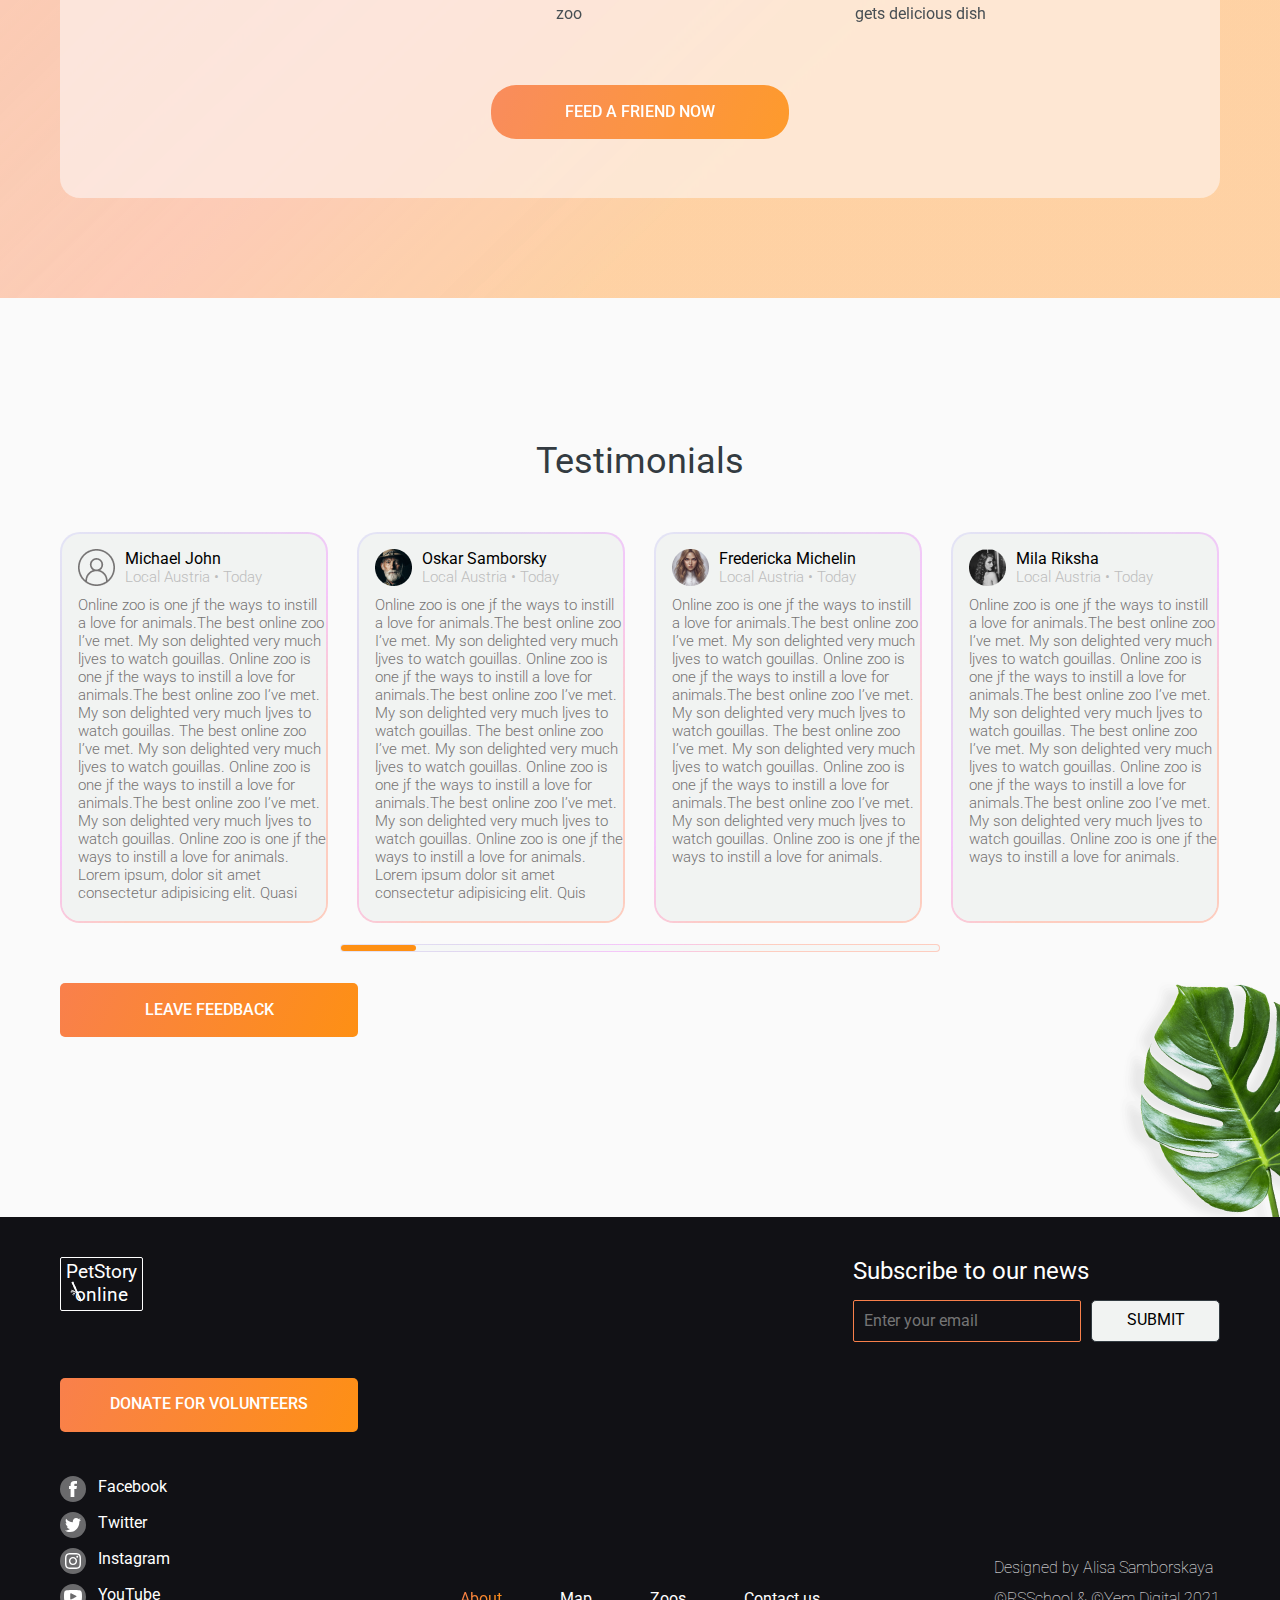
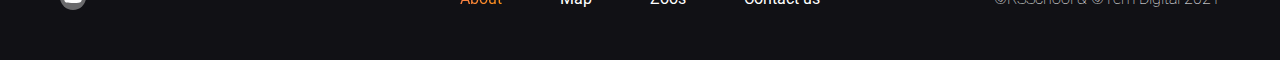
==== commit 71b6eb1b: "refactor: fix touchSwipe testimonials" ====
--- a/index.html
+++ b/index.html
@@ -132,9 +132,8 @@
                                 The main goal is to help the animals, as well as the nature
                                 reserves and zoos where they are kept. We are currently
                                 working on video projects targeting pandas in China, eagles
-                                on an island near Los Angeles, alligators in Florida and gorillas in <br
-                                    class="whiteSpace-0"> the Congo.
-                                These have a <br class="whiteSpace-1"> total of more than 1,500 mammals and reptiles.
+                                on an island near Los Angeles, alligators in Florida and gorillas in
+                                the Congo. These have a total of more than 1,500 mammals and reptiles.
                             </article>
                         </div>
                     </div>
--- a/block-2/block-2.css
+++ b/block-2/block-2.css
@@ -252,31 +252,6 @@
 @media(max-width:320px){
     .services__flowers-adaptive-320{
         top:40px;
-    }
-}
-.whiteSpace-0{
-    display: none;
-}
-.whiteSpace-1{
-    
-}
-@media(max-width:999px){
-    .services__flowers-adaptive{
-        display: inline-block;
-    }
-    .whiteSpace-0{
-        display: none;
-    }
-    .whiteSpace-1{
-        display:inline-block;
-    }
-}
-@media(max-width:400px){
-    .whiteSpace-0{
-        display: none;
-    }
-    .whiteSpace-1{
-        display:none;
     }
 }
 @media(max-width:400px){
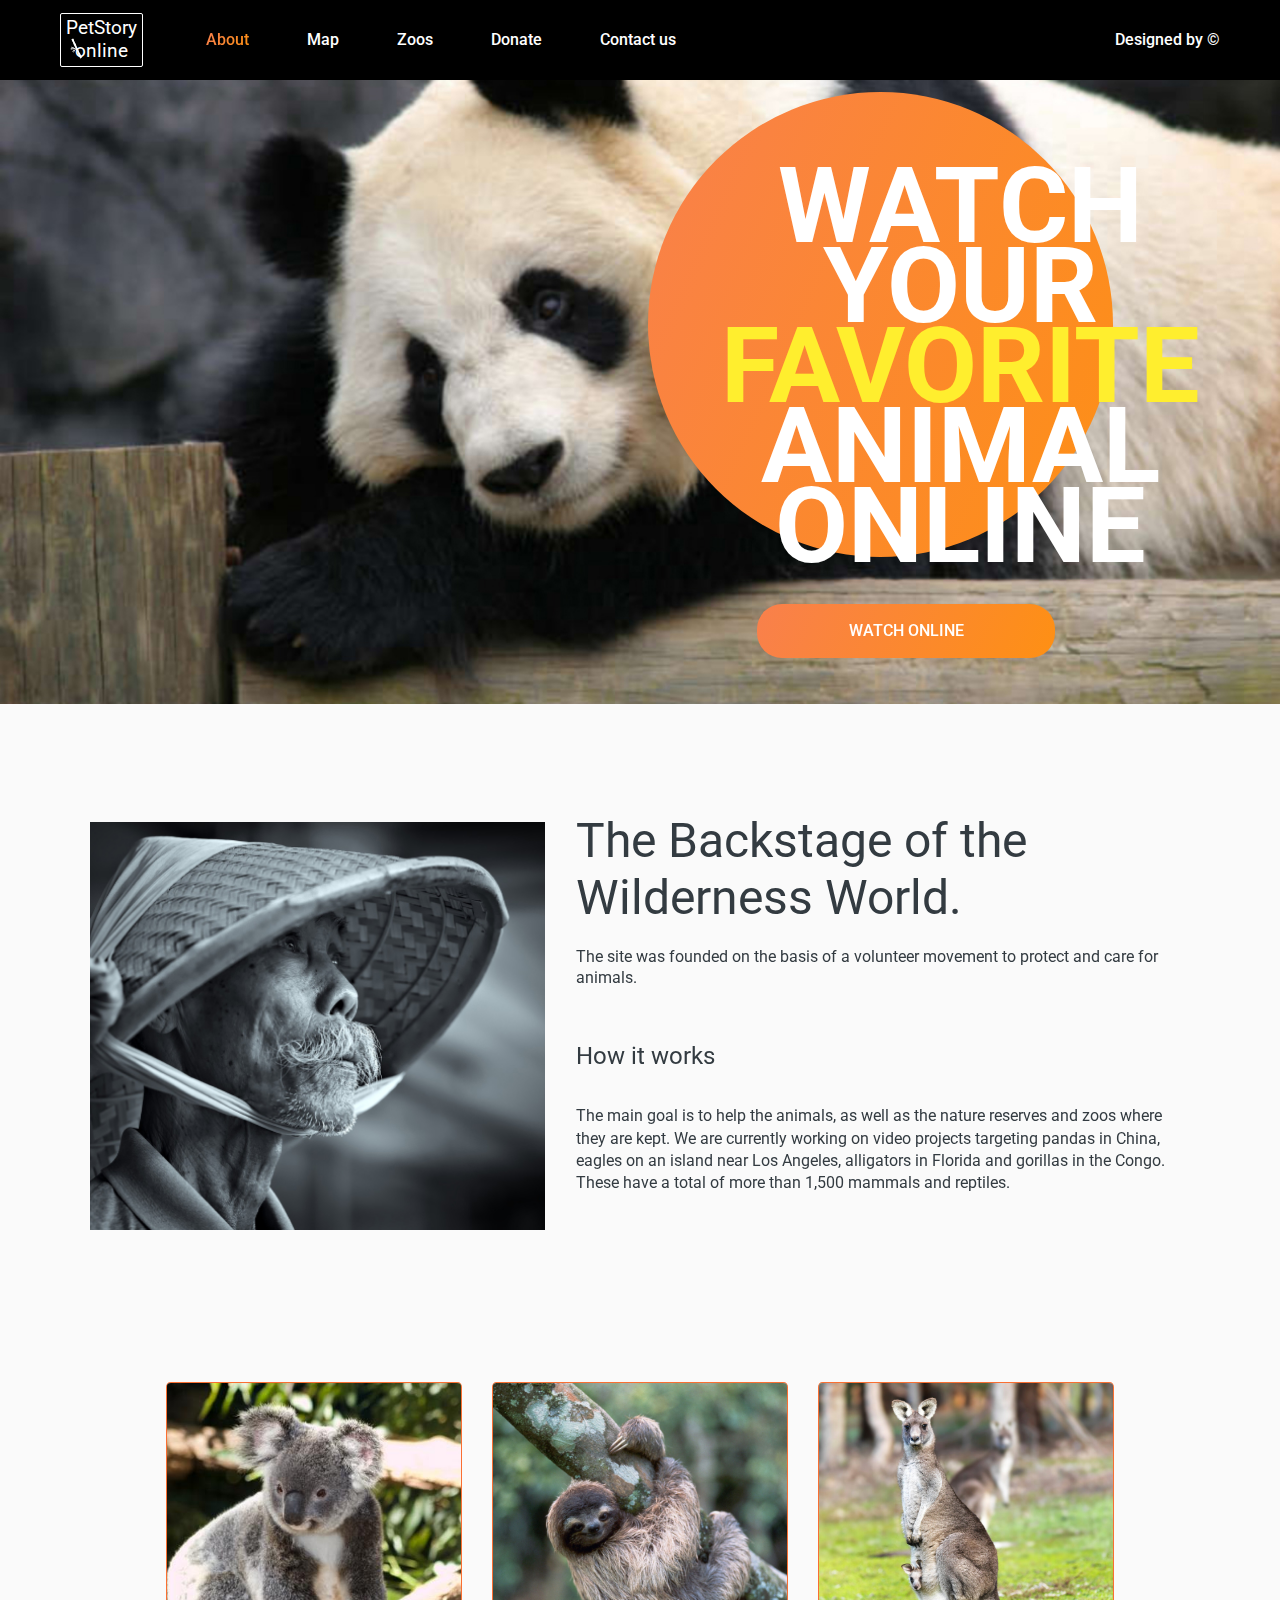
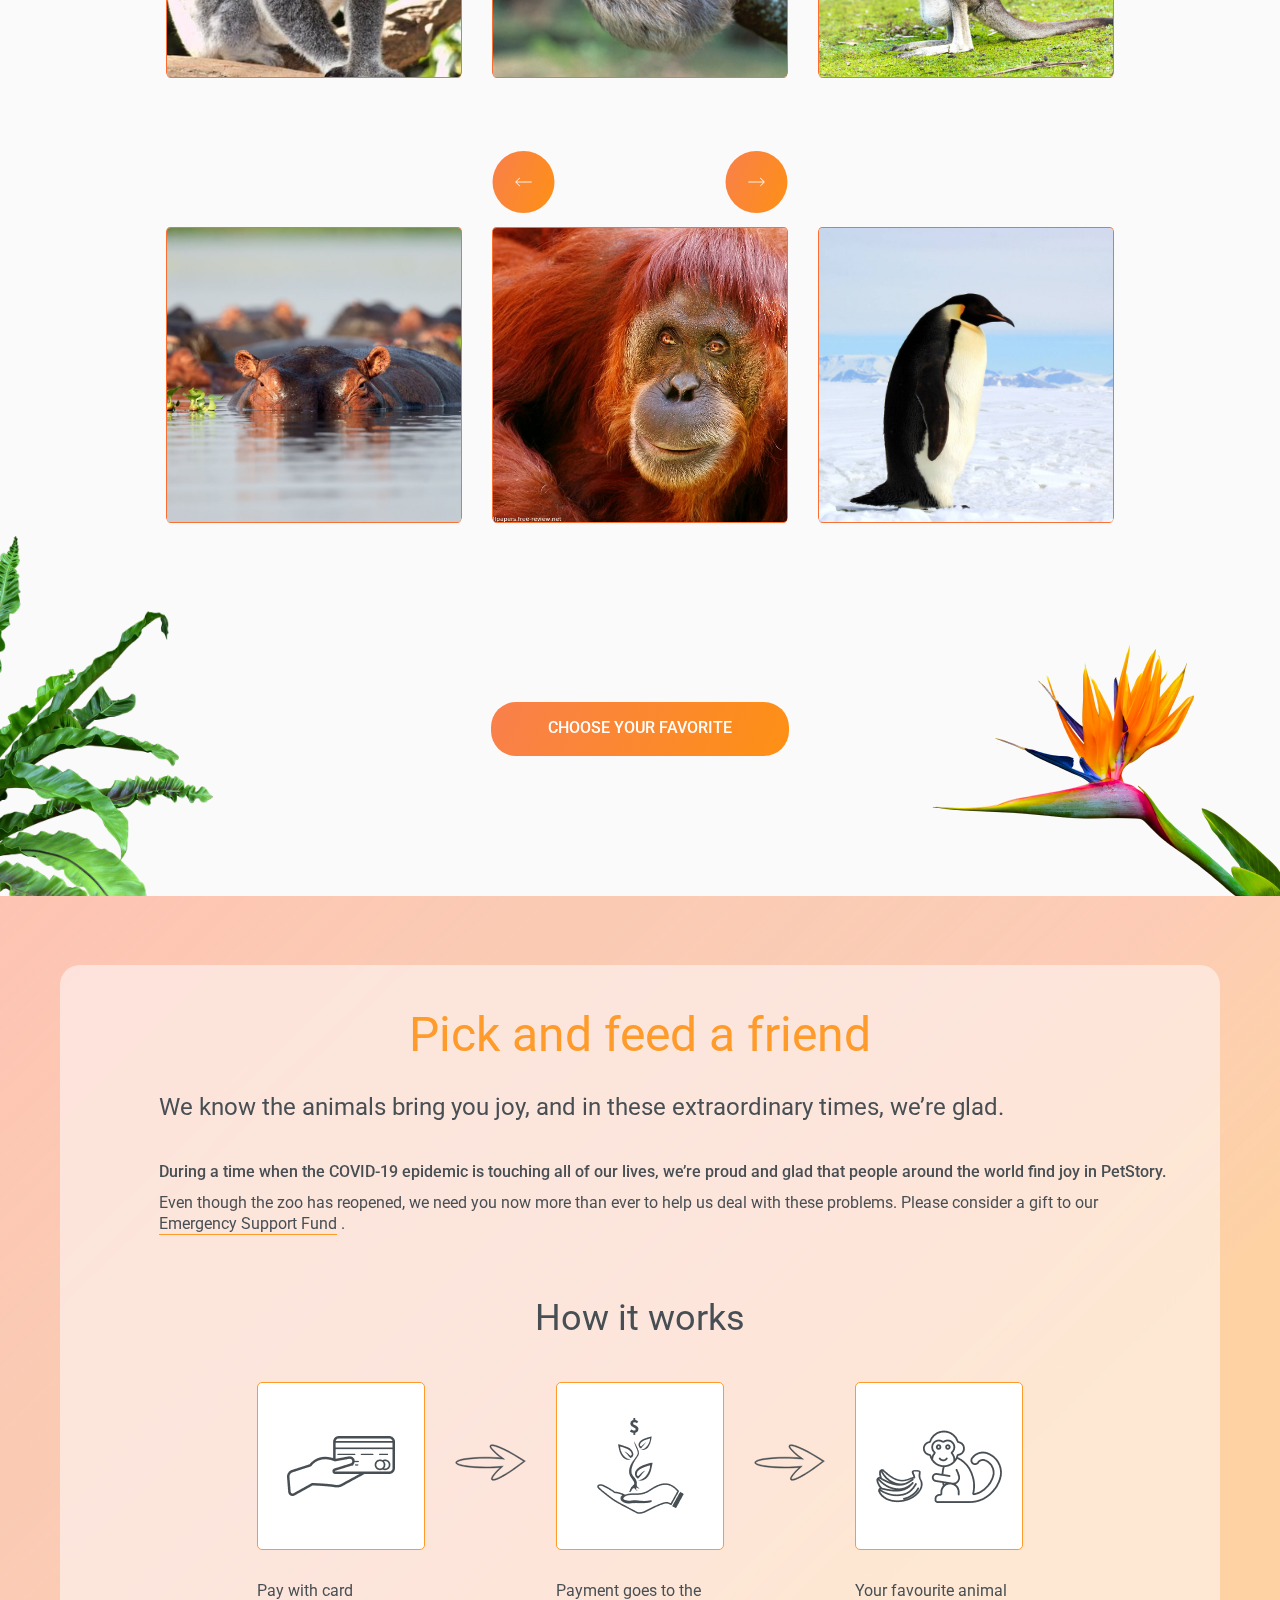
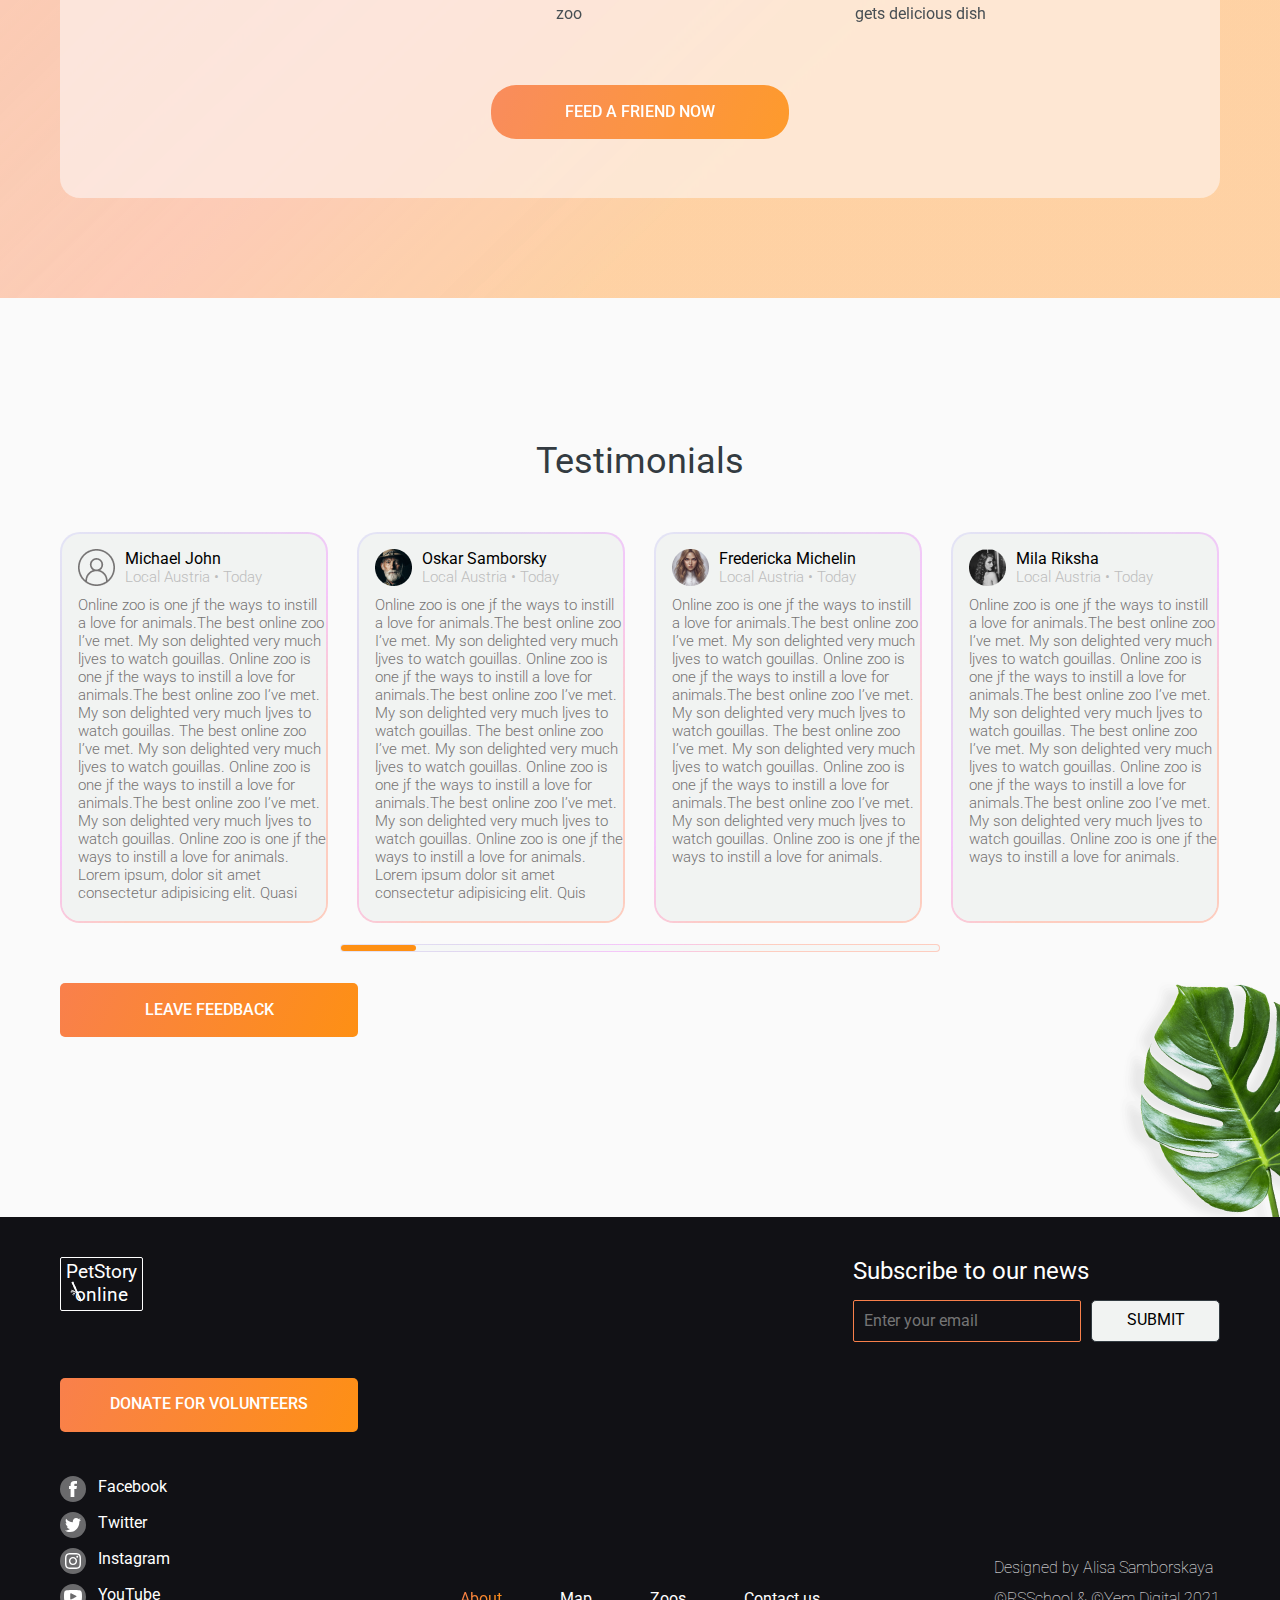
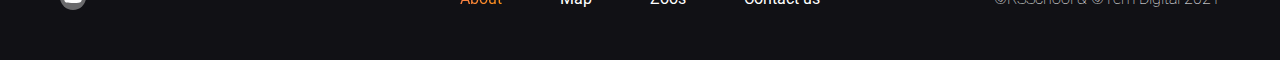
==== commit dc38e887: "fix: fix link donate" ====
--- a/index.html
+++ b/index.html
@@ -746,7 +746,7 @@
                         </div>
                     </div>
                     <div class="footer__second-block">
-                        <a href="#" class="footer__button-donate">
+                        <a href="donate/index.html" class="footer__button-donate">
                             <span class="footer__text-button">donate for volunteers</span>
                         </a>
                     </div>
--- a/footer/footer.css
+++ b/footer/footer.css
@@ -319,7 +319,7 @@
     position: relative;
     display: flex;
     justify-content: center;
-    margin: -22px 0px 0px 0px;
+    margin: -22px 103px 0px 103px;
 }
 @media(max-width:860px){
     .footer__wrap-navigation{
